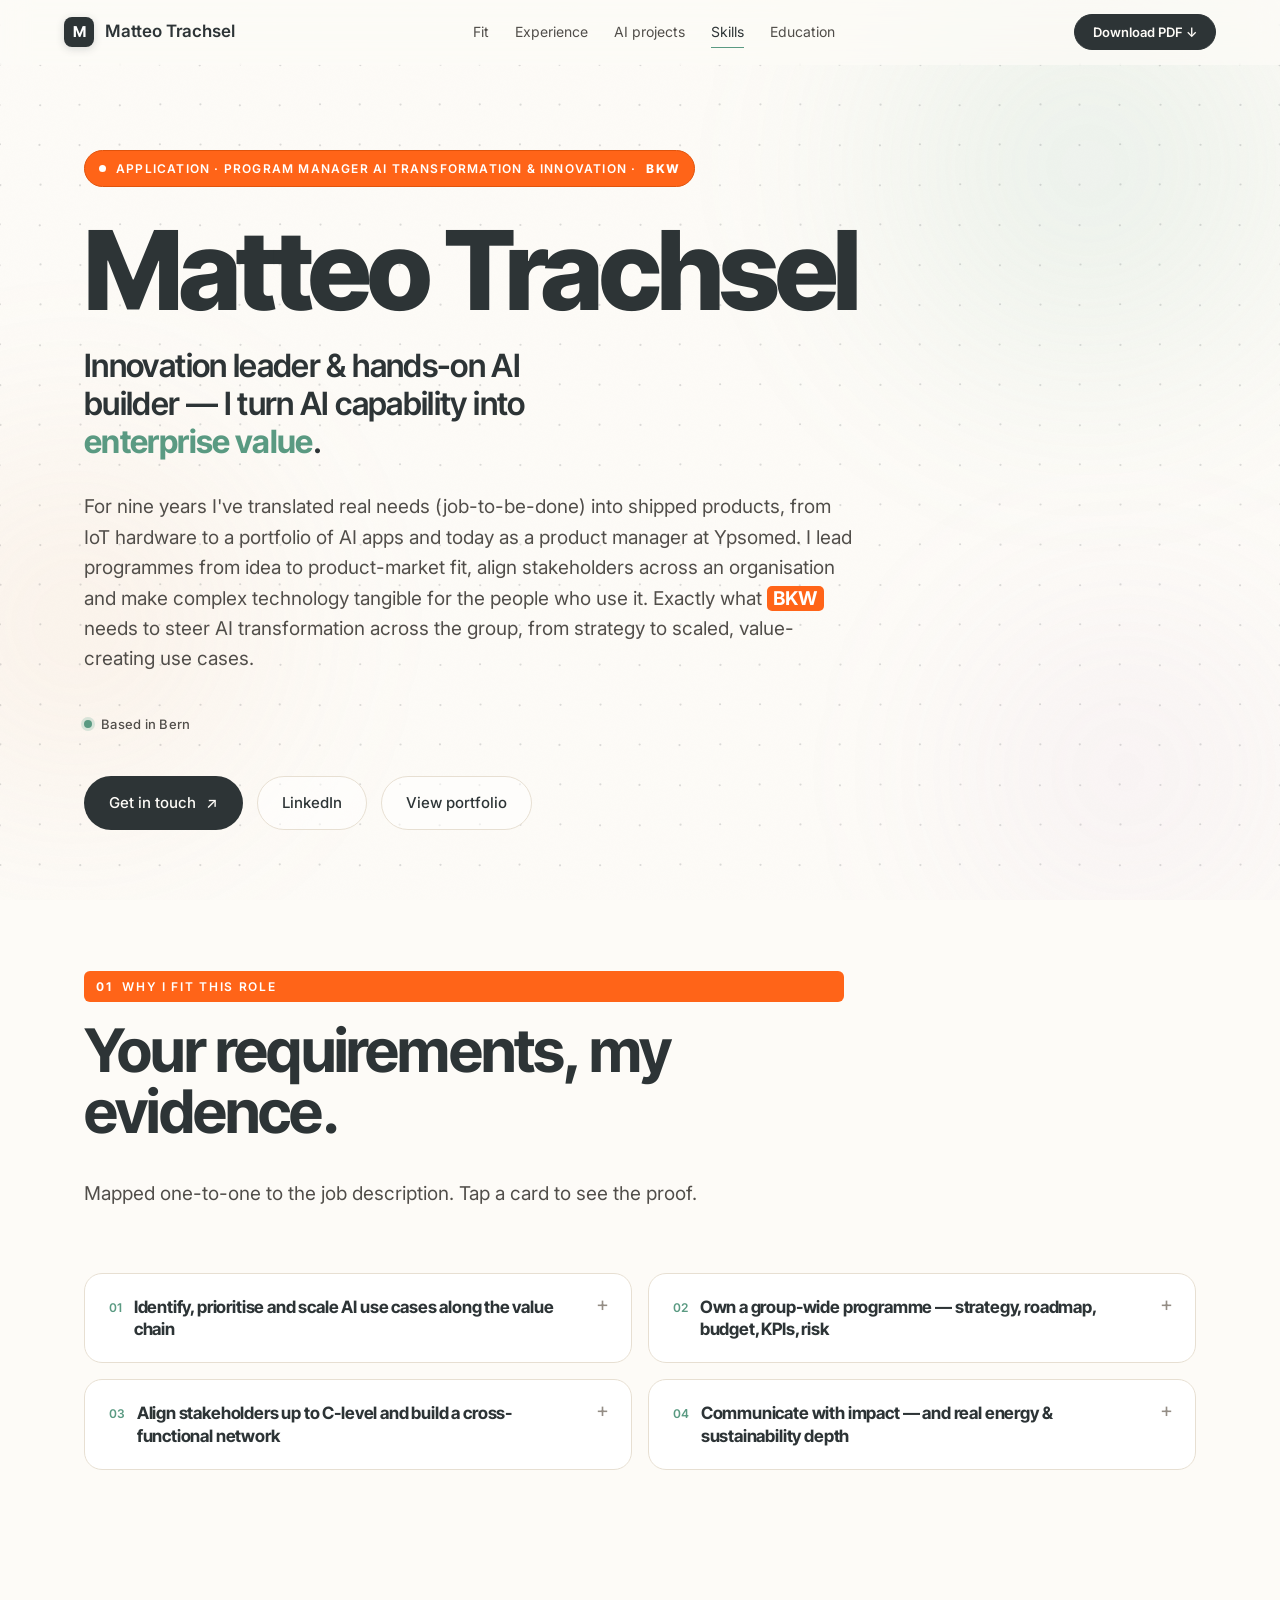
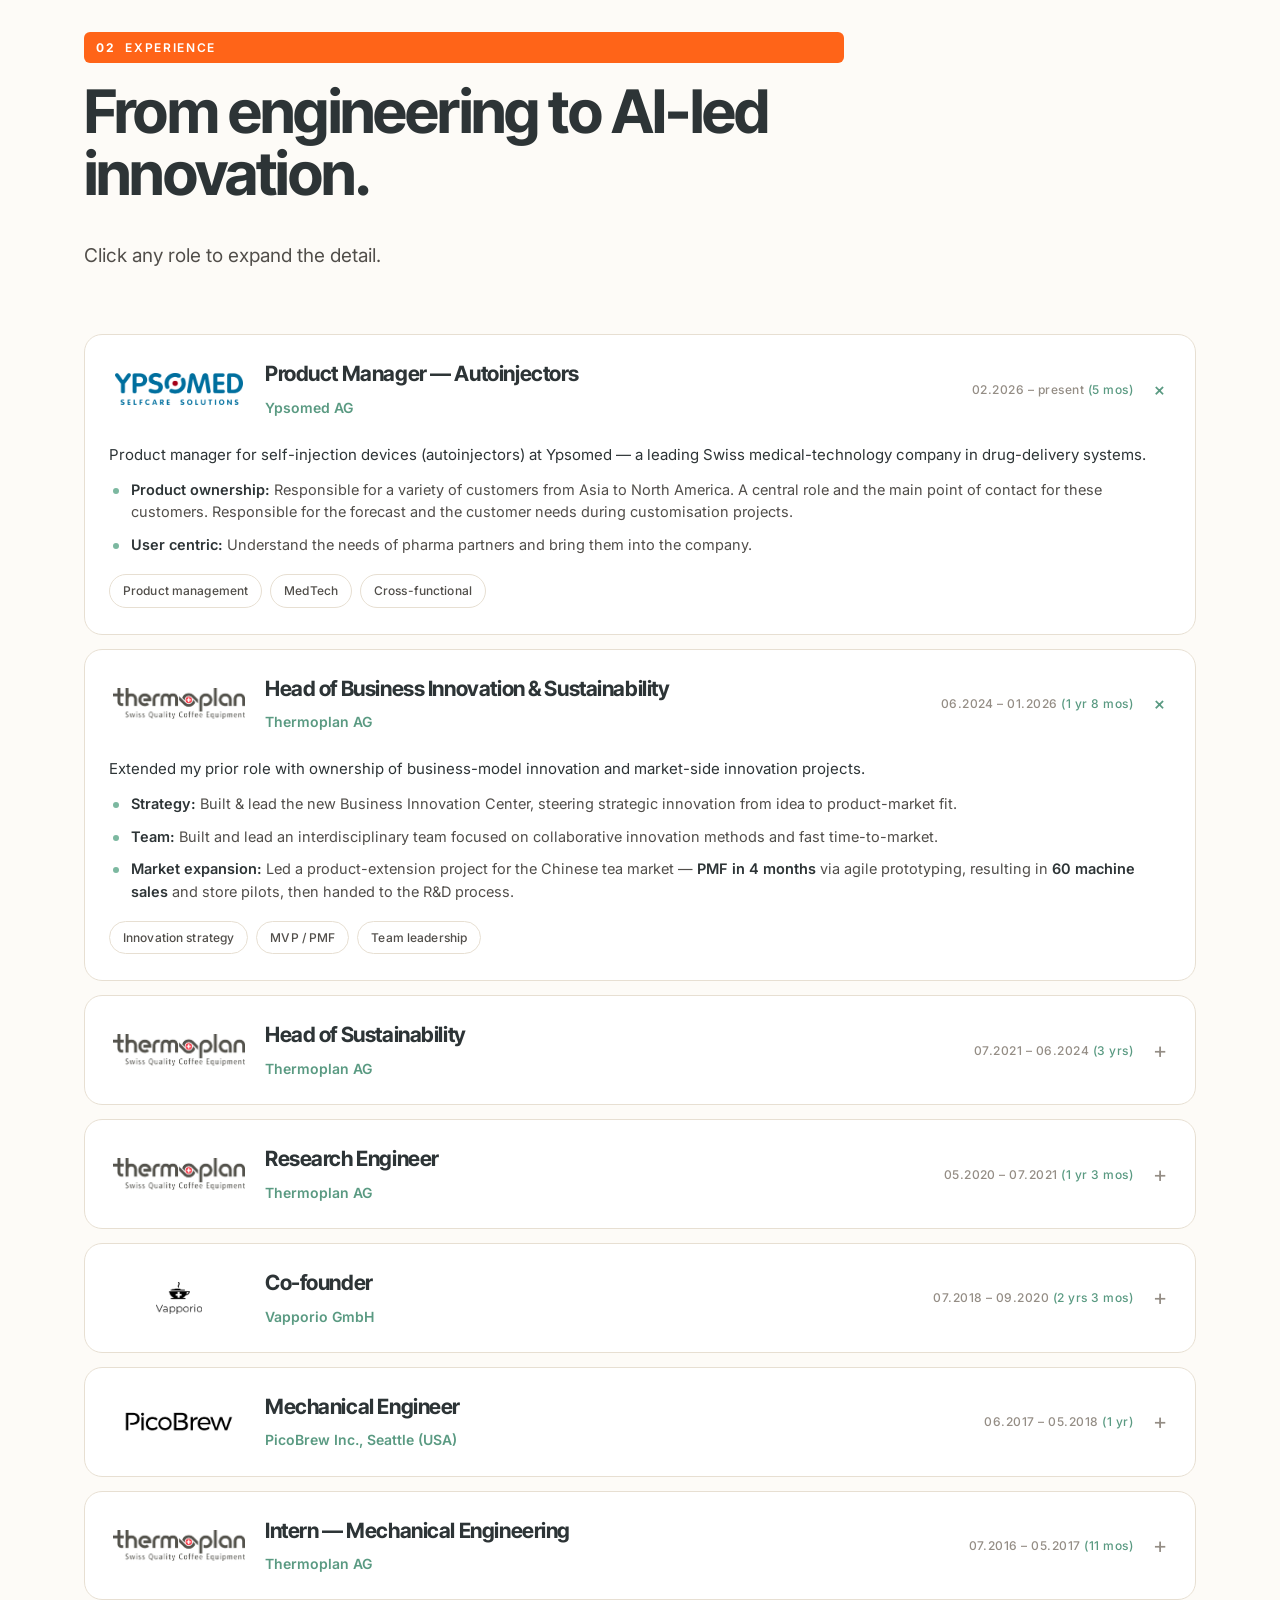
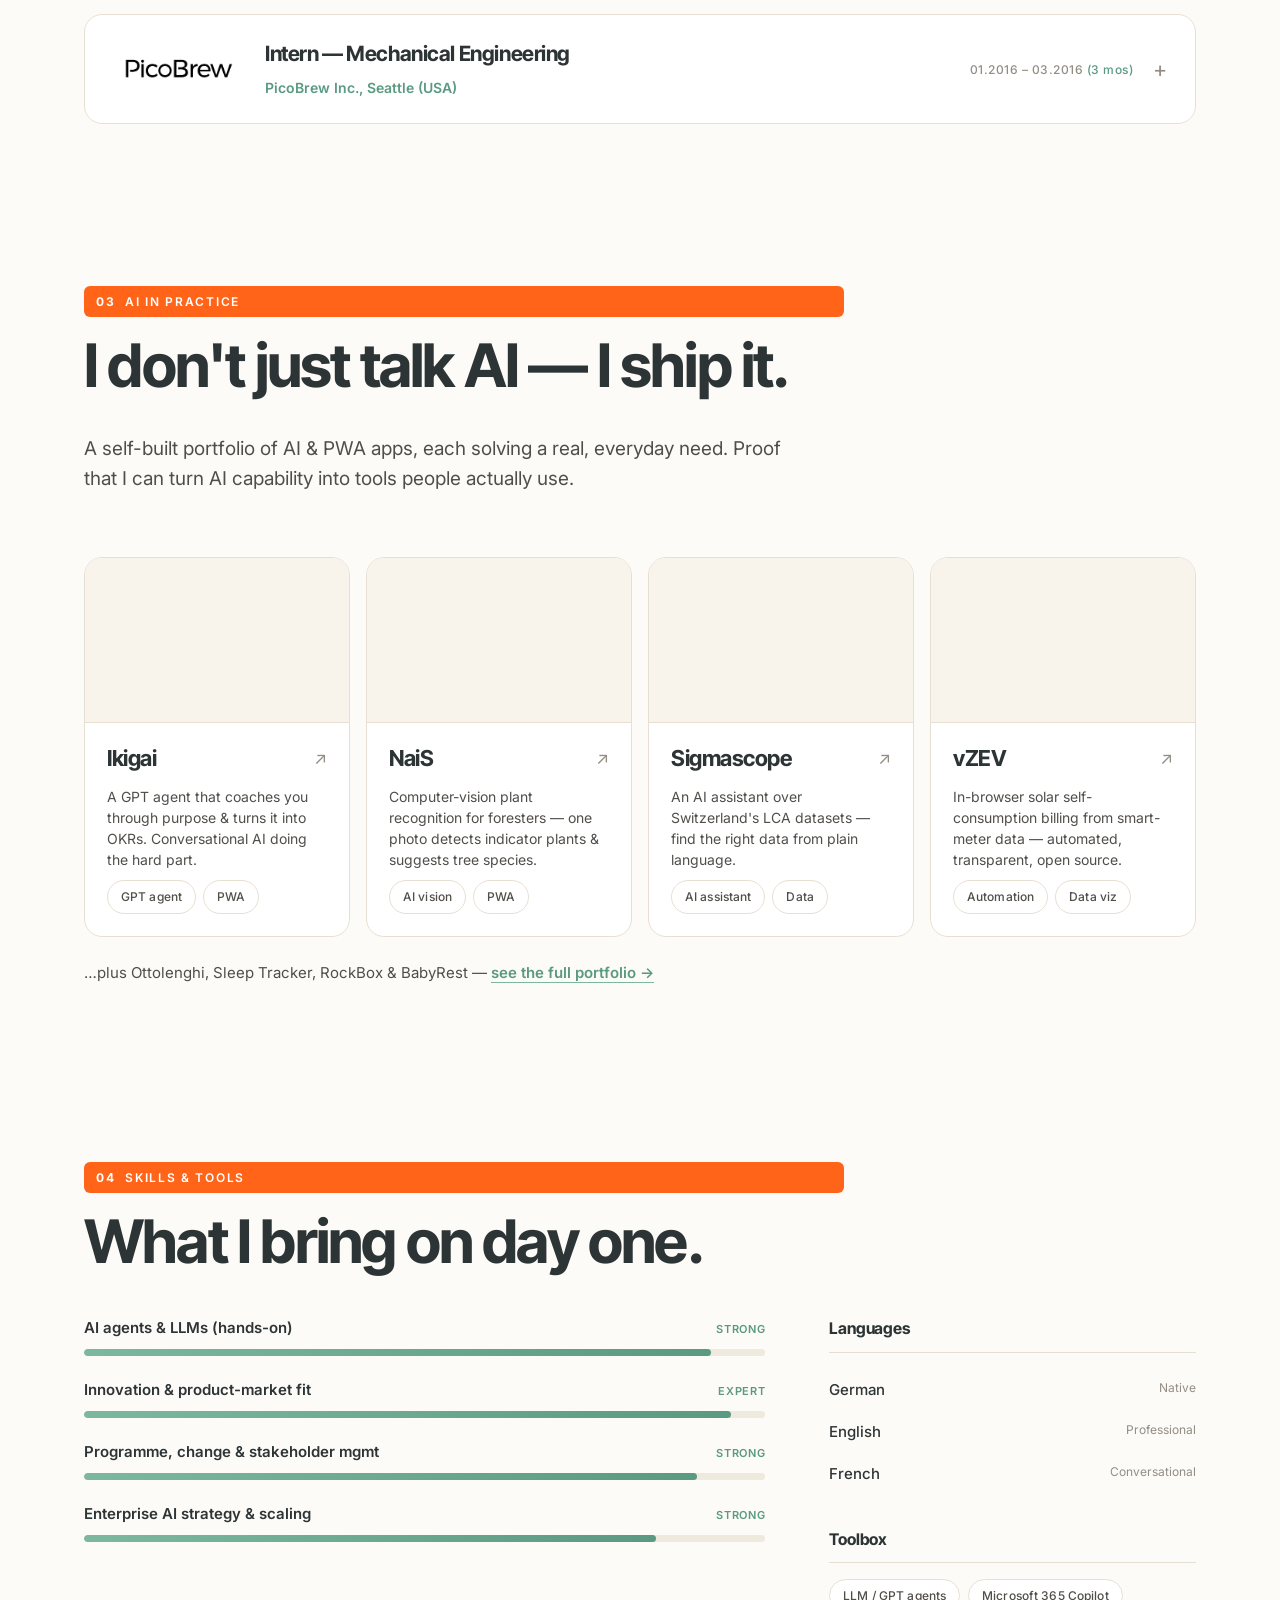
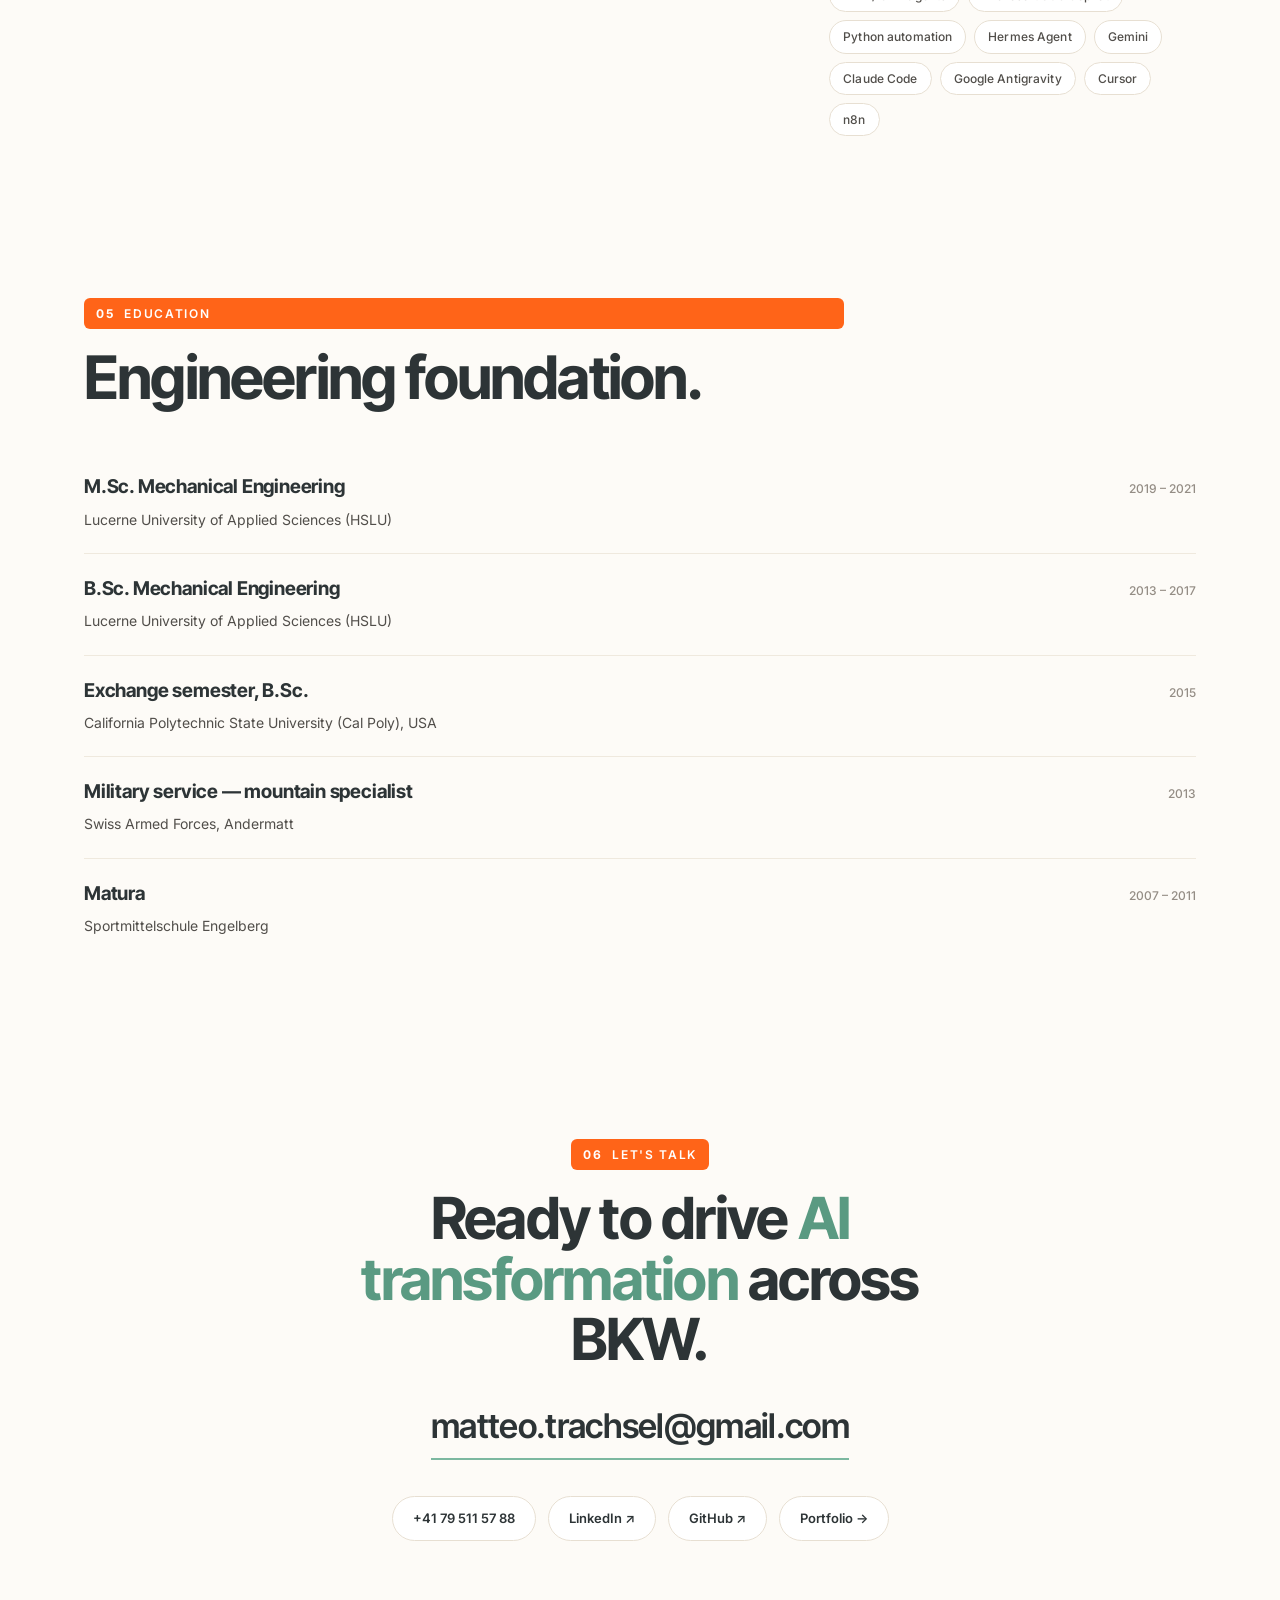
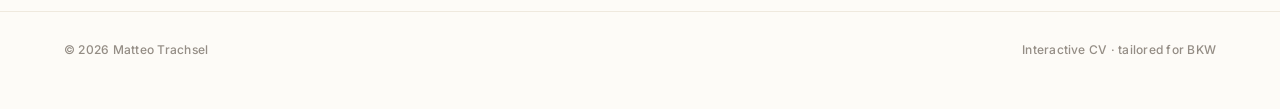
==== cv.html @ c6103c4e "CV: cache-bust cv.css (?v=2) so the BKW orange loads over stale yellow CSS https://claude.ai/code/se" ====
<!DOCTYPE html>
<!--
  Matteo Trachsel — Interactive CV
  Tailored application for: Program Manager AI Transformation & Innovation · BKW
  Reuses the portfolio design system (Inter, warm-minimal, sage accent).
-->
<html lang="en">

<head>
  <meta charset="utf-8">
  <meta name="viewport" content="width=device-width, initial-scale=1">
  <title>Matteo Trachsel — CV · Program Manager AI Transformation &amp; Innovation</title>
  <meta name="description"
    content="Interactive CV of Matteo Trachsel — tailored application for Program Manager AI Transformation & Innovation at BKW. Hands-on AI builder, innovation lead, product-market-fit specialist.">
  <link rel="preconnect" href="https://fonts.googleapis.com">
  <link rel="preconnect" href="https://fonts.gstatic.com" crossorigin>
  <link
    href="https://fonts.googleapis.com/css2?family=Inter:wght@400;500;600;700&family=Inter+Tight:wght@500;600;700;800&display=swap"
    rel="stylesheet">
  <link rel="stylesheet" href="styles.css">
  <link rel="stylesheet" href="cv.css?v=2">
</head>

<body>
  <script>document.body.classList.add('js');</script>
  <div class="scroll-progress" id="scrollProgress" aria-hidden="true"></div>

  <div class="bg-field" aria-hidden="true">
    <div class="bloom b1"></div>
    <div class="bloom b2"></div>
    <div class="bloom b3"></div>
    <div class="grain"></div>
  </div>

  <!-- ===================== STICKY SECTION NAV ===================== -->
  <nav class="cv-nav" id="cvNav">
    <a class="cv-brand" href="index.html"><span class="mark">M</span><span>Matteo Trachsel</span></a>
    <div class="cv-links">
      <a href="#fit">Fit</a>
      <a href="#experience">Experience</a>
      <a href="#projects">AI&nbsp;projects</a>
      <a href="#skills">Skills</a>
      <a href="#education">Education</a>
    </div>
    <button class="cv-print" id="printBtn" type="button">Download PDF <span aria-hidden="true">↓</span></button>
  </nav>

  <!-- ===================== HERO ===================== -->
  <header class="cv-hero" id="top">
    <canvas class="dot-field" id="dotField" aria-hidden="true"></canvas>
    <div class="wrap">
      <span class="cv-eyebrow"><span class="dot"></span>Application · Program Manager AI Transformation &amp; Innovation ·
        <span class="post">BKW</span></span>
      <h1 class="split">Matteo&nbsp;Trachsel</h1>
      <p class="cv-role">Innovation leader &amp; hands-on AI builder — I turn AI capability into <span
          class="em">enterprise value</span>.</p>
      <p class="cv-lede">For nine years I've translated real needs (job-to-be-done) into shipped products, from IoT
        hardware to a portfolio of AI apps and today as a product manager at Ypsomed. I lead programmes from idea to
        product-market fit, align stakeholders across an organisation and make complex technology tangible for the
        people who use it. Exactly what <span class="post">BKW</span> needs to steer AI transformation across the group,
        from strategy to scaled, value-creating use cases.</p>

      <p class="cv-meta"><span class="pin" aria-hidden="true"></span>Based in Bern</p>

      <div class="cv-actions">
        <a class="btn btn-primary"
          href="mailto:matteo.trachsel@gmail.com?subject=Program%20Manager%20AI%20Transformation%20%26%20Innovation%20%E2%80%93%20BKW">Get in
          touch <span class="arrow">↗</span></a>
        <a class="btn btn-ghost" href="https://www.linkedin.com/in/matteotrachsel" target="_blank"
          rel="noopener">LinkedIn</a>
        <a class="btn btn-ghost" href="index.html" target="_blank" rel="noopener">View portfolio</a>
      </div>
    </div>
  </header>

  <!-- ===================== WHY I FIT ===================== -->
  <section class="cv-sec" id="fit">
    <div class="wrap">
      <div class="sec-head reveal">
        <div class="kicker"><span class="idx">01</span> Why I fit this role</div>
        <h2>Your requirements, my evidence.</h2>
        <p class="sub">Mapped one-to-one to the job description. Tap a card to see the proof.</p>
      </div>

      <div class="fit-grid" data-stagger>
        <button class="fit-card reveal" type="button">
          <div class="fit-q"><span class="qn">01</span>Identify, prioritise and scale AI use cases along the value chain
          </div>
          <div class="fit-a">AI creates value when it serves a real job-to-be-done. I uncover where AI genuinely moves
            the needle, prioritise ruthlessly and scale what works — the method behind 8+ shipped AI products (Ikigai,
            NaiS, Sigmascope), each taken from idea to real use.</div>
        </button>
        <button class="fit-card reveal" type="button">
          <div class="fit-q"><span class="qn">02</span>Own a group-wide programme — strategy, roadmap, budget, KPIs, risk
          </div>
          <div class="fit-a">I led the CHF 8.1M Innosuisse "Circulus" programme and built Thermoplan's Business
            Innovation Center from zero — owning strategy, roadmap, budget and KPIs from idea to product-market fit and
            hand-off to the line organisation.</div>
        </button>
        <button class="fit-card reveal" type="button">
          <div class="fit-q"><span class="qn">03</span>Align stakeholders up to C-level and build a cross-functional
            network</div>
          <div class="fit-a">As Head of Sustainability I aligned a complex, company-wide stakeholder landscape and built
            cross-departmental leadership teams — communicating from shop floor to executive level and harmonising
            technical, business and governance goals.</div>
        </button>
        <div class="fit-card reveal" role="button" tabindex="0">
          <div class="fit-q"><span class="qn">04</span>Communicate with impact — and real energy &amp; sustainability
            depth</div>
          <div class="fit-a">Strong communication and facilitation are core to me: Design Thinking workshops, an öbu SBTi
            webinar and conference talks. And I bring genuine energy-sector depth — 93,000 t CO₂e cut, life-cycle
            analysis and an in-browser solar self-consumption billing tool (vZEV).
            <span class="fit-links">
              <a href="https://sustainableswitzerland.ch/artikel/klimaschutz-unternehmen-ueberholen-die-politik-id.1279"
                target="_blank" rel="noopener" onclick="event.stopPropagation()">Sustainable Switzerland — Klimaschutz
                ↗</a>
              <a href="https://youtu.be/KG-DGkoCGPc?si=GpdCr8rZWnBxoh1z&amp;t=1601" target="_blank" rel="noopener"
                onclick="event.stopPropagation()">öbu-Impuls — webinar ↗</a>
              <a href="https://www.swiss-medtech.ch/sites/default/files/2023-06/SMD23_Matteo_Trachsel_Slides.pdf"
                target="_blank" rel="noopener" onclick="event.stopPropagation()">Medtech Day 2023 — presentation ↗</a>
            </span>
          </div>
        </div>
      </div>
    </div>
  </section>

  <!-- ===================== EXPERIENCE ===================== -->
  <section class="cv-sec" id="experience">
    <div class="wrap">
      <div class="sec-head reveal">
        <div class="kicker"><span class="idx">02</span> Experience</div>
        <h2>From engineering to AI-led innovation.</h2>
        <p class="sub">Click any role to expand the detail.</p>
      </div>

      <div class="xp-list" id="xpList">

        <article class="xp reveal open" data-themes="innovation leadership">
          <header class="xp-head">
            <div class="xp-logo"><img src="assets/logos/ypsomed.png" alt="Ypsomed logo" loading="lazy"
                onerror="this.remove()"><span class="mono">Y</span></div>
            <div class="xp-title">
              <h3>Product Manager — Autoinjectors</h3>
              <span class="xp-org">Ypsomed AG</span>
            </div>
            <span class="xp-date">02.2026 – present <span class="dur">(5 mos)</span></span>
            <span class="xp-toggle" aria-hidden="true">+</span>
          </header>
          <div class="xp-body">
            <p class="xp-sum">Product manager for self-injection devices (autoinjectors) at Ypsomed — a leading Swiss
              medical-technology company in drug-delivery systems.</p>
            <ul>
              <li><b>Product ownership:</b> Responsible for a variety of customers from Asia to North America. A central role and the main point of contact for these customers. Responsible for the forecast and the customer needs during customisation projects.</li>
              <li><b>User centric:</b> Understand the needs of pharma partners and bring them into the company.</li>
            </ul>
            <div class="xp-tags"><span class="tag">Product management</span><span class="tag">MedTech</span><span
                class="tag">Cross-functional</span></div>
          </div>
        </article>

        <article class="xp reveal open" data-themes="innovation leadership ai">
          <header class="xp-head">
            <div class="xp-logo"><img src="assets/logos/thermoplan.webp" alt="Thermoplan logo" loading="lazy"
                onerror="this.remove()"><span class="mono">T</span></div>
            <div class="xp-title">
              <h3>Head of Business Innovation &amp; Sustainability</h3>
              <span class="xp-org">Thermoplan AG</span>
            </div>
            <span class="xp-date">06.2024 – 01.2026 <span class="dur">(1 yr 8 mos)</span></span>
            <span class="xp-toggle" aria-hidden="true">+</span>
          </header>
          <div class="xp-body">
            <p class="xp-sum">Extended my prior role with ownership of business-model innovation and market-side
              innovation projects.</p>
            <ul>
              <li><b>Strategy:</b> Built &amp; lead the new Business Innovation Center, steering strategic innovation
                from idea to product-market fit.</li>
              <li><b>Team:</b> Built and lead an interdisciplinary team focused on collaborative innovation methods and
                fast time-to-market.</li>
              <li><b>Market expansion:</b> Led a product-extension project for the Chinese tea market — <b>PMF in 4
                  months</b> via agile prototyping, resulting in <b>60 machine sales</b> and store pilots, then handed
                to the R&amp;D process.</li>
            </ul>
            <div class="xp-tags"><span class="tag">Innovation strategy</span><span class="tag">MVP / PMF</span><span
                class="tag">Team leadership</span></div>
          </div>
        </article>

        <article class="xp reveal" data-themes="sustainability leadership ai">
          <header class="xp-head">
            <div class="xp-logo"><img src="assets/logos/thermoplan.webp" alt="Thermoplan logo" loading="lazy"
                onerror="this.remove()"><span class="mono">T</span></div>
            <div class="xp-title">
              <h3>Head of Sustainability</h3>
              <span class="xp-org">Thermoplan AG</span>
            </div>
            <span class="xp-date">07.2021 – 06.2024 <span class="dur">(3 yrs)</span></span>
            <span class="xp-toggle" aria-hidden="true">+</span>
          </header>
          <div class="xp-body">
            <ul>
              <li><b>Project lead (2024–2027):</b> Led the Innosuisse-funded <b>"Circulus"</b> programme (CHF 8.1M
                budget) for holistic circular-economy implementation.</li>
              <li><b>Strategy:</b> Developed &amp; launched the first company-wide sustainability strategy with an
                SBTi-aligned decarbonisation plan and net-zero-2050 KPIs.</li>
              <li><b>Team:</b> Established a cross-departmental sustainability leadership team using Scrum to improve
                collaboration and accountability.</li>
              <li><b>Stakeholders:</b> Direct communication with key stakeholders and customers to harmonise
                sustainability and business goals.</li>
              <li><b>Automation:</b> Built an automated emissions-accounting system with interactive data visualisations
                (Python) — driving a <b>93,000 t CO₂e</b> reduction across Scope 1–3 in 4 years.</li>
              <li><b>Reporting:</b> Ran LCAs and built an interactive Product Environmental Report
                (report.thermoplan.ch) — a top-10 company site, used in every tender.</li>
            </ul>
            <div class="xp-tags"><span class="tag">Stakeholder mgmt</span><span class="tag">Python
                automation</span><span class="tag">Data viz</span><span class="tag">Scrum</span></div>
          </div>
        </article>

        <article class="xp reveal" data-themes="ai sustainability">
          <header class="xp-head">
            <div class="xp-logo"><img src="assets/logos/thermoplan.webp" alt="Thermoplan logo" loading="lazy"
                onerror="this.remove()"><span class="mono">T</span></div>
            <div class="xp-title">
              <h3>Research Engineer</h3>
              <span class="xp-org">Thermoplan AG</span>
            </div>
            <span class="xp-date">05.2020 – 07.2021 <span class="dur">(1 yr 3 mos)</span></span>
            <span class="xp-toggle" aria-hidden="true">+</span>
          </header>
          <div class="xp-body">
            <ul>
              <li><b>Automation:</b> Designed &amp; built an automatic measurement and visualisation program in Python
                for enthalpy-flow measurement in coffee machines.</li>
              <li><b>Impact:</b> Optimised processes for a major customer, saving over <b>4,000 t CO₂e</b> per year.
              </li>
            </ul>
            <div class="xp-tags"><span class="tag">Python</span><span class="tag">Measurement &amp; viz</span></div>
          </div>
        </article>

        <article class="xp reveal" data-themes="innovation ai">
          <header class="xp-head">
            <div class="xp-logo"><img src="assets/logos/vapporio.png" alt="Vapporio logo" loading="lazy"
                onerror="this.remove()"><span class="mono">V</span></div>
            <div class="xp-title">
              <h3>Co-founder</h3>
              <span class="xp-org">Vapporio GmbH</span>
            </div>
            <span class="xp-date">07.2018 – 09.2020 <span class="dur">(2 yrs 3 mos)</span></span>
            <span class="xp-toggle" aria-hidden="true">+</span>
          </header>
          <div class="xp-body">
            <ul>
              <li><b>Product:</b> Developed a patentable instant-steam module for coffee machines with automatic milk
                frothing and up to <b>80% energy savings</b>.</li>
              <li><b>Go-to-market:</b> Concept to customer tests in 2 months; secured innovation funding via the Coffee
                Excellence Center (ZHAW).</li>
              <li><b>Business development:</b> be-advanced Challenge Accelerator; refined product strategy through many
                pivots driven by customer feedback.</li>
              <li><b>Consulting:</b> Long-term module tests with one of the largest coffee-machine makers; customer
                surveys, patent research and cost optimisation.</li>
            </ul>
            <div class="xp-tags"><span class="tag">0→1 product</span><span class="tag">Pivots</span><span
                class="tag">Consulting</span></div>
          </div>
        </article>

        <article class="xp reveal" data-themes="innovation leadership">
          <header class="xp-head">
            <div class="xp-logo"><img src="assets/logos/picobrew.png" alt="PicoBrew logo" loading="lazy"
                onerror="this.remove()"><span class="mono">P</span></div>
            <div class="xp-title">
              <h3>Mechanical Engineer</h3>
              <span class="xp-org">PicoBrew Inc., Seattle (USA)</span>
            </div>
            <span class="xp-date">06.2017 – 05.2018 <span class="dur">(1 yr)</span></span>
            <span class="xp-toggle" aria-hidden="true">+</span>
          </header>
          <div class="xp-body">
            <ul>
              <li><b>Project lead:</b> End-to-end development of a patentable IoT fermentation monitor for home brewers.
              </li>
              <li><b>Coordination:</b> Led an interdisciplinary team of 3 engineers and 20+ suppliers to market launch
                in 8 months.</li>
              <li><b>China production:</b> Supervised the first run of 5,000 units, coordinated zero-series production
                in China and secured quality standards.</li>
            </ul>
            <div class="xp-tags"><span class="tag">IoT</span><span class="tag">Supplier coordination</span><span
                class="tag">Launch</span></div>
          </div>
        </article>

        <article class="xp reveal" data-themes="leadership">
          <header class="xp-head">
            <div class="xp-logo"><img src="assets/logos/thermoplan.webp" alt="Thermoplan logo" loading="lazy"
                onerror="this.remove()"><span class="mono">T</span></div>
            <div class="xp-title">
              <h3>Intern — Mechanical Engineering</h3>
              <span class="xp-org">Thermoplan AG</span>
            </div>
            <span class="xp-date">07.2016 – 05.2017 <span class="dur">(11 mos)</span></span>
            <span class="xp-toggle" aria-hidden="true">+</span>
          </header>
          <div class="xp-body">
            <ul>
              <li>Mechanical-engineering internship at a leading Swiss coffee-equipment manufacturer — hands-on
                foundation in real product development.</li>
            </ul>
          </div>
        </article>

        <article class="xp reveal" data-themes="leadership">
          <header class="xp-head">
            <div class="xp-logo"><img src="assets/logos/picobrew.png" alt="PicoBrew logo" loading="lazy"
                onerror="this.remove()"><span class="mono">P</span></div>
            <div class="xp-title">
              <h3>Intern — Mechanical Engineering</h3>
              <span class="xp-org">PicoBrew Inc., Seattle (USA)</span>
            </div>
            <span class="xp-date">01.2016 – 03.2016 <span class="dur">(3 mos)</span></span>
            <span class="xp-toggle" aria-hidden="true">+</span>
          </header>
          <div class="xp-body">
            <ul>
              <li>Mechanical-engineering internship in Seattle — early hands-on product-development experience at a US
                hardware startup.</li>
            </ul>
          </div>
        </article>

      </div>
    </div>
  </section>

  <!-- ===================== AI PROJECTS ===================== -->
  <section class="cv-sec" id="projects">
    <div class="wrap">
      <div class="sec-head reveal">
        <div class="kicker"><span class="idx">03</span> AI in practice</div>
        <h2>I don't just talk AI — I ship it.</h2>
        <p class="sub">A self-built portfolio of AI &amp; PWA apps, each solving a real, everyday need. Proof that I can
          turn AI capability into tools people actually use.</p>
      </div>

      <div class="proj-grid" data-stagger>
        <a class="proj reveal" href="https://ikigai2.vercel.app/" target="_blank" rel="noopener">
          <div class="proj-shot">
            <div class="frame-holder" data-src="https://ikigai2.vercel.app/">
              <div class="proj-poster" style="background:linear-gradient(160deg,#7CB8A0,#5A9A82)"><span>IK</span></div>
            </div>
          </div>
          <div class="proj-info">
            <div class="proj-top"><span class="proj-name">Ikigai</span><span class="proj-ar">↗</span></div>
            <p>A GPT agent that coaches you through purpose &amp; turns it into OKRs. Conversational AI doing the hard
              part.</p>
            <div class="proj-tags"><span class="tag">GPT agent</span><span class="tag">PWA</span></div>
          </div>
        </a>
        <a class="proj reveal" href="https://nais-sigma.vercel.app/" target="_blank" rel="noopener">
          <div class="proj-shot">
            <div class="frame-holder" data-src="https://nais-sigma.vercel.app/">
              <div class="proj-poster" style="background:linear-gradient(160deg,#6FAE83,#4F8A5E)"><span>Na</span></div>
            </div>
          </div>
          <div class="proj-info">
            <div class="proj-top"><span class="proj-name">NaiS</span><span class="proj-ar">↗</span></div>
            <p>Computer-vision plant recognition for foresters — one photo detects indicator plants &amp; suggests tree
              species.</p>
            <div class="proj-tags"><span class="tag">AI vision</span><span class="tag">PWA</span></div>
          </div>
        </a>
        <a class="proj reveal" href="https://sigmascope.ch/" target="_blank" rel="noopener">
          <div class="proj-shot">
            <div class="frame-holder" data-src="https://sigmascope.ch/" data-w="1340">
              <div class="proj-poster" style="background:linear-gradient(150deg,#5E9C8B,#3f7b6c)"><span>SS</span></div>
            </div>
          </div>
          <div class="proj-info">
            <div class="proj-top"><span class="proj-name">Sigmascope</span><span class="proj-ar">↗</span></div>
            <p>An AI assistant over Switzerland's LCA datasets — find the right data from plain language.</p>
            <div class="proj-tags"><span class="tag">AI assistant</span><span class="tag">Data</span></div>
          </div>
        </a>
        <a class="proj reveal" href="https://vzev-ogimatte.vercel.app/" target="_blank" rel="noopener">
          <div class="proj-shot">
            <div class="frame-holder" data-src="https://vzev-ogimatte.vercel.app/" data-w="1340">
              <div class="proj-poster" style="background:linear-gradient(150deg,#E6B85C,#C98A2E)"><span>vZ</span></div>
            </div>
          </div>
          <div class="proj-info">
            <div class="proj-top"><span class="proj-name">vZEV</span><span class="proj-ar">↗</span></div>
            <p>In-browser solar self-consumption billing from smart-meter data — automated, transparent, open source.
            </p>
            <div class="proj-tags"><span class="tag">Automation</span><span class="tag">Data viz</span></div>
          </div>
        </a>
      </div>
      <p class="proj-more reveal">…plus Ottolenghi, Sleep Tracker, RockBox &amp; BabyRest — <a href="index.html" target="_blank" rel="noopener">see the
          full portfolio →</a></p>
    </div>
  </section>

  <!-- ===================== SKILLS ===================== -->
  <section class="cv-sec" id="skills">
    <div class="wrap">
      <div class="sec-head reveal">
        <div class="kicker"><span class="idx">04</span> Skills &amp; tools</div>
        <h2>What I bring on day one.</h2>
      </div>

      <div class="skills-wrap">
        <div class="skills reveal" id="skills-list">
          <div class="skill">
            <div class="skill-top"><span>AI agents &amp; LLMs (hands-on)</span><span class="skill-lvl">Strong</span></div>
            <div class="bar"><i style="--v:92%"></i></div>
          </div>
          <div class="skill">
            <div class="skill-top"><span>Innovation &amp; product-market fit</span><span class="skill-lvl">Expert</span>
            </div>
            <div class="bar"><i style="--v:95%"></i></div>
          </div>
          <div class="skill">
            <div class="skill-top"><span>Programme, change &amp; stakeholder mgmt</span><span
                class="skill-lvl">Strong</span></div>
            <div class="bar"><i style="--v:90%"></i></div>
          </div>
          <div class="skill">
            <div class="skill-top"><span>Enterprise AI strategy &amp; scaling</span><span class="skill-lvl">Strong</span>
            </div>
            <div class="bar"><i style="--v:84%"></i></div>
          </div>
        </div>

        <div class="side reveal d1">
          <div class="langs">
            <h4>Languages</h4>
            <div class="lang"><span>German</span><span class="lang-lvl">Native</span></div>
            <div class="lang"><span>English</span><span class="lang-lvl">Professional</span></div>
            <div class="lang"><span>French</span><span class="lang-lvl">Conversational</span></div>
          </div>
          <div class="toolbox">
            <h4>Toolbox</h4>
            <div class="chips-static">
              <span class="tag">LLM / GPT agents</span><span class="tag">Microsoft 365 Copilot</span><span
                class="tag">Python automation</span><span class="tag">Hermes Agent</span><span
                class="tag">Gemini</span><span class="tag">Claude Code</span><span class="tag">Google
                Antigravity</span><span class="tag">Cursor</span><span class="tag">n8n</span>
            </div>
          </div>
        </div>
      </div>
    </div>
  </section>

  <!-- ===================== EDUCATION ===================== -->
  <section class="cv-sec" id="education">
    <div class="wrap">
      <div class="sec-head reveal">
        <div class="kicker"><span class="idx">05</span> Education</div>
        <h2>Engineering foundation.</h2>
      </div>
      <div class="edu-list" data-stagger>
        <div class="edu reveal">
          <div class="edu-main">
            <h4>M.Sc. Mechanical Engineering</h4><span>Lucerne University of Applied Sciences (HSLU)</span>
          </div><span class="edu-date">2019 – 2021</span>
        </div>
        <div class="edu reveal">
          <div class="edu-main">
            <h4>B.Sc. Mechanical Engineering</h4><span>Lucerne University of Applied Sciences (HSLU)</span>
          </div><span class="edu-date">2013 – 2017</span>
        </div>
        <div class="edu reveal">
          <div class="edu-main">
            <h4>Exchange semester, B.Sc.</h4><span>California Polytechnic State University (Cal Poly), USA</span>
          </div><span class="edu-date">2015</span>
        </div>
        <div class="edu reveal">
          <div class="edu-main">
            <h4>Military service — mountain specialist</h4><span>Swiss Armed Forces, Andermatt</span>
          </div><span class="edu-date">2013</span>
        </div>
        <div class="edu reveal">
          <div class="edu-main">
            <h4>Matura</h4><span>Sportmittelschule Engelberg</span>
          </div><span class="edu-date">2007 – 2011</span>
        </div>
      </div>
    </div>
  </section>

  <!-- ===================== CONTACT / FOOTER ===================== -->
  <section class="cv-contact" id="contact">
    <div class="wrap">
      <div class="kicker reveal" style="justify-content:center;"><span class="idx">06</span> Let's talk</div>
      <h2 class="reveal">Ready to drive <span class="em">AI transformation</span> across BKW.</h2>
      <a class="mail reveal d1"
        href="mailto:matteo.trachsel@gmail.com?subject=Program%20Manager%20AI%20Transformation%20%26%20Innovation%20%E2%80%93%20BKW">matteo.trachsel@gmail.com</a>
      <div class="social reveal d2">
        <a href="tel:+41795115788">+41 79 511 57 88</a>
        <a href="https://www.linkedin.com/in/matteotrachsel" target="_blank" rel="noopener">LinkedIn ↗</a>
        <a href="https://github.com/matteotrachsel" target="_blank" rel="noopener">GitHub ↗</a>
        <a href="index.html">Portfolio →</a>
      </div>
    </div>
    <div class="foot">
      <span>© 2026 Matteo Trachsel</span>
      <span>Interactive CV · tailored for BKW</span>
    </div>
  </section>

  <script src="cv.js"></script>
</body>

</html>
---- styles.css ----
/* =========================================================================
   Matteo Trachsel — Portfolio
   Warm editorial design system (from Ikigai DS) + lean/engineering accents
   ========================================================================= */

:root {
  /* Core palette */
  --bg:            #FDFBF7;
  --bg-warm:       #F8F4EC;
  --ink:           #2D3436;
  --ink-soft:      #514E4A;
  --muted:         #948D85;
  --line:          #E7DFD2;
  --line-soft:     #EFE9DE;
  --surface:       #FFFFFF;

  --sage:          #7CB8A0;
  --sage-dark:     #5A9A82;
  --sage-light:    #A8D5BA;
  --sand:          #F5E6CC;
  --sand-dark:     #E8D5B7;
  --terra:         #E8A87C;
  --terra-dark:    #CC8456;

  /* Ikigai quadrant palette — reused as per-app accents */
  --love:          #E8A87C;
  --good-at:       #7CB8A0;
  --world-needs:   #6BAED6;
  --paid-for:      #C49BD4;

  /* Type — single cohesive Inter system (Display + Text, like SF Pro) */
  --serif: 'Inter Tight', 'Inter', system-ui, -apple-system, sans-serif;  /* display / headlines */
  --sans:  'Inter', system-ui, -apple-system, sans-serif;                  /* body / UI */
  --mono:  'Inter', system-ui, -apple-system, sans-serif;                  /* eyebrow / labels (uppercase, tracked) */

  /* Rhythm */
  --maxw: 1240px;
  --gutter: clamp(20px, 5vw, 72px);
  --radius: 18px;
  --radius-lg: 26px;

  /* per-section / per-card accent (overridden inline) */
  --accent: var(--sage);
}

* { box-sizing: border-box; }
html { scroll-behavior: smooth; -webkit-text-size-adjust: 100%; }
body {
  margin: 0;
  background: var(--bg);
  color: var(--ink);
  font-family: var(--sans);
  font-size: 17px;
  line-height: 1.6;
  -webkit-font-smoothing: antialiased;
  text-rendering: optimizeLegibility;
  overflow-x: hidden;
}
::selection { background: var(--sage-light); color: var(--ink); }

a { color: inherit; text-decoration: none; }
img { max-width: 100%; display: block; }

/* ---- Background texture: faint paper grain + soft warm blooms ---------- */
.bg-field { position: fixed; inset: 0; z-index: -1; pointer-events: none; overflow: hidden; }
.bg-field .bloom {
  position: absolute; border-radius: 50%;
  filter: blur(80px); opacity: .5;
}
.bg-field .b1 { width: 50vw; height: 50vw; top: -12vw; right: -10vw;
  background: radial-gradient(circle, rgba(124,184,160,.32), transparent 70%); }
.bg-field .b2 { width: 44vw; height: 44vw; top: 38vh; left: -16vw;
  background: radial-gradient(circle, rgba(232,168,124,.26), transparent 70%); }
.bg-field .b3 { width: 40vw; height: 40vw; bottom: -10vw; right: -8vw;
  background: radial-gradient(circle, rgba(196,155,212,.20), transparent 70%); }
.bg-field .grain {
  position: absolute; inset: -50%;
  background-image: url("data:image/svg+xml,%3Csvg xmlns='http://www.w3.org/2000/svg' width='160' height='160'%3E%3Cfilter id='n'%3E%3CfeTurbulence type='fractalNoise' baseFrequency='0.9' numOctaves='2'/%3E%3C/filter%3E%3Crect width='100%25' height='100%25' filter='url(%23n)' opacity='0.45'/%3E%3C/svg%3E");
  opacity: .035; mix-blend-mode: multiply;
}

/* ---- Layout helpers ---------------------------------------------------- */
.wrap { width: 100%; max-width: var(--maxw); margin: 0 auto; padding-inline: var(--gutter); }
section { position: relative; }

.kicker {
  font-family: var(--mono); font-weight: 600;
  font-size: 12px; letter-spacing: .14em; text-transform: uppercase;
  color: var(--muted);
  display: inline-flex; align-items: center; gap: 10px;
}
.kicker .idx { color: var(--accent); font-weight: 700; }
.kicker::before {
  content: ""; width: 26px; height: 1px; background: var(--accent); opacity: .6;
}

h1, h2, h3 { font-weight: 700; margin: 0; letter-spacing: -0.025em; }
.display {
  font-family: var(--serif); font-weight: 700;
  line-height: 0.98; letter-spacing: -0.03em;
}

/* ====================== NAV ============================================= */
.nav {
  position: fixed; top: 0; left: 0; right: 0; z-index: 60;
  display: flex; align-items: center; justify-content: space-between;
  padding: 18px var(--gutter);
  transition: background .4s ease, backdrop-filter .4s ease, padding .4s ease, border-color .4s;
  border-bottom: 1px solid transparent;
}
.nav.solid {
  background: rgba(253,251,247,.82);
  backdrop-filter: blur(14px) saturate(1.2);
  border-bottom: 1px solid var(--line-soft);
  padding-top: 12px; padding-bottom: 12px;
}
.nav .brand { display: flex; align-items: center; gap: 11px; font-weight: 600; letter-spacing: -.01em; }
.nav .brand .mark {
  width: 30px; height: 30px; border-radius: 8px;
  background: var(--ink);
  display: grid; place-items: center; color: #fff; font-family: var(--serif); font-weight: 700; font-size: 15px; letter-spacing: -.02em;
  box-shadow: 0 2px 8px rgba(45,52,54,.18);
}
.nav .links { display: flex; gap: 30px; align-items: center; }
.nav .links a { font-size: 14px; color: var(--ink-soft); position: relative; }
.nav .links a::after {
  content: ""; position: absolute; left: 0; bottom: -5px; height: 1.5px; width: 0;
  background: var(--accent); transition: width .3s ease;
}
.nav .links a:hover { color: var(--ink); }
.nav .links a:hover::after { width: 100%; }
.nav .links .cta {
  border: 1px solid var(--ink); border-radius: 999px; padding: 8px 18px; color: var(--ink);
  transition: background .25s, color .25s, transform .25s;
}
.nav .links .cta:hover { background: var(--ink); color: var(--bg); transform: translateY(-1px); }
.nav .links .cta::after { display: none; }
@media (max-width: 760px){ .nav .links a:not(.cta){ display:none; } }

/* ====================== HERO =========================================== */
.hero { position: relative; min-height: 100svh; display: flex; align-items: center; padding-top: 90px; padding-bottom: 60px; }
.hero .wrap { width: 100%; }
.hero .eyebrow {
  display: inline-flex; align-items: center; gap: 12px;
  font-family: var(--mono); font-weight: 600; font-size: 12px; letter-spacing: .12em; text-transform: uppercase;
  color: var(--ink-soft); padding: 8px 14px; border: 1px solid var(--line);
  border-radius: 999px; background: rgba(255,255,255,.6); margin-bottom: 30px;
}
.hero .eyebrow .dot { width: 7px; height: 7px; border-radius: 50%; background: var(--sage); box-shadow: 0 0 0 0 rgba(124,184,160,.6); animation: pulse 2.4s infinite; }
@keyframes pulse { 0%{box-shadow:0 0 0 0 rgba(124,184,160,.55);} 70%{box-shadow:0 0 0 9px rgba(124,184,160,0);} 100%{box-shadow:0 0 0 0 rgba(124,184,160,0);} }

.hero h1 {
  font-family: var(--serif); font-weight: 700;
  font-size: clamp(44px, 8vw, 104px);
  line-height: 1.0; letter-spacing: -0.035em; color: var(--ink);
  max-width: 15ch;
}
.hero h1 .em { color: var(--sage-dark); font-weight: 700; }

.hero .lede {
  margin-top: 30px; max-width: 56ch; font-size: clamp(17px, 2.1vw, 21px);
  color: var(--ink-soft); line-height: 1.55;
}
.hero .lede b { color: var(--ink); font-weight: 600; }
.hero .actions { margin-top: 38px; display: flex; gap: 16px; flex-wrap: wrap; align-items: center; }

.btn {
  display: inline-flex; align-items: center; gap: 10px;
  font-family: var(--sans); font-size: 15px; font-weight: 500;
  padding: 14px 24px; border-radius: 999px; cursor: pointer; border: 1px solid transparent;
  transition: transform .25s cubic-bezier(.2,.8,.2,1), box-shadow .25s, background .25s, color .25s;
}
.btn-primary { background: var(--ink); color: var(--bg); }
.btn-primary:hover { transform: translateY(-2px); box-shadow: 0 12px 26px rgba(45,52,54,.22); }
.btn-ghost { border-color: var(--line); color: var(--ink); background: rgba(255,255,255,.5); }
.btn-ghost:hover { border-color: var(--ink); transform: translateY(-2px); }
.btn .arrow { transition: transform .25s; }
.btn:hover .arrow { transform: translate(3px,-3px); }

/* Hero stat strip */
.hero .stats { margin-top: 64px; display: flex; flex-wrap: wrap; gap: 44px; }
.hero .stats .stat .n { font-family: var(--serif); font-weight: 700; font-size: clamp(32px,5vw,48px); line-height: 1; letter-spacing: -.02em; color: var(--ink); }
.hero .stats .stat .l { font-family: var(--mono); font-weight: 500; font-size: 11.5px; letter-spacing: .1em; text-transform: uppercase; color: var(--muted); margin-top: 8px; }

/* interactive dot field in hero */
.dot-field {
  position: absolute; inset: 0; width: 100%; height: 100%;
  z-index: 0; pointer-events: none; display: block;
}
.hero .wrap { position: relative; z-index: 1; }

/* ====================== SECTION HEADINGS =============================== */
.sec-head { display: flex; flex-direction: column; gap: 18px; max-width: 760px; }
.sec-head h2 { font-family: var(--serif); font-weight: 700; font-size: clamp(32px, 5vw, 60px); line-height: 1.02; letter-spacing: -.03em; }
.sec-head .sub { color: var(--ink-soft); font-size: clamp(16px,2vw,19px); max-width: 60ch; }

/* ====================== THESIS / LEAN ================================== */
.thesis { padding: clamp(80px,12vh,150px) 0; }
.thesis .grid { display: grid; grid-template-columns: 1.1fr .9fr; gap: clamp(36px,6vw,90px); align-items: center; }
@media (max-width: 920px){ .thesis .grid { grid-template-columns: 1fr; } }
.thesis blockquote {
  margin: 0; font-family: var(--serif); font-weight: 600; font-size: clamp(26px,3.4vw,42px); line-height: 1.16; letter-spacing: -.025em; color: var(--ink);
}
.thesis blockquote .hl { color: var(--sage-dark); font-weight: 700; }
.thesis .principles { display: grid; gap: 2px; border-radius: var(--radius); overflow: hidden; border: 1px solid var(--line); }
.thesis .principles .p { background: var(--surface); padding: 22px 24px; display: flex; gap: 18px; align-items: flex-start; }
.thesis .principles .p .num { font-family: var(--mono); font-size: 12px; color: var(--accent); padding-top: 4px; }
.thesis .principles .p h4 { margin: 0 0 4px; font-size: 16px; font-weight: 600; }
.thesis .principles .p p { margin: 0; font-size: 14.5px; color: var(--ink-soft); }

/* ====================== APP SHOWCASE =================================== */
.work { padding: clamp(40px,7vh,80px) 0 clamp(80px,12vh,140px); }
.work .head-row { display: flex; justify-content: space-between; align-items: flex-end; gap: 30px; flex-wrap: wrap; margin-bottom: 64px; }

/* Feature row (flagships) */
.feature { display: grid; grid-template-columns: 1fr 1fr; gap: clamp(30px,5vw,72px); align-items: center; padding: clamp(40px,7vh,90px) 0; }
.feature + .feature { border-top: 1px solid var(--line-soft); }
.feature.flip .f-copy { order: 2; }
@media (max-width: 940px){ .feature { grid-template-columns: 1fr; gap: 40px; } .feature.flip .f-copy { order: 0; } }

.f-copy .app-kicker { display: flex; align-items: center; gap: 12px; margin-bottom: 22px; }
.f-copy .app-kicker .badge { font-family: var(--mono); font-weight: 600; font-size: 11px; letter-spacing: .1em; text-transform: uppercase; color: var(--accent); }
.f-copy .app-kicker .role { font-family: var(--mono); font-weight: 600; font-size: 11px; letter-spacing: .1em; text-transform: uppercase; color: var(--muted); }
.f-copy h3 { font-family: var(--serif); font-weight: 700; font-size: clamp(30px,4.5vw,52px); line-height: 1.04; letter-spacing: -.03em; margin-bottom: 18px; }
.f-copy .desc { color: var(--ink-soft); font-size: 17px; max-width: 46ch; }
.f-copy .validated {
  margin-top: 24px; padding: 16px 20px; border-radius: 14px;
  background: color-mix(in srgb, var(--accent) 12%, var(--surface));
  border: 1px solid color-mix(in srgb, var(--accent) 28%, var(--line));
  display: flex; gap: 13px; align-items: flex-start;
}
.f-copy .validated .lab { font-family: var(--mono); font-weight: 600; font-size: 10.5px; letter-spacing: .1em; text-transform: uppercase; color: color-mix(in srgb, var(--accent) 60%, var(--ink)); white-space: nowrap; padding-top: 2px; }
.f-copy .validated p { margin: 0; font-size: 14.5px; color: var(--ink); }
.tags { display: flex; flex-wrap: wrap; gap: 8px; margin-top: 26px; }
.tag { font-family: var(--mono); font-weight: 500; font-size: 12px; letter-spacing: .01em; color: var(--ink-soft); padding: 6px 13px; border: 1px solid var(--line); border-radius: 999px; background: var(--surface); }
.f-copy .links { margin-top: 30px; display: flex; gap: 22px; align-items: center; flex-wrap: wrap; }
.link-live { display: inline-flex; align-items: center; gap: 9px; font-weight: 600; font-size: 15px; color: var(--ink); border-bottom: 2px solid var(--accent); padding-bottom: 3px; transition: gap .25s; }
.link-live:hover { gap: 13px; }
.link-live .ar { transition: transform .25s; }
.link-live:hover .ar { transform: translate(3px,-3px); }

/* ---- Preview frames (live iframe) ------------------------------------- */
.preview { position: relative; }

.device {
  position: relative; margin: 0 auto; width: 300px; max-width: 100%;
  border-radius: 44px; padding: 12px; background: linear-gradient(160deg,#2b2f31,#0f1112);
  box-shadow: 0 40px 80px -30px rgba(45,52,54,.5), inset 0 0 0 2px rgba(255,255,255,.06);
}
.device::before { /* notch */
  content:""; position:absolute; top: 20px; left: 50%; transform: translateX(-50%);
  width: 110px; height: 26px; background: #0f1112; border-radius: 0 0 16px 16px; z-index: 4;
}
.device .screen { position: relative; border-radius: 33px; overflow: hidden; background: #fff; aspect-ratio: 300 / 640; }

.browser {
  position: relative; border-radius: 16px; overflow: hidden; background: #fff;
  border: 1px solid var(--line); box-shadow: 0 40px 80px -34px rgba(45,52,54,.45);
}
.browser .bar { height: 42px; background: var(--bg-warm); border-bottom: 1px solid var(--line); display: flex; align-items: center; gap: 8px; padding: 0 16px; }
.browser .bar .dot { width: 11px; height: 11px; border-radius: 50%; }
.browser .bar .dot.r{ background:#E8A87C;} .browser .bar .dot.y{ background:#F0CE8E;} .browser .bar .dot.g{ background:#A8D5BA;}
.browser .bar .url { flex: 1; margin-left: 10px; height: 24px; border-radius: 999px; background: #fff; border: 1px solid var(--line); display: flex; align-items: center; padding: 0 14px; font-family: var(--mono); font-size: 11px; color: var(--muted); overflow:hidden; white-space:nowrap; text-overflow:ellipsis; }
.browser .view { position: relative; aspect-ratio: 16/10; background: #fff; }

/* the iframe holder + poster + interact overlay */
.frame-holder { position: absolute; inset: 0; }
.frame-holder iframe { width: 100%; height: 100%; border: 0; display: block; opacity: 0; transition: opacity .8s ease; }
.frame-holder.loaded iframe { opacity: 1; }
.poster {
  position: absolute; inset: 0; display: grid; place-items: center; z-index: 2;
  transition: opacity .6s ease; color: #fff; text-align: center;
}
.frame-holder.loaded .poster { opacity: 0; pointer-events: none; }
.poster .ph-mark { font-family: var(--serif); font-weight: 700; font-size: 36px; letter-spacing: -.02em; opacity: .95; }
.poster .shimmer {
  position: absolute; inset: 0;
  background: linear-gradient(110deg, transparent 20%, rgba(255,255,255,.18) 50%, transparent 80%);
  background-size: 200% 100%; animation: sh 1.6s linear infinite;
}
@keyframes sh { to { background-position: -200% 0; } }
.interact-hint {
  position: absolute; left: 50%; bottom: 14px; transform: translateX(-50%); z-index: 3;
  font-family: var(--mono); font-size: 10.5px; letter-spacing: .1em; text-transform: uppercase;
  background: rgba(45,52,54,.78); color: #fff; padding: 7px 13px; border-radius: 999px;
  backdrop-filter: blur(4px); transition: opacity .3s; white-space: nowrap;
}
.frame-holder.live .interact-hint { opacity: 0; pointer-events: none; }
/* block iframe interaction until user clicks (prevents scroll trap) */
.frame-holder:not(.live) .click-shield { position: absolute; inset: 0; z-index: 3; cursor: pointer; }
.frame-holder.live .click-shield { display: none; }

/* ---- Secondary grid --------------------------------------------------- */
.grid-apps { display: grid; grid-template-columns: repeat(2, 1fr); gap: 30px; margin-top: 80px; }
@media (max-width: 860px){ .grid-apps { grid-template-columns: 1fr; } }

.card {
  position: relative; background: var(--surface); border: 1px solid var(--line);
  border-radius: var(--radius-lg); overflow: hidden; display: flex; flex-direction: column;
  transition: transform .4s cubic-bezier(.2,.8,.2,1), box-shadow .4s, border-color .4s;
}
.card:hover { transform: translateY(-6px); box-shadow: 0 30px 60px -34px rgba(45,52,54,.4); border-color: color-mix(in srgb, var(--accent) 40%, var(--line)); }
.card .card-view { position: relative; aspect-ratio: 16/10; background: linear-gradient(150deg, color-mix(in srgb,var(--accent) 22%, #fff), color-mix(in srgb,var(--accent) 5%, #fff)); border-bottom: 1px solid var(--line); overflow: hidden; }
.card .card-body { padding: 26px 28px 30px; }
.card .top { display: flex; align-items: center; justify-content: space-between; gap: 14px; margin-bottom: 14px; }
.card .top .name { font-family: var(--serif); font-weight: 700; font-size: 24px; line-height: 1; letter-spacing: -.02em; }
.card .top .chip { font-family: var(--mono); font-weight: 600; font-size: 10.5px; letter-spacing: .08em; text-transform: uppercase; color: #fff; background: var(--accent); padding: 5px 11px; border-radius: 999px; }
.card .card-body p { margin: 0 0 18px; color: var(--ink-soft); font-size: 15px; }
.card .card-body .tags { margin-top: 0; }
.card .card-foot { margin-top: 6px; display: flex; justify-content: space-between; align-items: center; }
.card .card-foot .live-pill { font-family: var(--mono); font-weight: 600; font-size: 11px; letter-spacing: .07em; text-transform: uppercase; display: inline-flex; align-items: center; gap: 7px; color: var(--accent); }
.card .card-foot .live-pill .pdot { width: 7px; height: 7px; border-radius: 50%; background: var(--accent); animation: pulse2 1.8s infinite; }
@keyframes pulse2 { 0%,100%{opacity:.4;} 50%{opacity:1;} }
.card .card-foot .open { font-size: 13.5px; font-weight: 600; display: inline-flex; gap: 7px; align-items: center; }
.card .card-foot .open .ar { transition: transform .25s; }
.card:hover .card-foot .open .ar { transform: translate(3px,-3px); }

/* ====================== PRODUCT OPERATING MODEL ======================= */
.pom { padding: clamp(80px,12vh,150px) 0; }
.pom-grid {
  display: grid; grid-template-columns: repeat(4, 1fr); gap: 1px;
  margin-top: 56px; background: var(--line);
  border: 1px solid var(--line); border-radius: var(--radius); overflow: hidden;
}
@media (max-width: 900px){ .pom-grid { grid-template-columns: repeat(2, 1fr); } }
@media (max-width: 540px){ .pom-grid { grid-template-columns: 1fr; } }
.pom-cell {
  background: var(--surface); padding: 32px 28px 36px;
  display: flex; flex-direction: column; gap: 12px; transition: background .3s;
}
.pom-cell:hover { background: var(--bg-warm); }
.pom-cell .pom-num { font-family: var(--mono); font-weight: 600; font-size: 12px; letter-spacing: .1em; color: var(--accent); }
.pom-cell h4 { font-family: var(--serif); font-weight: 700; font-size: 20px; letter-spacing: -.02em; margin: 0; }
.pom-cell p { margin: 0; color: var(--ink-soft); font-size: 14.5px; line-height: 1.55; }

/* ====================== CONTACT / FOOTER ============================== */
.contact { padding: clamp(90px,14vh,170px) 0 60px; text-align: center; }
.contact h2 { font-family: var(--serif); font-weight: 700; font-size: clamp(38px,7vw,92px); line-height: 1.0; letter-spacing: -.035em; }
.contact h2 .em { color: var(--sage-dark); font-weight: 700; }
.contact .sub { margin: 26px auto 40px; max-width: 46ch; color: var(--ink-soft); font-size: 18px; }
.contact .mail { font-family: var(--serif); font-weight: 600; font-size: clamp(22px,3.4vw,34px); letter-spacing: -.02em; border-bottom: 2px solid var(--sage); display:inline-block; padding-bottom: 4px; transition: color .3s, border-color .3s; }
.contact .mail:hover { color: var(--sage-dark); }
.contact .social { margin-top: 40px; display: flex; gap: 14px; justify-content: center; flex-wrap: wrap; }
.contact .social a { font-family: var(--mono); font-weight: 600; font-size: 13px; letter-spacing: .01em; padding: 11px 20px; border: 1px solid var(--line); border-radius: 999px; transition: background .25s, color .25s, transform .25s; background: var(--surface); }
.contact .social a:hover { background: var(--ink); color: var(--bg); transform: translateY(-2px); }
.foot { border-top: 1px solid var(--line-soft); margin-top: 80px; padding: 30px var(--gutter); display: flex; justify-content: space-between; gap: 16px; flex-wrap: wrap; font-family: var(--mono); font-weight: 500; font-size: 12px; color: var(--muted); letter-spacing: .02em; }

/* ====================== SCROLL REVEAL ================================= */
.reveal { opacity: 1; transform: none; }
body.js .reveal { opacity: 0; transform: translateY(28px); transition: opacity .9s cubic-bezier(.2,.8,.2,1), transform .9s cubic-bezier(.2,.8,.2,1); }
body.js .reveal.in { opacity: 1; transform: none; }
.reveal.d1 { transition-delay: .08s; } .reveal.d2 { transition-delay: .16s; }
.reveal.d3 { transition-delay: .24s; } .reveal.d4 { transition-delay: .32s; }

/* ====================== EXTRA SCROLL MOTION =========================== */

/* Scroll progress bar */
.scroll-progress {
  position: fixed; top: 0; left: 0; height: 2px; width: 100%; z-index: 80;
  transform: scaleX(0); transform-origin: left;
  background: var(--sage-dark);
  will-change: transform;
}

/* Directional reveal variants — only active when body.js */
body.js .reveal.from-left  { transform: translate(-46px, 0); }
body.js .reveal.from-right { transform: translate(46px, 0); }
body.js .reveal.from-scale { transform: scale(.9); }
body.js .reveal.from-blur  { filter: blur(12px); }
body.js .reveal.in.from-left,
body.js .reveal.in.from-right { transform: none; }
body.js .reveal.in.from-scale { transform: none; }
body.js .reveal.in.from-blur  { filter: blur(0); }
body.js .reveal.from-left, body.js .reveal.from-right, body.js .reveal.from-scale {
  transition: opacity .9s cubic-bezier(.2,.8,.2,1), transform 1s cubic-bezier(.2,.8,.2,1), filter .9s ease;
}

/* Auto-stagger: children of a [data-stagger] animate in sequence */
body.js [data-stagger] > * {
  opacity: 0; transform: translateY(22px);
  transition: opacity .7s cubic-bezier(.2,.8,.2,1), transform .7s cubic-bezier(.2,.8,.2,1);
}
body.js [data-stagger].in > * { opacity: 1; transform: none; }

/* Per-word headline reveal */
.word { display: inline-block; overflow: hidden; vertical-align: top; }
.word > span { display: inline-block; will-change: transform; }
body.js .word > span { transform: translateY(115%); transition: transform .85s cubic-bezier(.2,.85,.2,1); }
body.js .word.in > span { transform: translateY(0); }

/* Parallax elements driven by JS (transform set inline) */
[data-parallax] { will-change: transform; }

/* Section-edge fade band that scales on scroll (handled in JS via --p) */
.feature .preview { will-change: transform; }

@media (max-width: 940px){
  /* disable horizontal parallax drift on narrow screens to avoid overflow */
  body.js .reveal.from-left, body.js .reveal.from-right { transform: translateY(28px); }
}

@media (prefers-reduced-motion: reduce) {
  * { animation: none !important; transition: none !important; }
  .reveal, body.js .reveal, body.js [data-stagger] > *, body.js .word > span {
    opacity: 1 !important; transform: none !important; filter: none !important;
  }
  .scroll-progress { display: none; }
  [data-parallax] { transform: none !important; }
}
---- cv.css ----
/* =========================================================================
   Matteo Trachsel — Interactive CV
   CV-specific layer on top of the portfolio design tokens (styles.css).
   ========================================================================= */

.em { color: var(--sage-dark); font-weight: 700; }

/* Text selection in BKW orange (CV page only) */
::selection { background: #FF6418; color: #ffffff; }
::-moz-selection { background: #FF6418; color: #ffffff; }

/* Section labels highlighted in BKW orange */
.kicker {
  background: #FF6418; color: #ffffff;
  padding: 6px 12px; border-radius: 6px;
}
.kicker::before { display: none; }
.kicker .idx { color: #ffffff; font-weight: 700; }

/* ====================== STICKY NAV ===================================== */
.cv-nav {
  position: fixed; top: 0; left: 0; right: 0; z-index: 60;
  display: flex; align-items: center; justify-content: space-between; gap: 20px;
  padding: 14px var(--gutter);
  background: rgba(253,251,247,.72); backdrop-filter: blur(14px) saturate(1.2);
  border-bottom: 1px solid transparent;
  transition: border-color .4s, background .4s, padding .4s;
}
.cv-nav.solid { border-bottom: 1px solid var(--line-soft); background: rgba(253,251,247,.9); }
.cv-brand { display: flex; align-items: center; gap: 11px; font-weight: 600; letter-spacing: -.01em; white-space: nowrap; }
.cv-brand .mark {
  width: 30px; height: 30px; border-radius: 8px; background: var(--ink);
  display: grid; place-items: center; color: #fff; font-family: var(--serif); font-weight: 700; font-size: 15px;
  box-shadow: 0 2px 8px rgba(45,52,54,.18);
}
.cv-links { display: flex; gap: 26px; align-items: center; }
.cv-links a { font-size: 14px; color: var(--ink-soft); position: relative; }
.cv-links a::after { content: ""; position: absolute; left: 0; bottom: -5px; height: 1.5px; width: 0; background: var(--sage-dark); transition: width .3s ease; }
.cv-links a:hover, .cv-links a.active { color: var(--ink); }
.cv-links a:hover::after, .cv-links a.active::after { width: 100%; }
.cv-print {
  font-family: var(--sans); font-size: 13px; font-weight: 600; cursor: pointer; white-space: nowrap;
  border: 1px solid var(--ink); background: var(--ink); color: var(--bg);
  border-radius: 999px; padding: 9px 18px; transition: transform .25s, box-shadow .25s, opacity .25s;
}
.cv-print:hover { transform: translateY(-1px); box-shadow: 0 10px 22px rgba(45,52,54,.22); }
@media (max-width: 860px){ .cv-links { display: none; } }
@media (max-width: 520px){ .cv-brand span:last-child { display: none; } }

/* ====================== HERO =========================================== */
.cv-hero { padding: 150px 0 60px; position: relative; }
.cv-hero .wrap { position: relative; z-index: 1; }
.cv-eyebrow {
  display: inline-flex; align-items: center; gap: 10px; flex-wrap: wrap;
  font-family: var(--mono); font-weight: 600; font-size: 12px; letter-spacing: .1em; text-transform: uppercase;
  color: #ffffff; padding: 8px 14px; border: 1px solid #E0530C;
  border-radius: 999px; background: #FF6418; margin-bottom: 28px;
}
.cv-eyebrow .dot { width: 7px; height: 7px; border-radius: 50%; background: #ffffff; animation: none; }
.cv-eyebrow .ref { color: rgba(255,255,255,.7); border-left: 1px solid rgba(255,255,255,.35); padding-left: 10px; }

/* Mobile: eyebrow wraps — use a tidy rounded rectangle instead of a full pill */
@media (max-width: 600px) {
  .cv-eyebrow {
    border-radius: 14px; font-size: 10px; letter-spacing: .05em;
    padding: 9px 13px; gap: 7px; line-height: 1.55; align-items: baseline;
  }
  .cv-eyebrow .ref { border-left: 0; padding-left: 0; }
}
.cv-eyebrow .post { font-weight: 800; }
.cv-hero h1 { font-family: var(--serif); font-weight: 800; font-size: clamp(46px, 9vw, 110px); line-height: 1; letter-spacing: -.04em; color: var(--ink); }
.cv-role { margin-top: 22px; font-family: var(--serif); font-weight: 600; font-size: clamp(20px, 3vw, 32px); line-height: 1.18; letter-spacing: -.02em; max-width: 24ch; color: var(--ink); }
.cv-lede { margin-top: 22px; max-width: 64ch; font-size: clamp(16px, 1.8vw, 19px); color: var(--ink-soft); line-height: 1.6; }
.cv-lede b, .cv-role .em { font-weight: 700; }
.cv-lede .post { font-weight: 700; color: #ffffff; background: #FF6418; padding: 1px 6px; border-radius: 5px; white-space: nowrap; }
.cv-meta { margin-top: 20px; display: inline-flex; align-items: center; gap: 9px; font-family: var(--mono); font-weight: 500; font-size: 13px; letter-spacing: .02em; color: var(--ink-soft); }
.cv-meta .pin { width: 8px; height: 8px; border-radius: 50%; background: var(--sage-dark); box-shadow: 0 0 0 3px color-mix(in srgb, var(--sage) 28%, transparent); flex: none; }
.cv-actions { margin-top: 28px; display: flex; gap: 14px; flex-wrap: wrap; align-items: center; }
.btn .arrow { transition: transform .25s; }
.btn:hover .arrow { transform: translate(3px,-3px); }

.cv-stats { margin-top: 56px; display: flex; flex-wrap: wrap; gap: clamp(28px, 5vw, 56px); }
.cv-stats .stat .n { font-family: var(--serif); font-weight: 700; font-size: clamp(30px, 4.6vw, 46px); line-height: 1; letter-spacing: -.02em; color: var(--ink); }
.cv-stats .stat .n .u { font-size: .5em; font-weight: 600; color: var(--muted); }
.cv-stats .stat .l { font-family: var(--mono); font-weight: 500; font-size: 11.5px; letter-spacing: .08em; text-transform: uppercase; color: var(--muted); margin-top: 8px; max-width: 18ch; }

/* ====================== SECTION SHELL ================================== */
.cv-sec { padding: clamp(60px,9vh,110px) 0; }
.cv-sec .sec-head { margin-bottom: 44px; }

/* ====================== WHY I FIT ====================================== */
.fit-grid { display: grid; grid-template-columns: repeat(2, 1fr); gap: 16px; }
@media (max-width: 820px){ .fit-grid { grid-template-columns: 1fr; } }
.fit-card {
  text-align: left; font-family: var(--sans); cursor: pointer; width: 100%;
  background: var(--surface); border: 1px solid var(--line); border-radius: var(--radius);
  padding: 22px 24px; transition: border-color .3s, box-shadow .3s, transform .3s; position: relative;
}
.fit-card:hover { border-color: color-mix(in srgb, var(--sage) 45%, var(--line)); box-shadow: 0 18px 40px -30px rgba(45,52,54,.4); }
.fit-q { display: flex; gap: 12px; font-family: var(--serif); font-weight: 700; font-size: 17px; letter-spacing: -.01em; color: var(--ink); line-height: 1.32; padding-right: 28px; }
.fit-q .qn { font-family: var(--mono); font-weight: 600; font-size: 12px; color: var(--sage-dark); padding-top: 4px; }
.fit-card::after {
  content: "+"; position: absolute; top: 20px; right: 22px; font-size: 20px; color: var(--muted);
  transition: transform .3s, color .3s; line-height: 1;
}
.fit-card.open::after { transform: rotate(45deg); color: var(--sage-dark); }
.fit-a {
  max-height: 0; overflow: hidden; opacity: 0;
  font-size: 14.5px; color: var(--ink-soft); line-height: 1.6;
  transition: max-height .45s cubic-bezier(.2,.8,.2,1), opacity .35s ease, margin-top .35s ease;
}
.fit-card.open .fit-a { max-height: 500px; opacity: 1; margin-top: 14px; }
.fit-links { display: flex; flex-direction: column; gap: 7px; margin-top: 14px; }
.fit-links a {
  font-family: var(--mono); font-weight: 600; font-size: 12.5px; letter-spacing: .01em;
  color: var(--sage-dark); width: fit-content; border-bottom: 1px solid transparent;
  transition: border-color .2s, color .2s;
}
.fit-links a:hover { border-color: var(--sage); }

/* ====================== EXPERIENCE ===================================== */
.xp-list { display: flex; flex-direction: column; gap: 14px; }
.xp {
  background: var(--surface); border: 1px solid var(--line); border-radius: var(--radius); overflow: hidden;
  transition: border-color .3s, box-shadow .3s, opacity .35s, filter .35s, transform .35s;
}
.xp.dimmed { opacity: .32; filter: saturate(.5); }
.xp.hidden { display: none; }
.xp-head {
  display: grid; grid-template-columns: 140px 1fr auto auto; align-items: center; gap: 16px;
  padding: 22px 24px; cursor: pointer; user-select: none;
}
.xp-logo {
  position: relative; display: flex; align-items: center; justify-content: center;
  width: 140px; height: 46px; flex: none;
}
.xp-logo .mono {
  width: 46px; height: 46px; border-radius: 11px; background: var(--bg-warm); border: 1px solid var(--line);
  display: grid; place-items: center; font-family: var(--serif); font-weight: 700; font-size: 18px; letter-spacing: -.02em; color: var(--ink);
}
.xp-logo img { height: 32px; width: auto; max-width: 132px; object-fit: contain; display: block; }
.xp-logo.has-logo .mono { display: none; }
.xp-title h3 { font-family: var(--serif); font-weight: 700; font-size: 21px; letter-spacing: -.02em; margin: 0 0 3px; }
.xp-title .xp-org { font-size: 14px; color: var(--sage-dark); font-weight: 600; }
.xp-date { font-family: var(--mono); font-weight: 500; font-size: 12px; letter-spacing: .04em; color: var(--muted); white-space: nowrap; }
.xp-date .dur { color: var(--sage-dark); }
.xp-toggle { font-size: 22px; color: var(--muted); width: 22px; text-align: center; transition: transform .3s, color .3s; }
.xp.open .xp-toggle { transform: rotate(45deg); color: var(--sage-dark); }
.xp-body {
  max-height: 0; overflow: hidden;
  transition: max-height .5s cubic-bezier(.2,.8,.2,1);
  padding: 0 24px;
}
.xp.open .xp-body { max-height: 720px; padding-bottom: 26px; }
.xp-body .xp-sum { margin: 0 0 12px; color: var(--ink); font-size: 15px; }
.xp-body ul { margin: 0; padding-left: 0; list-style: none; display: flex; flex-direction: column; gap: 10px; }
.xp-body li { position: relative; padding-left: 22px; font-size: 14.5px; color: var(--ink-soft); line-height: 1.55; }
.xp-body li::before { content: ""; position: absolute; left: 4px; top: 9px; width: 6px; height: 6px; border-radius: 50%; background: var(--sage); }
.xp-body li b { color: var(--ink); font-weight: 600; }
.xp-tags { display: flex; flex-wrap: wrap; gap: 8px; margin-top: 18px; }
@media (max-width: 620px){
  .xp-head { grid-template-columns: 92px 1fr auto; }
  .xp-date { grid-column: 1 / -1; order: 3; }
  .xp-logo { width: 92px; }
  .xp-logo img { max-width: 88px; }
}

/* ====================== AI PROJECTS ==================================== */
.proj-grid { display: grid; grid-template-columns: repeat(4, 1fr); gap: 16px; }
@media (max-width: 900px){ .proj-grid { grid-template-columns: repeat(2, 1fr); } }
@media (max-width: 480px){ .proj-grid { grid-template-columns: 1fr; } }
.proj {
  display: flex; flex-direction: column;
  background: var(--surface); border: 1px solid var(--line); border-radius: var(--radius); overflow: hidden;
  transition: transform .35s cubic-bezier(.2,.8,.2,1), box-shadow .35s, border-color .35s;
}
.proj:hover { transform: translateY(-5px); box-shadow: 0 24px 50px -34px rgba(45,52,54,.45); border-color: color-mix(in srgb, var(--sage) 45%, var(--line)); }
.proj-shot { position: relative; aspect-ratio: 16 / 10; background: var(--bg-warm); border-bottom: 1px solid var(--line); overflow: hidden; }
.proj-shot .frame-holder { position: absolute; inset: 0; }
.proj-shot .frame-holder iframe { border: 0; display: block; pointer-events: none; opacity: 0; transition: opacity .6s ease; }
.proj-shot .frame-holder.loaded iframe { opacity: 1; }
.proj-poster { position: absolute; inset: 0; display: grid; place-items: center; color: #fff; font-family: var(--serif); font-weight: 700; font-size: 30px; letter-spacing: -.02em; pointer-events: none; transition: opacity .5s ease; }
.proj-shot .frame-holder.loaded .proj-poster { opacity: 0; }
.proj-info { padding: 18px 22px 22px; display: flex; flex-direction: column; gap: 10px; flex: 1; }
.proj-top { display: flex; align-items: center; justify-content: space-between; }
.proj-name { font-family: var(--serif); font-weight: 700; font-size: 22px; letter-spacing: -.02em; }
.proj-ar { color: var(--muted); transition: transform .25s, color .25s; }
.proj:hover .proj-ar { transform: translate(3px,-3px); color: var(--sage-dark); }
.proj p { margin: 0; font-size: 14px; color: var(--ink-soft); line-height: 1.5; flex: 1; }
.proj-tags { display: flex; flex-wrap: wrap; gap: 7px; }
.proj-more { margin-top: 24px; font-size: 15px; color: var(--ink-soft); }
.proj-more a { font-weight: 600; color: var(--sage-dark); border-bottom: 1px solid var(--sage); }

/* ====================== SKILLS ========================================= */
.skills-wrap { display: grid; grid-template-columns: 1.3fr .7fr; gap: clamp(32px,5vw,64px); align-items: start; }
@media (max-width: 820px){ .skills-wrap { grid-template-columns: 1fr; } }
.skills { display: flex; flex-direction: column; gap: 22px; }
.skill-top { display: flex; justify-content: space-between; align-items: baseline; margin-bottom: 9px; }
.skill-top span:first-child { font-weight: 600; font-size: 15px; color: var(--ink); }
.skill-lvl { font-family: var(--mono); font-weight: 600; font-size: 11px; letter-spacing: .06em; text-transform: uppercase; color: var(--sage-dark); }
.skill-lvl.warn { color: var(--terra-dark); }
.bar { height: 7px; border-radius: 999px; background: var(--line-soft); overflow: hidden; }
.bar i { display: block; height: 100%; width: 0; border-radius: 999px; background: linear-gradient(90deg, var(--sage), var(--sage-dark)); transition: width 1.1s cubic-bezier(.2,.8,.2,1); }
.skills.in .bar i { width: var(--v); }
.skill .bar i[style*="55%"] { background: linear-gradient(90deg, var(--terra), var(--terra-dark)); }

.side { display: flex; flex-direction: column; gap: 32px; }
.side h4 { font-family: var(--serif); font-weight: 700; font-size: 16px; letter-spacing: -.01em; margin: 0 0 16px; padding-bottom: 10px; border-bottom: 1px solid var(--line); }
.lang { display: flex; justify-content: space-between; padding: 9px 0; font-size: 15px; }
.lang span:first-child { color: var(--ink); font-weight: 500; }
.lang-lvl { font-family: var(--mono); font-size: 12px; color: var(--muted); }
.chips-static { display: flex; flex-wrap: wrap; gap: 8px; }

/* ====================== EDUCATION ====================================== */
.edu-list { display: flex; flex-direction: column; }
.edu { display: flex; justify-content: space-between; align-items: baseline; gap: 18px; padding: 20px 0; border-bottom: 1px solid var(--line-soft); }
.edu:last-child { border-bottom: 0; }
.edu-main h4 { font-family: var(--serif); font-weight: 700; font-size: 19px; letter-spacing: -.01em; margin: 0 0 3px; }
.edu-main span { font-size: 14px; color: var(--ink-soft); }
.edu-date { font-family: var(--mono); font-weight: 500; font-size: 12px; color: var(--muted); white-space: nowrap; }

/* ====================== CONTACT / FOOTER =============================== */
.cv-contact { padding: clamp(70px,11vh,130px) 0 50px; text-align: center; }
.cv-contact h2 { font-family: var(--serif); font-weight: 700; font-size: clamp(30px,5vw,58px); line-height: 1.04; letter-spacing: -.03em; margin-top: 18px; max-width: 18ch; margin-inline: auto; }
.cv-contact .mail { display: inline-block; margin-top: 30px; font-family: var(--serif); font-weight: 600; font-size: clamp(22px,3.4vw,34px); letter-spacing: -.02em; border-bottom: 2px solid var(--sage); padding-bottom: 4px; transition: color .3s; }
.cv-contact .mail:hover { color: var(--sage-dark); }
.cv-contact .social { margin-top: 36px; display: flex; gap: 12px; justify-content: center; flex-wrap: wrap; }
.cv-contact .social a { font-family: var(--mono); font-weight: 600; font-size: 13px; padding: 11px 20px; border: 1px solid var(--line); border-radius: 999px; background: var(--surface); transition: background .25s, color .25s, transform .25s; }
.cv-contact .social a:hover { background: var(--ink); color: var(--bg); transform: translateY(-2px); }
.cv-contact .foot { border-top: 1px solid var(--line-soft); margin-top: 70px; padding: 28px var(--gutter) 0; display: flex; justify-content: space-between; gap: 16px; flex-wrap: wrap; font-family: var(--mono); font-weight: 500; font-size: 12px; color: var(--muted); }

/* ====================== PRINT ========================================== */
@media print {
  @page { size: A4; margin: 8mm; }
  * { -webkit-print-color-adjust: exact; print-color-adjust: exact; }

  /* chrome / decoration off */
  .cv-nav, .scroll-progress, .bg-field, .dot-field, .cv-actions, .cv-print,
  .proj-shot, .cv-meta, .sec-head .sub, .xp-tags, .proj-more { display: none !important; }

  body { background: #fff; color: #1A1C1D; }
  .wrap { max-width: 100%; padding-inline: 0; }
  .reveal, body.js .reveal, [data-stagger] > * { opacity: 1 !important; transform: none !important; filter: none !important; }
  a { color: #1A1C1D; text-decoration: none; }

  /* hero — tight */
  .cv-hero { padding: 0 0 8px; }
  .cv-hero h1 { font-size: 26px; line-height: 1; }
  .cv-eyebrow { font-size: 8px; padding: 3px 8px; margin-bottom: 8px; letter-spacing: .06em; }
  .cv-role { font-size: 13px; line-height: 1.2; margin-top: 6px; max-width: none; }
  .cv-lede { font-size: 9.5px; line-height: 1.35; margin-top: 7px; max-width: none; }

  /* sections — tight */
  .cv-sec { padding: 9px 0; break-inside: avoid; }
  .cv-sec .sec-head { margin-bottom: 8px; }
  .sec-head h2 { font-size: 17px; line-height: 1.05; }
  .kicker { font-size: 8.5px; padding: 3px 7px; }

  /* why I fit — keep 2 columns, compact */
  .fit-grid { gap: 7px; }
  .fit-card { padding: 9px 11px; break-inside: avoid; box-shadow: none !important; border-color: #ddd; }
  .fit-card::after { display: none !important; }
  .fit-q { font-size: 10.5px; line-height: 1.25; padding-right: 0; }
  .fit-a { max-height: none !important; opacity: 1 !important; margin-top: 5px !important; font-size: 8.7px; line-height: 1.3; }
  .fit-links { gap: 3px; margin-top: 7px; }
  .fit-links a { font-size: 8.5px; }

  /* experience — compact rows, all expanded */
  .xp-list { gap: 6px; }
  .xp, .edu { break-inside: avoid; box-shadow: none !important; border-color: #ddd; }
  .xp-toggle { display: none !important; }
  .xp-head { padding: 7px 11px; gap: 10px; grid-template-columns: 84px 1fr auto; }
  .xp-logo { width: 84px; height: 26px; }
  .xp-logo img { max-width: 80px; }
  .xp-title h3 { font-size: 12.5px; }
  .xp-title .xp-org { font-size: 9.5px; }
  .xp-date { font-size: 8.5px; }
  .xp-body { max-height: none !important; padding: 0 11px !important; }
  .xp.open .xp-body, .xp .xp-body { padding-bottom: 8px !important; }
  .xp-body .xp-sum { font-size: 9px; margin-bottom: 5px; }
  .xp-body ul { gap: 4px; }
  .xp-body li { font-size: 8.7px; line-height: 1.28; padding-left: 14px; }
  .xp-body li::before { top: 6px; width: 4px; height: 4px; }

  /* AI projects — text only, 4-up */
  .proj-grid { gap: 7px; }
  .proj { break-inside: avoid; box-shadow: none !important; border-color: #ddd; }
  .proj-info { padding: 9px 11px; gap: 5px; }
  .proj-name { font-size: 13px; }
  .proj p { font-size: 8.5px; line-height: 1.3; }
  .proj-tags { display: none; }

  /* skills — compact */
  .skills-wrap { gap: 20px; }
  .skills { gap: 9px; }
  .skill-top span:first-child { font-size: 9.5px; }
  .skill-lvl { font-size: 8.5px; }
  .bar { height: 5px; } .bar i { width: var(--v) !important; }
  .side { gap: 14px; }
  .side h4 { font-size: 11px; margin-bottom: 8px; padding-bottom: 6px; }
  .lang { padding: 4px 0; font-size: 10px; }
  .chips-static .tag { font-size: 9px; padding: 3px 8px; }

  /* education — compact rows */
  .edu { padding: 8px 0; }
  .edu-main h4 { font-size: 11.5px; }
  .edu-main span { font-size: 9px; }
  .edu-date { font-size: 8.5px; }

  /* contact — drop the big headline, keep the essentials */
  .cv-contact { padding: 12px 0 0; }
  .cv-contact h2 { display: none; }
  .cv-contact .mail { font-size: 13px; margin-top: 0; }
  .cv-contact .social { margin-top: 10px; gap: 8px; }
  .cv-contact .social a { font-size: 9px; padding: 5px 10px; }
  .cv-contact .foot { margin-top: 12px; padding-top: 8px; font-size: 8px; }
}
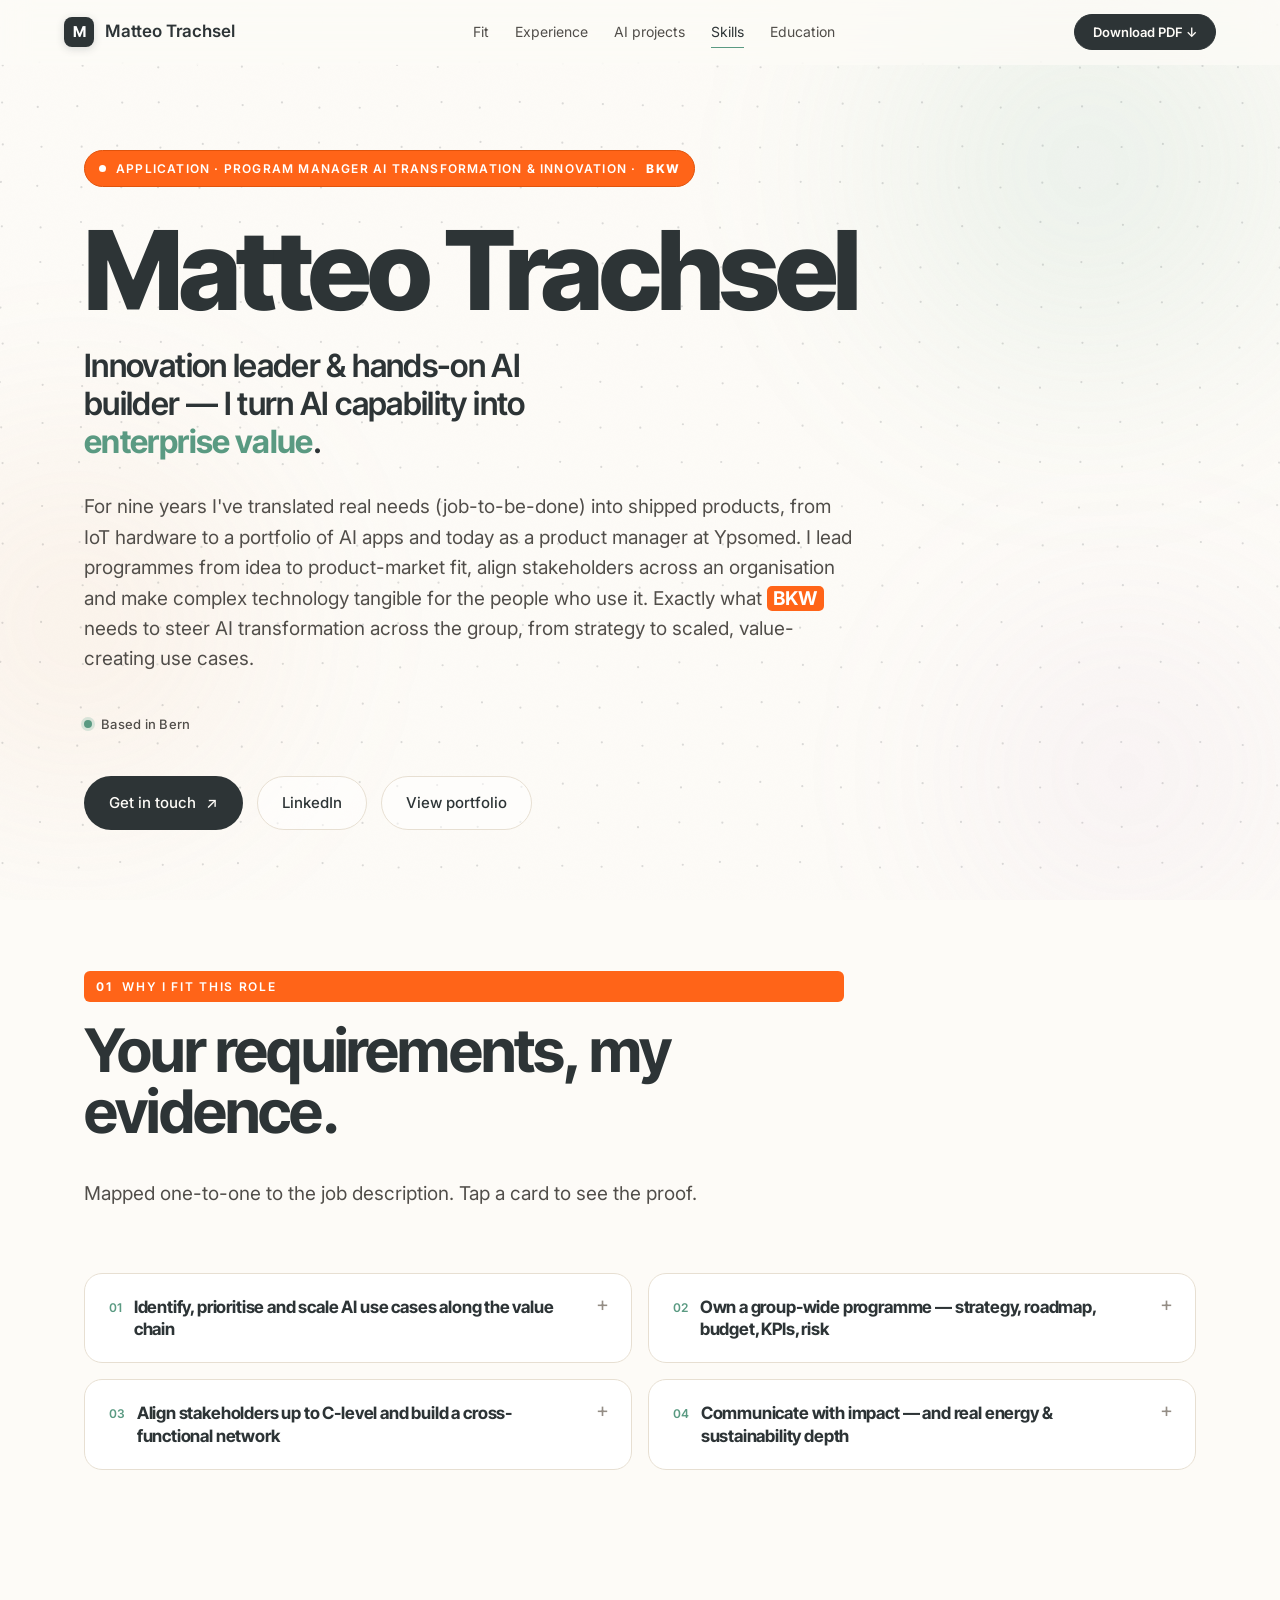
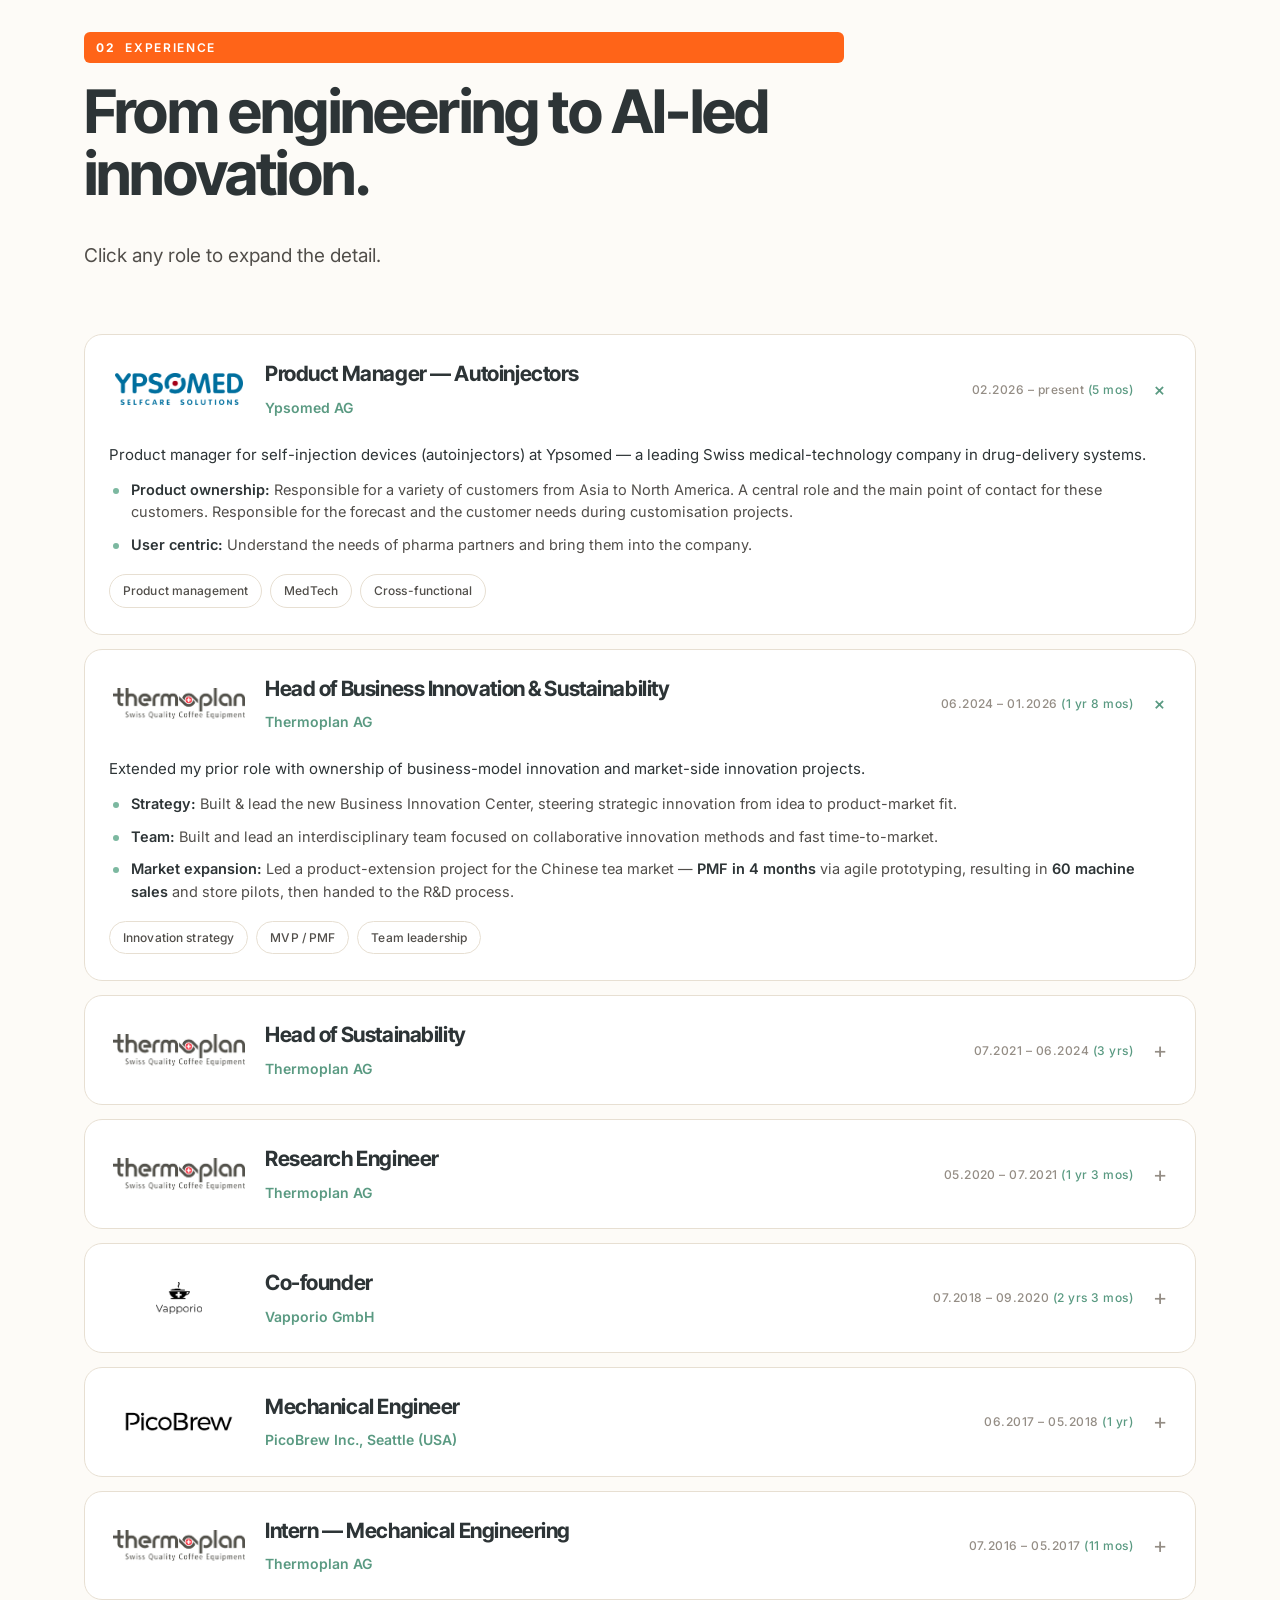
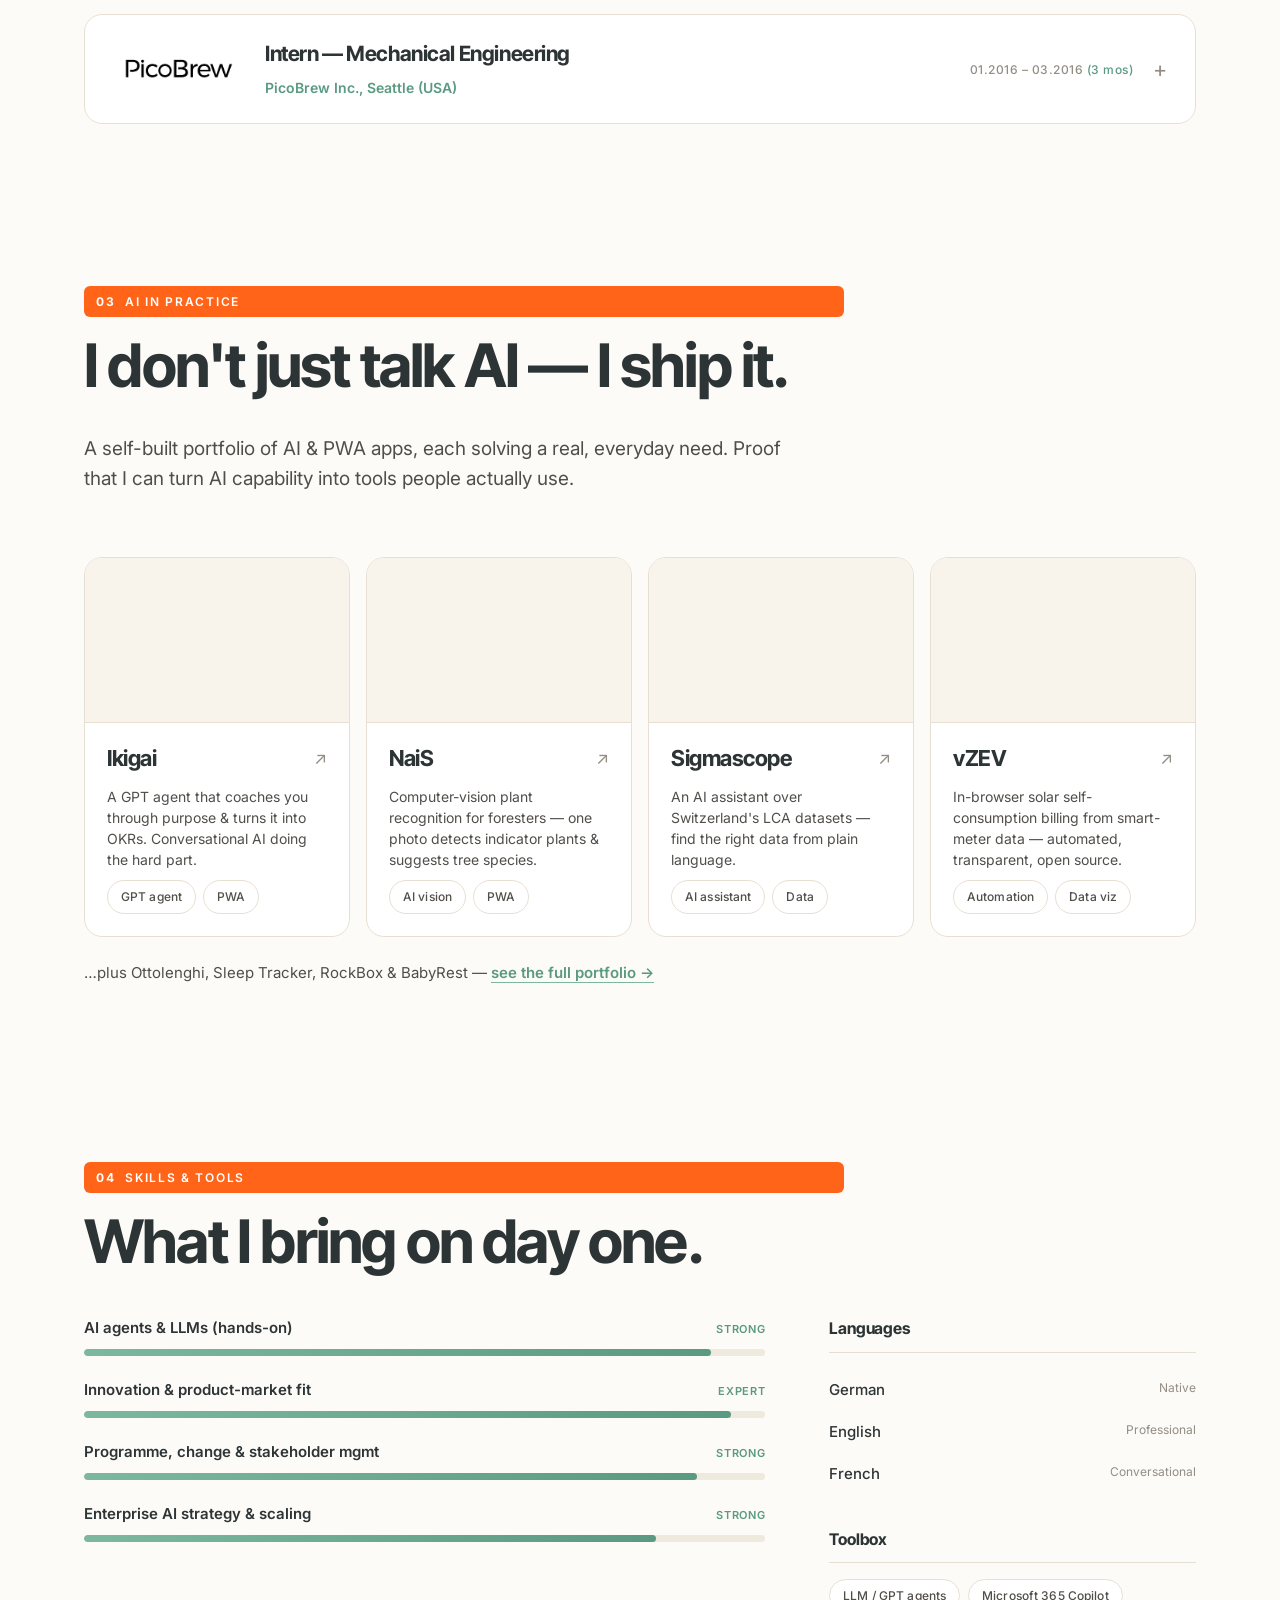
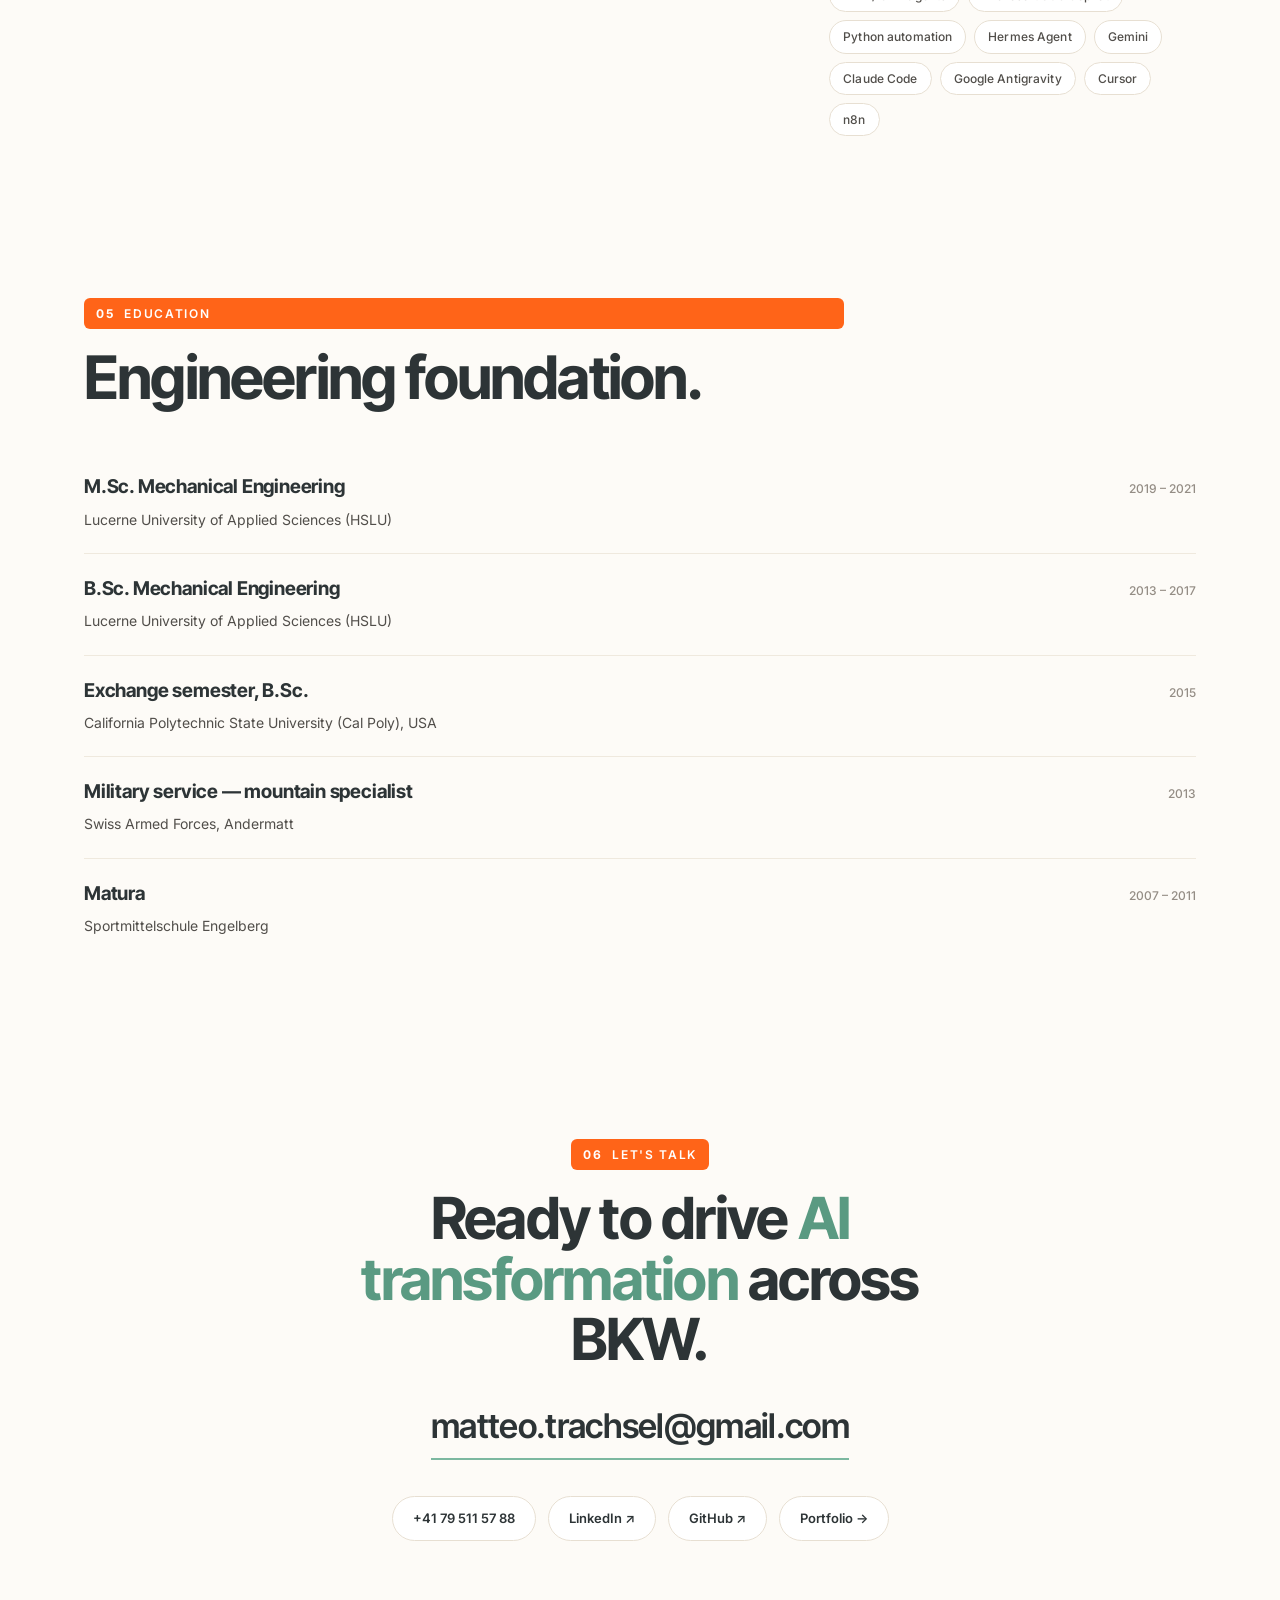
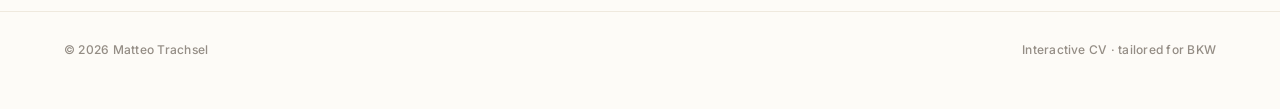
==== commit 5580e495: "CV: one-page PDF — print cover with link, recruiter address, CV only - Print-only cover: orange bann" ====
--- a/cv.html
+++ b/cv.html
@@ -18,12 +18,34 @@
     href="https://fonts.googleapis.com/css2?family=Inter:wght@400;500;600;700&family=Inter+Tight:wght@500;600;700;800&display=swap"
     rel="stylesheet">
   <link rel="stylesheet" href="styles.css">
-  <link rel="stylesheet" href="cv.css?v=2">
+  <link rel="stylesheet" href="cv.css?v=3">
 </head>
 
 <body>
   <script>document.body.classList.add('js');</script>
   <div class="scroll-progress" id="scrollProgress" aria-hidden="true"></div>
+
+  <!-- ============ PRINT-ONLY COVER (PDF head: link + recruiter) ============ -->
+  <div class="print-cover">
+    <a class="pc-banner" href="https://matteotrachsel.github.io/Portfolio/cv.html">
+      <span class="pc-flag">Keine klassische Bewerbung</span>
+      <span class="pc-text">Meine Bewerbung ist eine <b>interaktive Webseite</b> — dieses PDF ist nur der Auszug.
+        Vollständige Bewerbung mit Live-Demos meiner KI-Apps:</span>
+      <span class="pc-url">matteotrachsel.github.io/Portfolio/cv.html</span>
+    </a>
+    <p class="pc-to">Für <b>Björn Andersson</b>, Recruiting Partner BKW · bjoern.andersson@bkw-engineering.com</p>
+    <div class="pc-id">
+      <div class="pc-name">
+        <strong>Matteo Trachsel</strong>
+        <span>Bewerbung: Program Manager AI Transformation &amp; Innovation</span>
+      </div>
+      <div class="pc-contact">
+        <span>matteo.trachsel@gmail.com</span>
+        <span>+41 79 511 57 88</span>
+        <span>Bern · linkedin.com/in/matteotrachsel</span>
+      </div>
+    </div>
+  </div>
 
   <div class="bg-field" aria-hidden="true">
     <div class="bloom b1"></div>
@@ -176,7 +198,7 @@
             <ul>
               <li><b>Strategy:</b> Built &amp; lead the new Business Innovation Center, steering strategic innovation
                 from idea to product-market fit.</li>
-              <li><b>Team:</b> Built and lead an interdisciplinary team focused on collaborative innovation methods and
+              <li class="pr-hide"><b>Team:</b> Built and lead an interdisciplinary team focused on collaborative innovation methods and
                 fast time-to-market.</li>
               <li><b>Market expansion:</b> Led a product-extension project for the Chinese tea market — <b>PMF in 4
                   months</b> via agile prototyping, resulting in <b>60 machine sales</b> and store pilots, then handed
@@ -202,15 +224,15 @@
             <ul>
               <li><b>Project lead (2024–2027):</b> Led the Innosuisse-funded <b>"Circulus"</b> programme (CHF 8.1M
                 budget) for holistic circular-economy implementation.</li>
-              <li><b>Strategy:</b> Developed &amp; launched the first company-wide sustainability strategy with an
+              <li class="pr-hide"><b>Strategy:</b> Developed &amp; launched the first company-wide sustainability strategy with an
                 SBTi-aligned decarbonisation plan and net-zero-2050 KPIs.</li>
-              <li><b>Team:</b> Established a cross-departmental sustainability leadership team using Scrum to improve
+              <li class="pr-hide"><b>Team:</b> Established a cross-departmental sustainability leadership team using Scrum to improve
                 collaboration and accountability.</li>
-              <li><b>Stakeholders:</b> Direct communication with key stakeholders and customers to harmonise
+              <li class="pr-hide"><b>Stakeholders:</b> Direct communication with key stakeholders and customers to harmonise
                 sustainability and business goals.</li>
               <li><b>Automation:</b> Built an automated emissions-accounting system with interactive data visualisations
                 (Python) — driving a <b>93,000 t CO₂e</b> reduction across Scope 1–3 in 4 years.</li>
-              <li><b>Reporting:</b> Ran LCAs and built an interactive Product Environmental Report
+              <li class="pr-hide"><b>Reporting:</b> Ran LCAs and built an interactive Product Environmental Report
                 (report.thermoplan.ch) — a top-10 company site, used in every tender.</li>
             </ul>
             <div class="xp-tags"><span class="tag">Stakeholder mgmt</span><span class="tag">Python
@@ -257,9 +279,9 @@
                 frothing and up to <b>80% energy savings</b>.</li>
               <li><b>Go-to-market:</b> Concept to customer tests in 2 months; secured innovation funding via the Coffee
                 Excellence Center (ZHAW).</li>
-              <li><b>Business development:</b> be-advanced Challenge Accelerator; refined product strategy through many
+              <li class="pr-hide"><b>Business development:</b> be-advanced Challenge Accelerator; refined product strategy through many
                 pivots driven by customer feedback.</li>
-              <li><b>Consulting:</b> Long-term module tests with one of the largest coffee-machine makers; customer
+              <li class="pr-hide"><b>Consulting:</b> Long-term module tests with one of the largest coffee-machine makers; customer
                 surveys, patent research and cost optimisation.</li>
             </ul>
             <div class="xp-tags"><span class="tag">0→1 product</span><span class="tag">Pivots</span><span
@@ -284,7 +306,7 @@
               </li>
               <li><b>Coordination:</b> Led an interdisciplinary team of 3 engineers and 20+ suppliers to market launch
                 in 8 months.</li>
-              <li><b>China production:</b> Supervised the first run of 5,000 units, coordinated zero-series production
+              <li class="pr-hide"><b>China production:</b> Supervised the first run of 5,000 units, coordinated zero-series production
                 in China and secured quality standards.</li>
             </ul>
             <div class="xp-tags"><span class="tag">IoT</span><span class="tag">Supplier coordination</span><span
--- a/cv.css
+++ b/cv.css
@@ -230,88 +230,97 @@
 .cv-contact .foot { border-top: 1px solid var(--line-soft); margin-top: 70px; padding: 28px var(--gutter) 0; display: flex; justify-content: space-between; gap: 16px; flex-wrap: wrap; font-family: var(--mono); font-weight: 500; font-size: 12px; color: var(--muted); }
 
 /* ====================== PRINT ========================================== */
+/* ====================== PRINT COVER (PDF only) ========================= */
+.print-cover { display: none; }
+
+/* ====================== PRINT: 1-page CV ============================== */
 @media print {
-  @page { size: A4; margin: 8mm; }
+  @page { size: A4; margin: 11mm 12mm; }
   * { -webkit-print-color-adjust: exact; print-color-adjust: exact; }
 
-  /* chrome / decoration off */
-  .cv-nav, .scroll-progress, .bg-field, .dot-field, .cv-actions, .cv-print,
-  .proj-shot, .cv-meta, .sec-head .sub, .xp-tags, .proj-more { display: none !important; }
-
-  body { background: #fff; color: #1A1C1D; }
+  /* Only the PDF cover + Lebenslauf (experience & education) survive */
+  .cv-nav, .scroll-progress, .bg-field, .dot-field, .cv-hero,
+  #fit, #projects, #skills, .cv-contact,
+  .sec-head .sub, .xp-toggle, .xp-tags { display: none !important; }
+
+  html, body { background: #fff !important; color: #1A1C1D; }
   .wrap { max-width: 100%; padding-inline: 0; }
   .reveal, body.js .reveal, [data-stagger] > * { opacity: 1 !important; transform: none !important; filter: none !important; }
-  a { color: #1A1C1D; text-decoration: none; }
-
-  /* hero — tight */
-  .cv-hero { padding: 0 0 8px; }
-  .cv-hero h1 { font-size: 26px; line-height: 1; }
-  .cv-eyebrow { font-size: 8px; padding: 3px 8px; margin-bottom: 8px; letter-spacing: .06em; }
-  .cv-role { font-size: 13px; line-height: 1.2; margin-top: 6px; max-width: none; }
-  .cv-lede { font-size: 9.5px; line-height: 1.35; margin-top: 7px; max-width: none; }
-
-  /* sections — tight */
-  .cv-sec { padding: 9px 0; break-inside: avoid; }
-  .cv-sec .sec-head { margin-bottom: 8px; }
-  .sec-head h2 { font-size: 17px; line-height: 1.05; }
-  .kicker { font-size: 8.5px; padding: 3px 7px; }
-
-  /* why I fit — keep 2 columns, compact */
-  .fit-grid { gap: 7px; }
-  .fit-card { padding: 9px 11px; break-inside: avoid; box-shadow: none !important; border-color: #ddd; }
-  .fit-card::after { display: none !important; }
-  .fit-q { font-size: 10.5px; line-height: 1.25; padding-right: 0; }
-  .fit-a { max-height: none !important; opacity: 1 !important; margin-top: 5px !important; font-size: 8.7px; line-height: 1.3; }
-  .fit-links { gap: 3px; margin-top: 7px; }
-  .fit-links a { font-size: 8.5px; }
-
-  /* experience — compact rows, all expanded */
-  .xp-list { gap: 6px; }
-  .xp, .edu { break-inside: avoid; box-shadow: none !important; border-color: #ddd; }
-  .xp-toggle { display: none !important; }
-  .xp-head { padding: 7px 11px; gap: 10px; grid-template-columns: 84px 1fr auto; }
-  .xp-logo { width: 84px; height: 26px; }
-  .xp-logo img { max-width: 80px; }
-  .xp-title h3 { font-size: 12.5px; }
-  .xp-title .xp-org { font-size: 9.5px; }
-  .xp-date { font-size: 8.5px; }
-  .xp-body { max-height: none !important; padding: 0 11px !important; }
-  .xp.open .xp-body, .xp .xp-body { padding-bottom: 8px !important; }
-  .xp-body .xp-sum { font-size: 9px; margin-bottom: 5px; }
-  .xp-body ul { gap: 4px; }
-  .xp-body li { font-size: 8.7px; line-height: 1.28; padding-left: 14px; }
-  .xp-body li::before { top: 6px; width: 4px; height: 4px; }
-
-  /* AI projects — text only, 4-up */
-  .proj-grid { gap: 7px; }
-  .proj { break-inside: avoid; box-shadow: none !important; border-color: #ddd; }
-  .proj-info { padding: 9px 11px; gap: 5px; }
-  .proj-name { font-size: 13px; }
-  .proj p { font-size: 8.5px; line-height: 1.3; }
-  .proj-tags { display: none; }
-
-  /* skills — compact */
-  .skills-wrap { gap: 20px; }
-  .skills { gap: 9px; }
-  .skill-top span:first-child { font-size: 9.5px; }
-  .skill-lvl { font-size: 8.5px; }
-  .bar { height: 5px; } .bar i { width: var(--v) !important; }
-  .side { gap: 14px; }
-  .side h4 { font-size: 11px; margin-bottom: 8px; padding-bottom: 6px; }
-  .lang { padding: 4px 0; font-size: 10px; }
-  .chips-static .tag { font-size: 9px; padding: 3px 8px; }
-
-  /* education — compact rows */
-  .edu { padding: 8px 0; }
-  .edu-main h4 { font-size: 11.5px; }
-  .edu-main span { font-size: 9px; }
-  .edu-date { font-size: 8.5px; }
-
-  /* contact — drop the big headline, keep the essentials */
-  .cv-contact { padding: 12px 0 0; }
-  .cv-contact h2 { display: none; }
-  .cv-contact .mail { font-size: 13px; margin-top: 0; }
-  .cv-contact .social { margin-top: 10px; gap: 8px; }
-  .cv-contact .social a { font-size: 9px; padding: 5px 10px; }
-  .cv-contact .foot { margin-top: 12px; padding-top: 8px; font-size: 8px; }
-}
+  a { color: inherit; text-decoration: none; }
+
+  /* ---- PDF cover: link banner + recruiter + identity ---- */
+  .print-cover { display: block; }
+  .pc-banner {
+    display: block; background: #FF6418; color: #fff;
+    border-radius: 7px; padding: 9px 13px; margin-bottom: 9px;
+  }
+  .pc-flag {
+    display: inline-block; font-family: var(--mono); font-weight: 700;
+    font-size: 8px; letter-spacing: .14em; text-transform: uppercase;
+    background: rgba(255,255,255,.22); border-radius: 3px; padding: 2px 7px; margin-bottom: 5px;
+  }
+  .pc-text { display: block; font-size: 9.3px; line-height: 1.4; color: #fff; }
+  .pc-text b { font-weight: 700; }
+  .pc-url {
+    display: block; margin-top: 4px; font-weight: 700; font-size: 13px;
+    letter-spacing: -.01em; color: #fff; text-decoration: underline;
+  }
+  .pc-to {
+    margin: 0 0 9px; font-size: 9.6px; color: #514E4A;
+    border-left: 2px solid #FF6418; padding-left: 8px;
+  }
+  .pc-to b { color: #1A1C1D; font-weight: 700; }
+  .pc-id {
+    display: flex; justify-content: space-between; align-items: flex-end; gap: 16px;
+    border-bottom: 1.5px solid #1A1C1D; padding-bottom: 7px; margin-bottom: 4px;
+  }
+  .pc-name strong {
+    display: block; font-family: var(--serif); font-weight: 800;
+    font-size: 25px; line-height: 1; letter-spacing: -.035em; color: #1A1C1D;
+  }
+  .pc-name span { display: block; margin-top: 3px; font-size: 9.6px; color: #514E4A; }
+  .pc-contact { text-align: right; }
+  .pc-contact span { display: block; font-size: 8.8px; line-height: 1.45; color: #514E4A; }
+
+  /* ---- section headings ---- */
+  .cv-sec { padding: 9px 0 0; break-inside: auto; }
+  .cv-sec .sec-head { margin-bottom: 5px; gap: 0; }
+  .sec-head h2 { display: none; }
+  .kicker {
+    font-size: 8.5px; padding: 3px 8px; border-radius: 4px;
+    letter-spacing: .12em; background: #FF6418 !important; color: #fff !important;
+  }
+  .kicker .idx { display: none; }
+
+  /* ---- experience: borderless rows, all expanded ---- */
+  .xp-list { gap: 0; }
+  .xp {
+    background: none !important; border: 0 !important; border-radius: 0 !important;
+    box-shadow: none !important; break-inside: avoid;
+  }
+  .xp + .xp { border-top: 1px solid #EFE9DE !important; }
+  .xp-head { padding: 5px 0 1px; gap: 9px; grid-template-columns: 62px 1fr auto; }
+  .xp-logo { width: 62px; height: 21px; }
+  .xp-logo img { max-width: 60px; padding: 0; background: none; }
+  .xp-logo .mono { font-size: 12px; }
+  .xp-title h3 { font-size: 11.6px; line-height: 1.15; margin-bottom: 1px; }
+  .xp-title .xp-org { font-size: 8.8px; }
+  .xp-date { font-size: 8px; }
+  .xp-date .dur { color: #7a736c; }
+  .xp-body { max-height: none !important; padding: 0 0 4px 71px !important; }
+  .xp .xp-body, .xp.open .xp-body { padding-bottom: 5px !important; }
+  .xp-body .xp-sum { display: none; }
+  /* one page: keep only the highest-impact bullets per role */
+  .xp-body li.pr-hide { display: none; }
+  .xp-body ul { gap: 2px; }
+  .xp-body li { font-size: 8.4px; line-height: 1.3; padding-left: 10px; }
+  .xp-body li::before { top: 4.5px; width: 3px; height: 3px; background: #FF6418; }
+
+  /* ---- education: two-per-row compact list ---- */
+  #education { padding-top: 8px; }
+  .edu-list { display: grid; grid-template-columns: 1fr 1fr; column-gap: 18px; }
+  .edu { padding: 4px 0; border-bottom: 1px solid #EFE9DE; break-inside: avoid; }
+  .edu-main h4 { font-size: 9.4px; line-height: 1.2; margin-bottom: 0; }
+  .edu-main span { font-size: 8.2px; }
+  .edu-date { font-size: 8px; }
+}
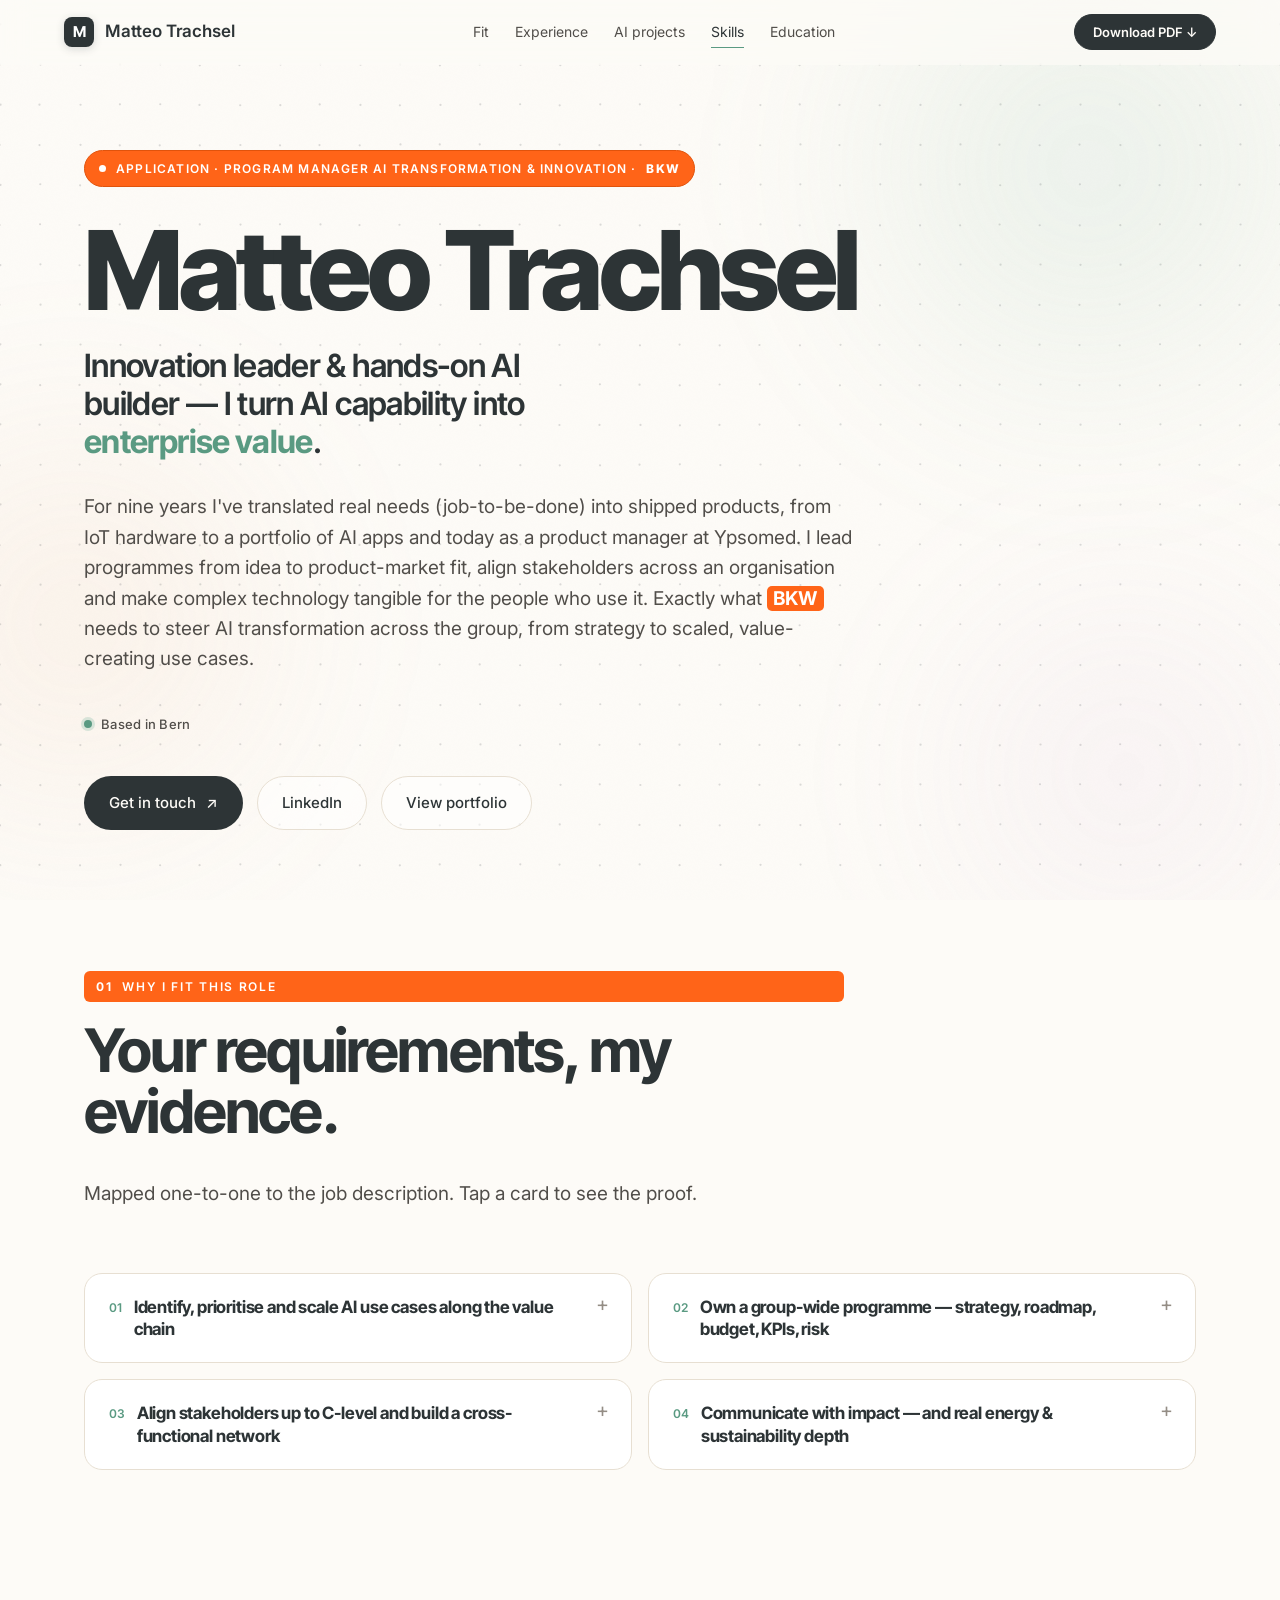
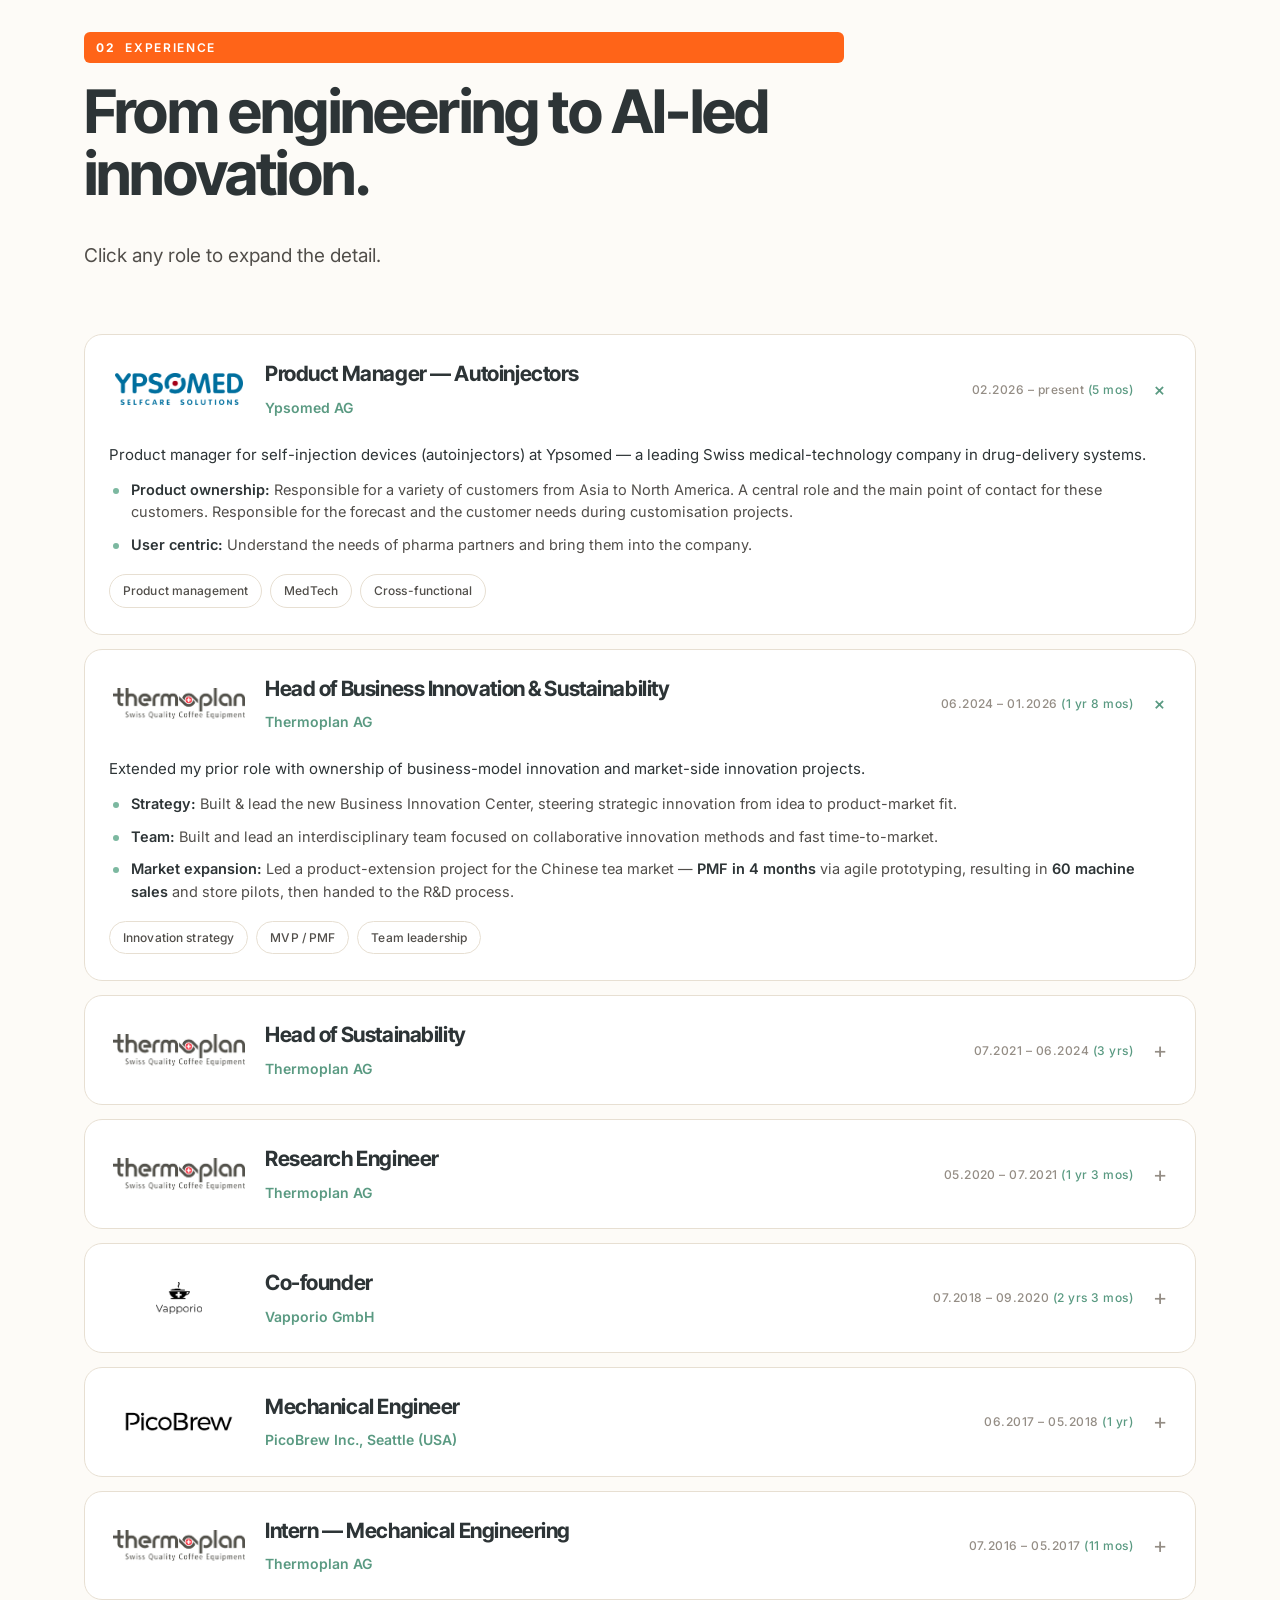
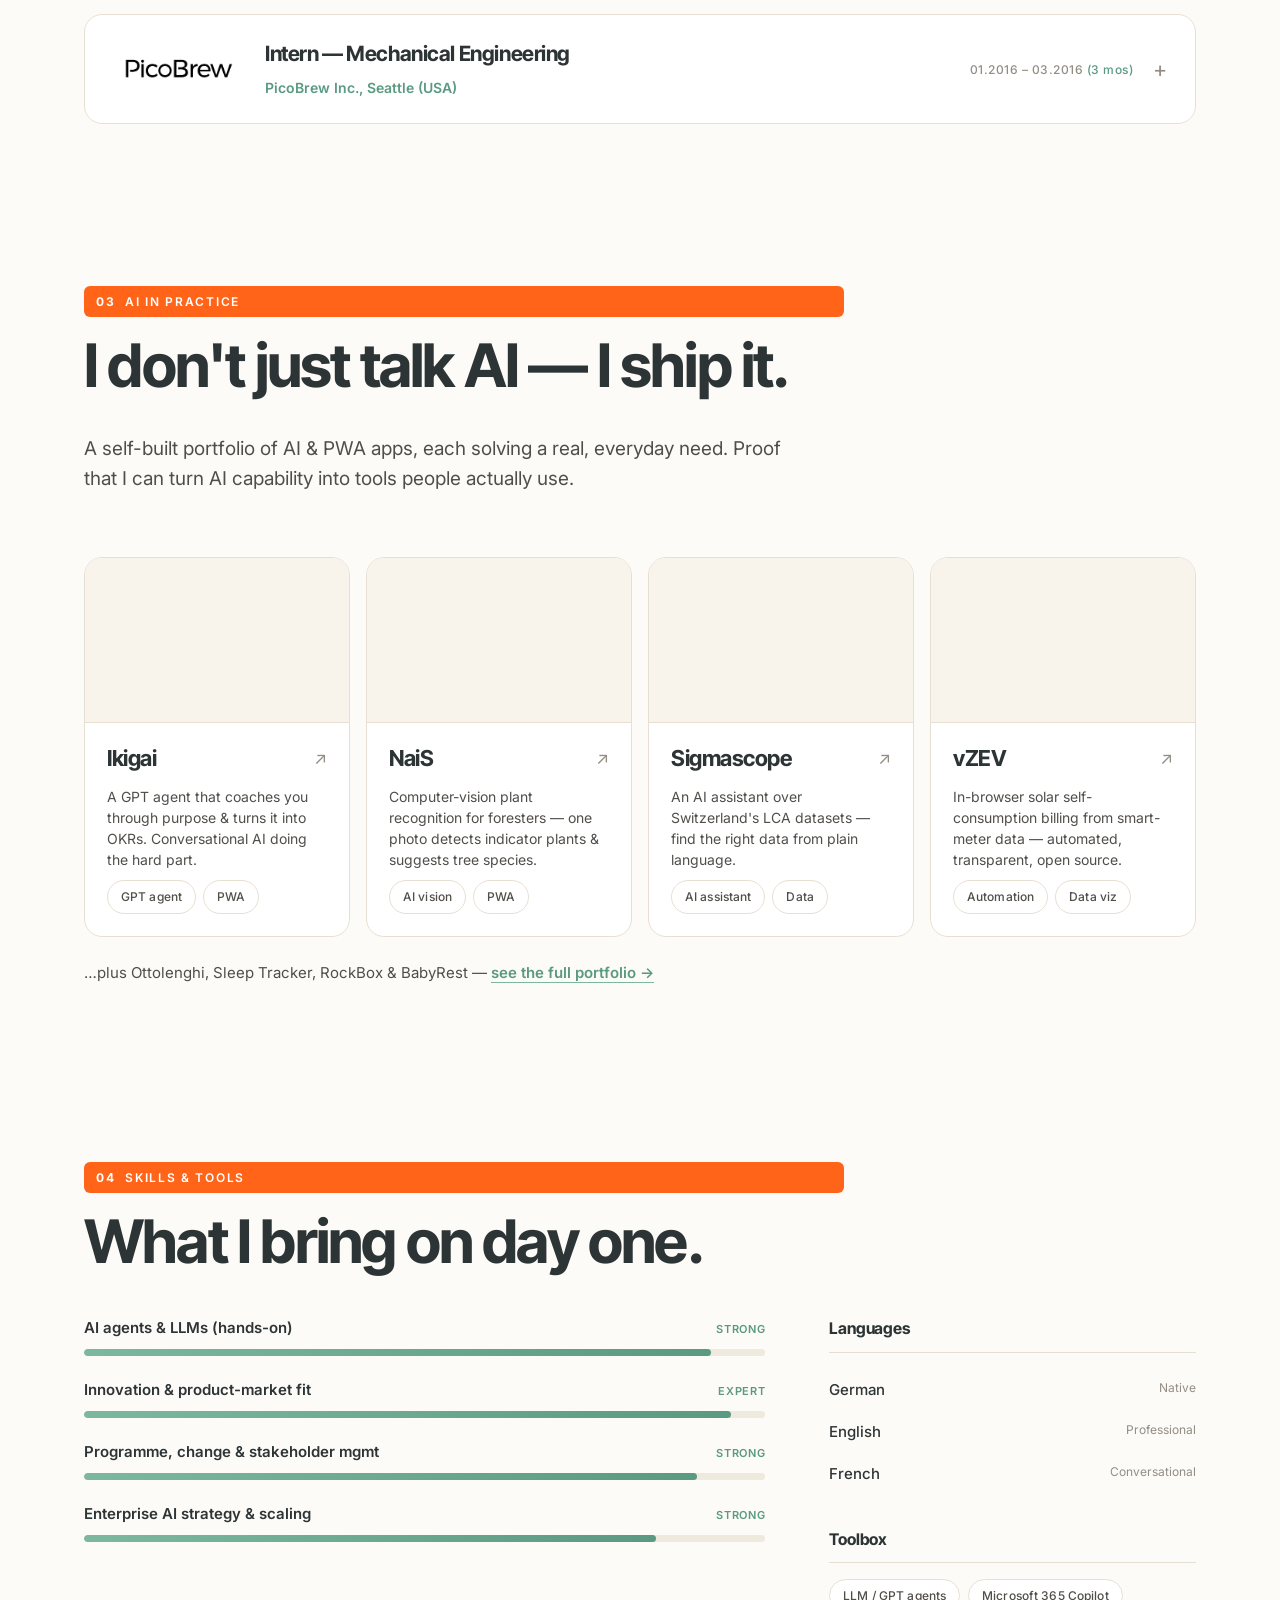
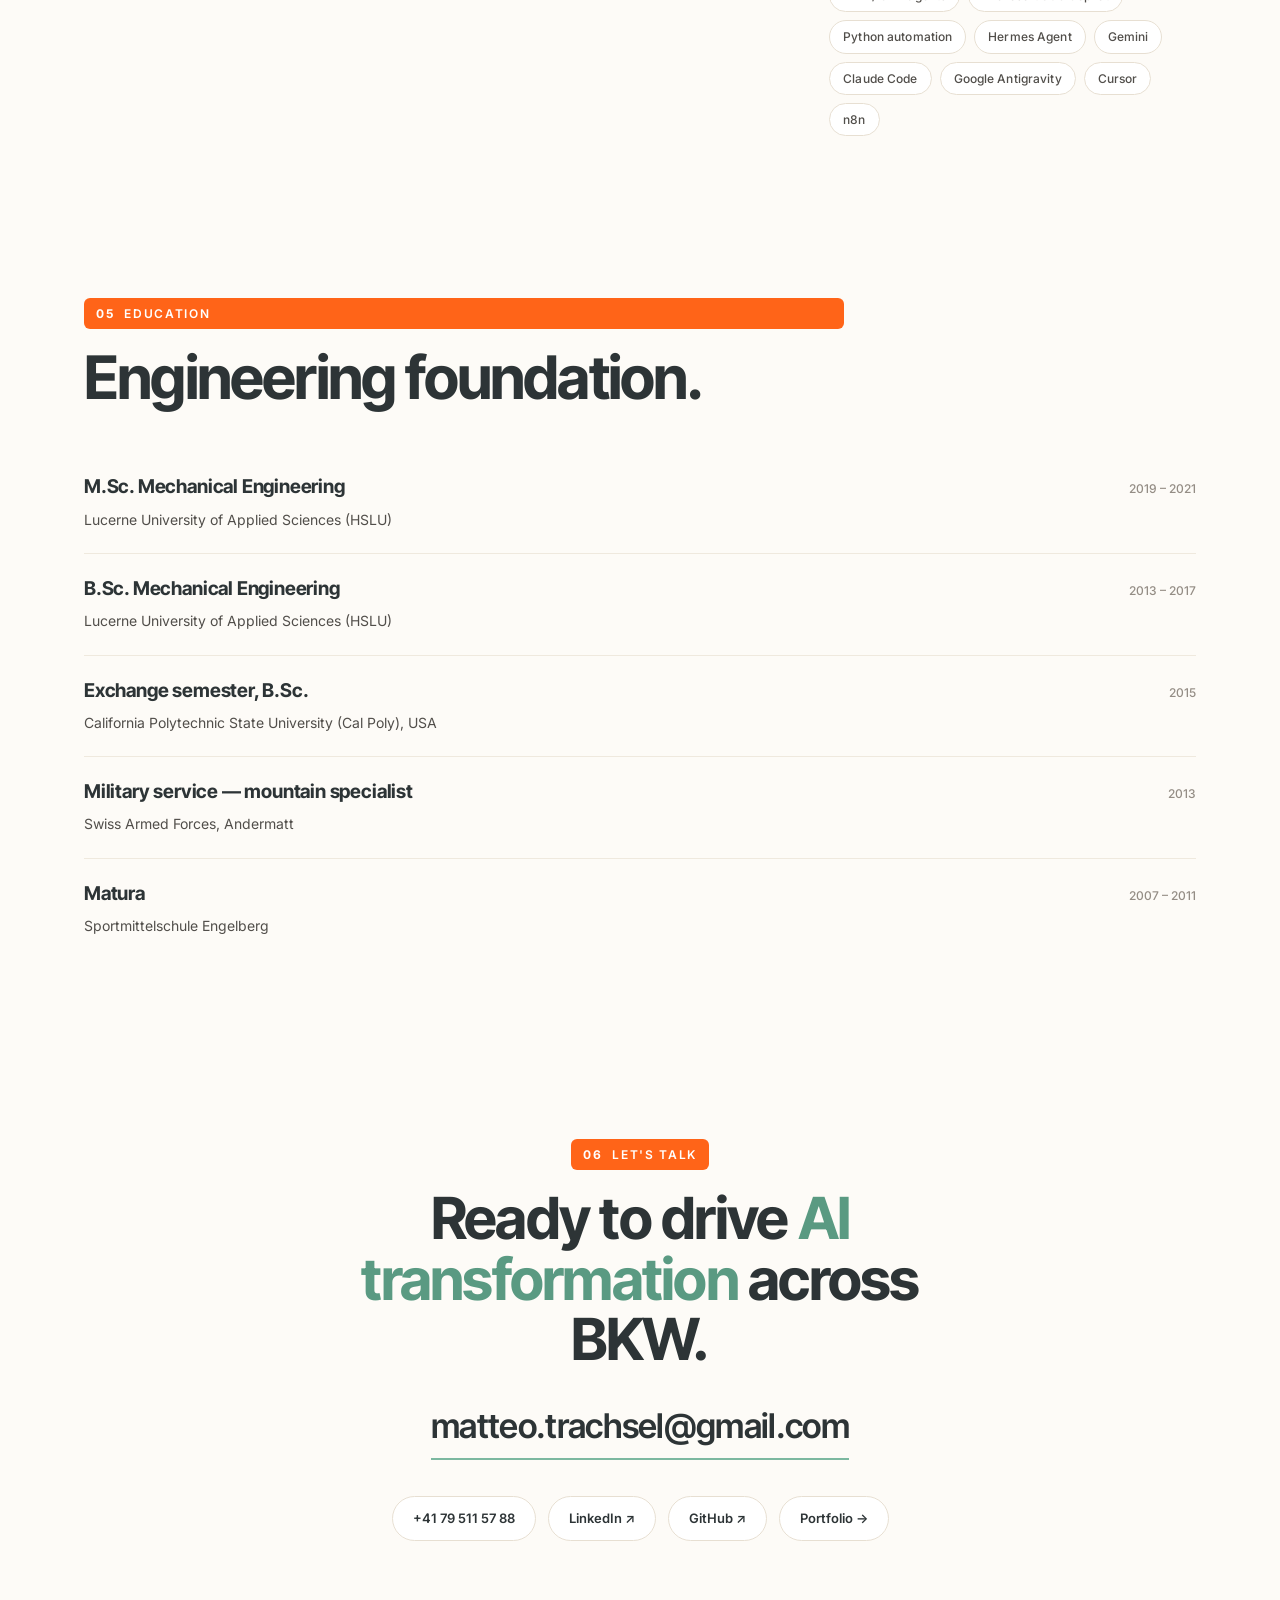
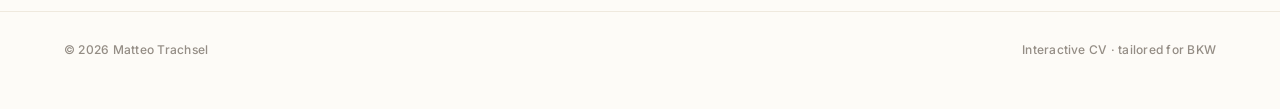
==== commit 8175dfd0: "CV: add portrait photo to hero (web) and PDF header Hero becomes a two-column grid with a round port" ====
--- a/cv.html
+++ b/cv.html
@@ -18,7 +18,7 @@
     href="https://fonts.googleapis.com/css2?family=Inter:wght@400;500;600;700&family=Inter+Tight:wght@500;600;700;800&display=swap"
     rel="stylesheet">
   <link rel="stylesheet" href="styles.css">
-  <link rel="stylesheet" href="cv.css?v=3">
+  <link rel="stylesheet" href="cv.css?v=4">
 </head>
 
 <body>
@@ -44,6 +44,7 @@
         <span>+41 79 511 57 88</span>
         <span>Bern · linkedin.com/in/matteotrachsel</span>
       </div>
+      <img class="pc-photo" src="assets/portrait.jpg" alt="" onerror="this.remove()">
     </div>
   </div>
 
@@ -70,7 +71,8 @@
   <!-- ===================== HERO ===================== -->
   <header class="cv-hero" id="top">
     <canvas class="dot-field" id="dotField" aria-hidden="true"></canvas>
-    <div class="wrap">
+    <div class="wrap hero-grid">
+      <div class="hero-text">
       <span class="cv-eyebrow"><span class="dot"></span>Application · Program Manager AI Transformation &amp; Innovation ·
         <span class="post">BKW</span></span>
       <h1 class="split">Matteo&nbsp;Trachsel</h1>
@@ -92,6 +94,8 @@
           rel="noopener">LinkedIn</a>
         <a class="btn btn-ghost" href="index.html" target="_blank" rel="noopener">View portfolio</a>
       </div>
+      </div>
+      <img class="cv-portrait" src="assets/portrait.jpg" alt="Matteo Trachsel" onerror="this.remove()">
     </div>
   </header>
 
--- a/cv.css
+++ b/cv.css
@@ -50,6 +50,17 @@
 /* ====================== HERO =========================================== */
 .cv-hero { padding: 150px 0 60px; position: relative; }
 .cv-hero .wrap { position: relative; z-index: 1; }
+/* hero: text left, portrait right */
+.hero-grid { display: grid; grid-template-columns: minmax(0,1fr) auto; gap: clamp(24px,4vw,56px); align-items: center; }
+.cv-portrait {
+  width: clamp(150px, 17vw, 230px); aspect-ratio: 1; object-fit: cover; object-position: center 22%;
+  border-radius: 50%; border: 4px solid var(--surface);
+  box-shadow: 0 22px 50px -26px rgba(45,52,54,.55); flex: none;
+}
+@media (max-width: 860px) {
+  .hero-grid { grid-template-columns: 1fr; gap: 26px; }
+  .cv-portrait { width: 116px; order: -1; border-width: 3px; }
+}
 .cv-eyebrow {
   display: inline-flex; align-items: center; gap: 10px; flex-wrap: wrap;
   font-family: var(--mono); font-weight: 600; font-size: 12px; letter-spacing: .1em; text-transform: uppercase;
@@ -281,6 +292,10 @@
   .pc-name span { display: block; margin-top: 3px; font-size: 9.6px; color: #514E4A; }
   .pc-contact { text-align: right; }
   .pc-contact span { display: block; font-size: 8.8px; line-height: 1.45; color: #514E4A; }
+  .pc-photo {
+    width: 58px; height: 58px; object-fit: cover; object-position: center 22%;
+    border-radius: 6px; flex: none; margin-left: 2px;
+  }
 
   /* ---- section headings ---- */
   .cv-sec { padding: 9px 0 0; break-inside: auto; }
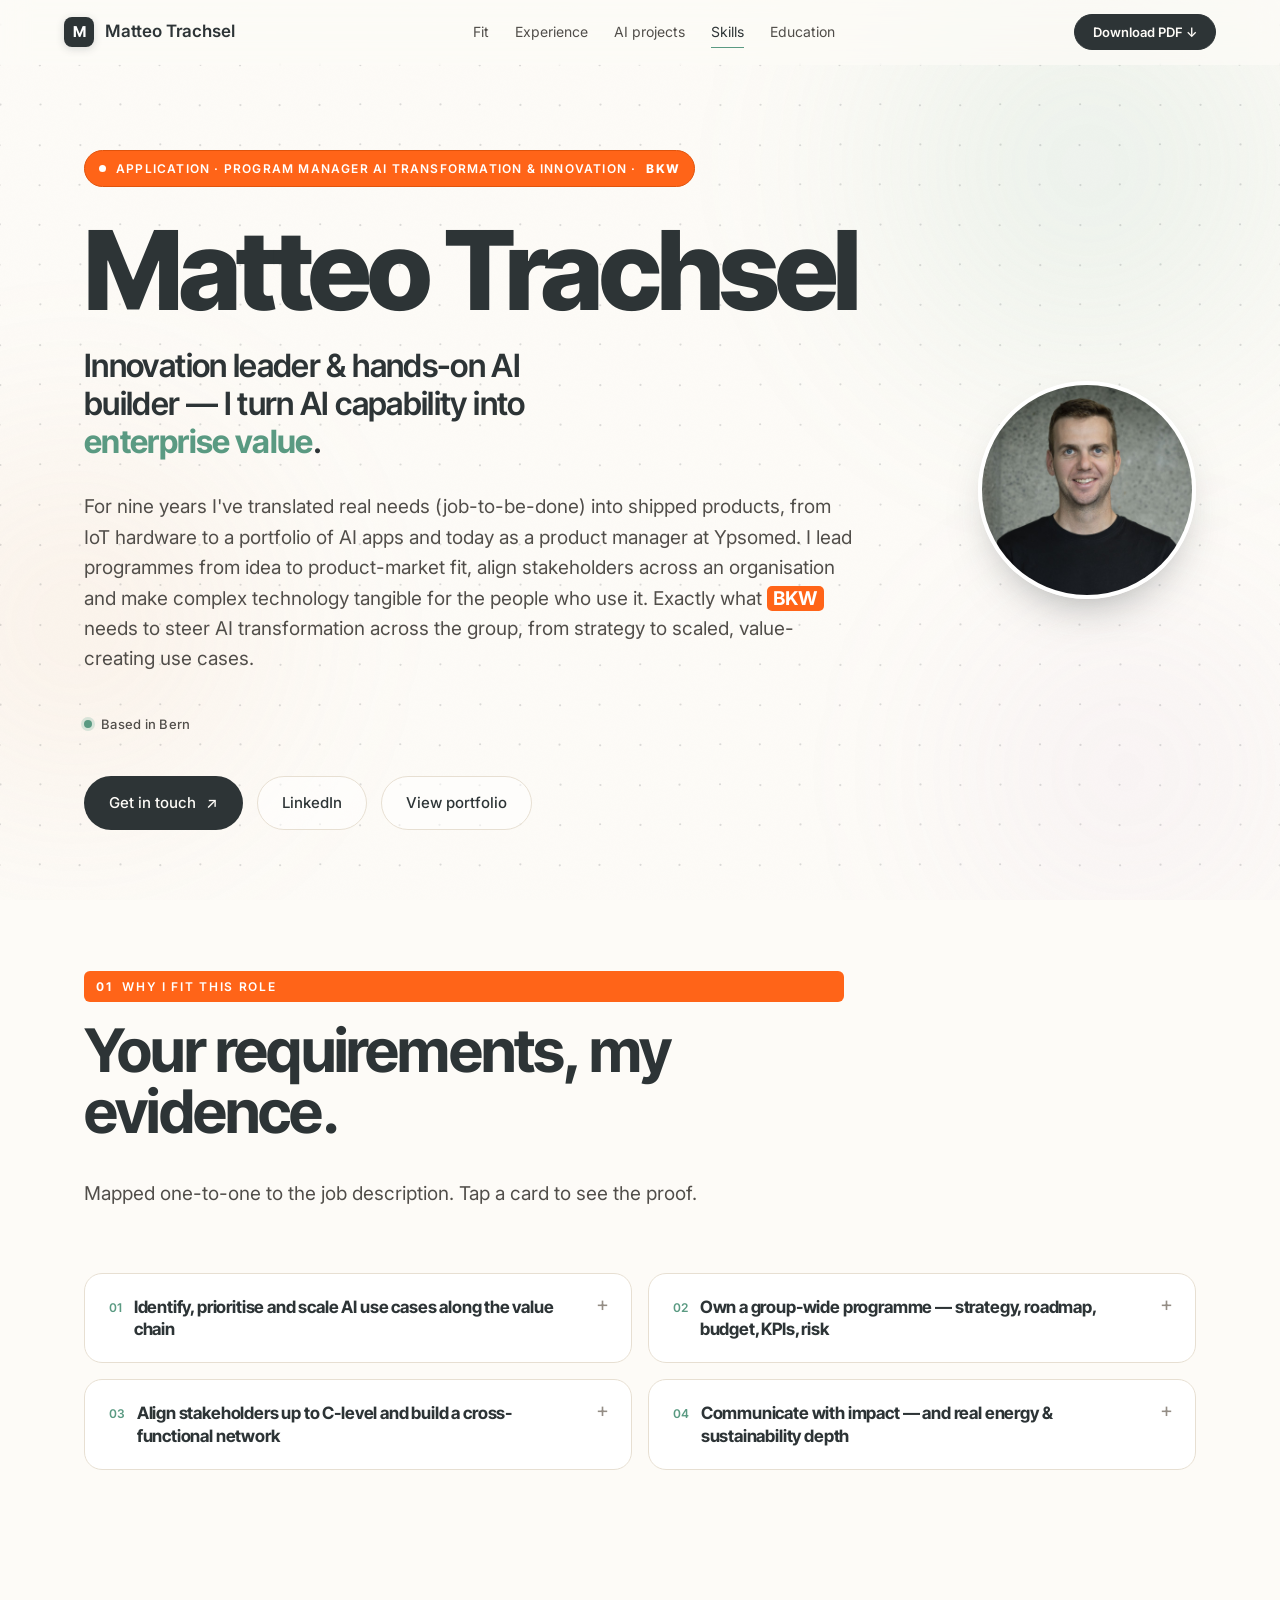
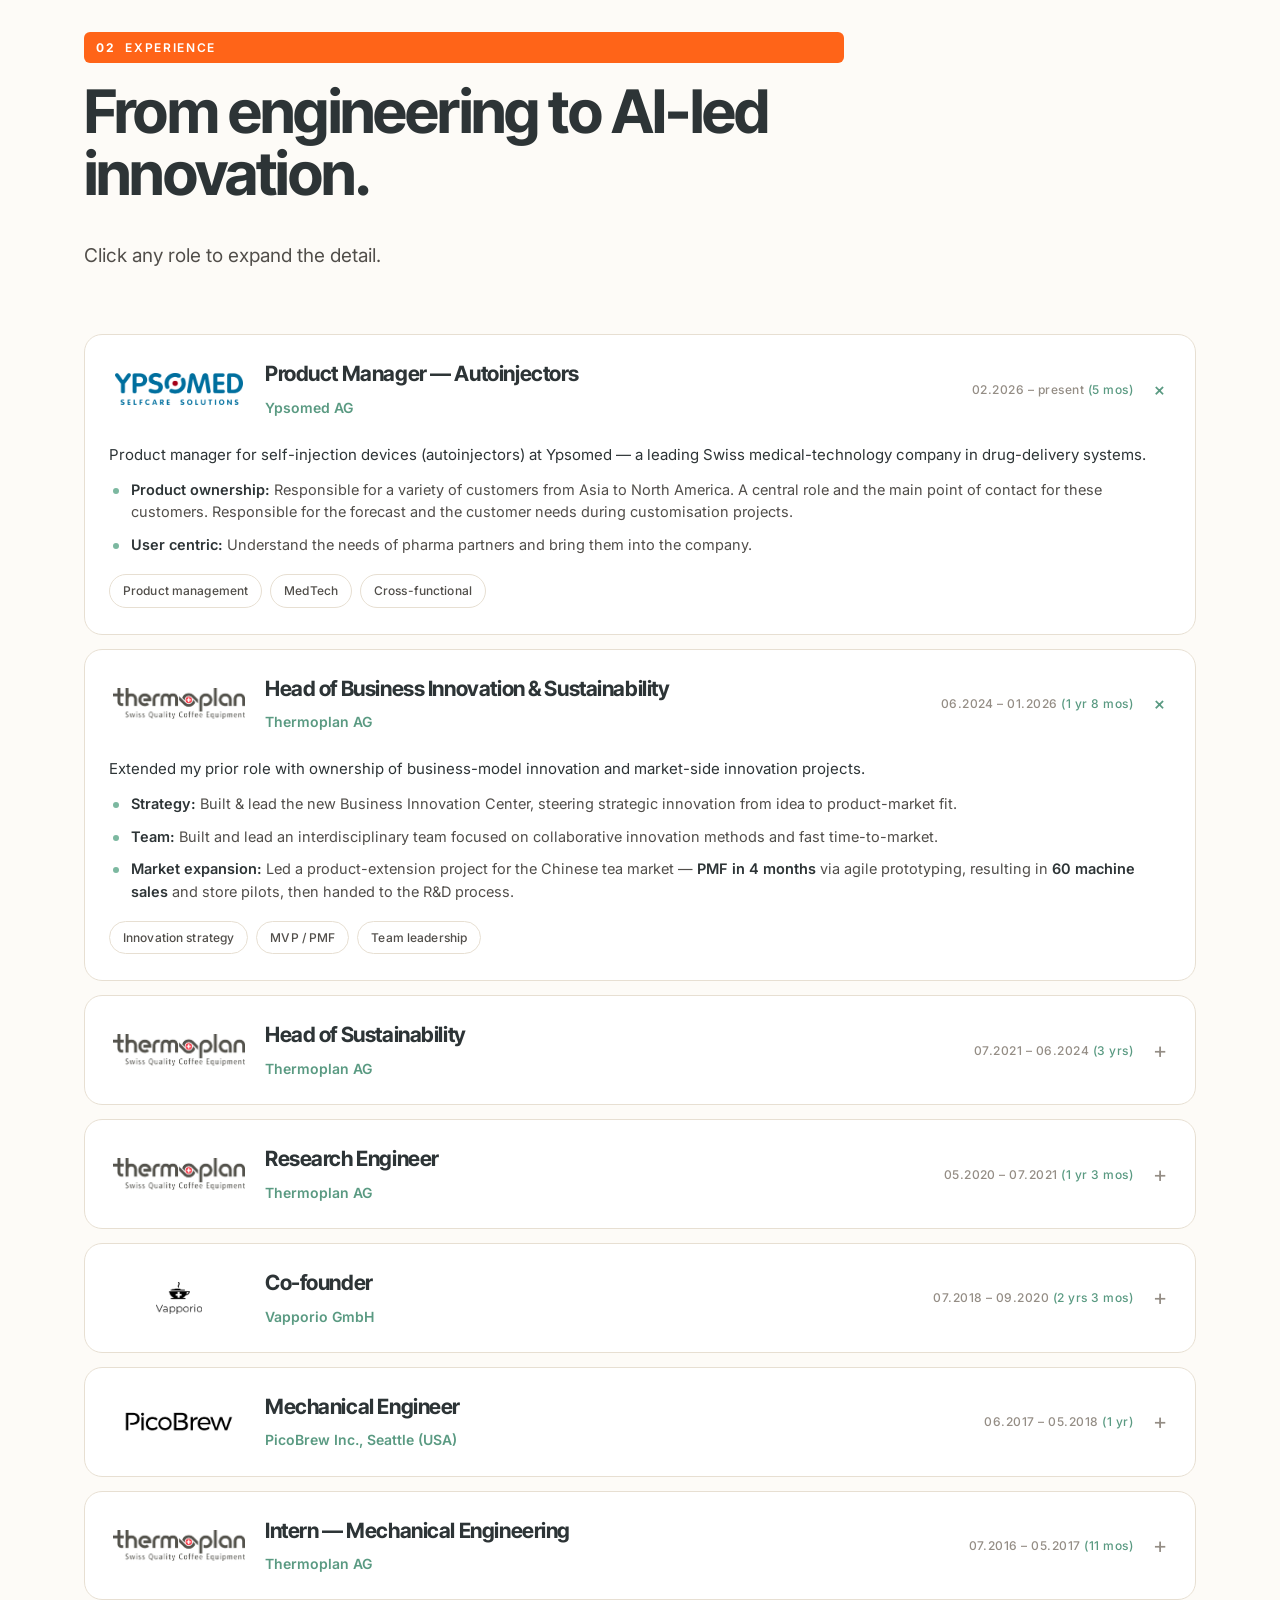
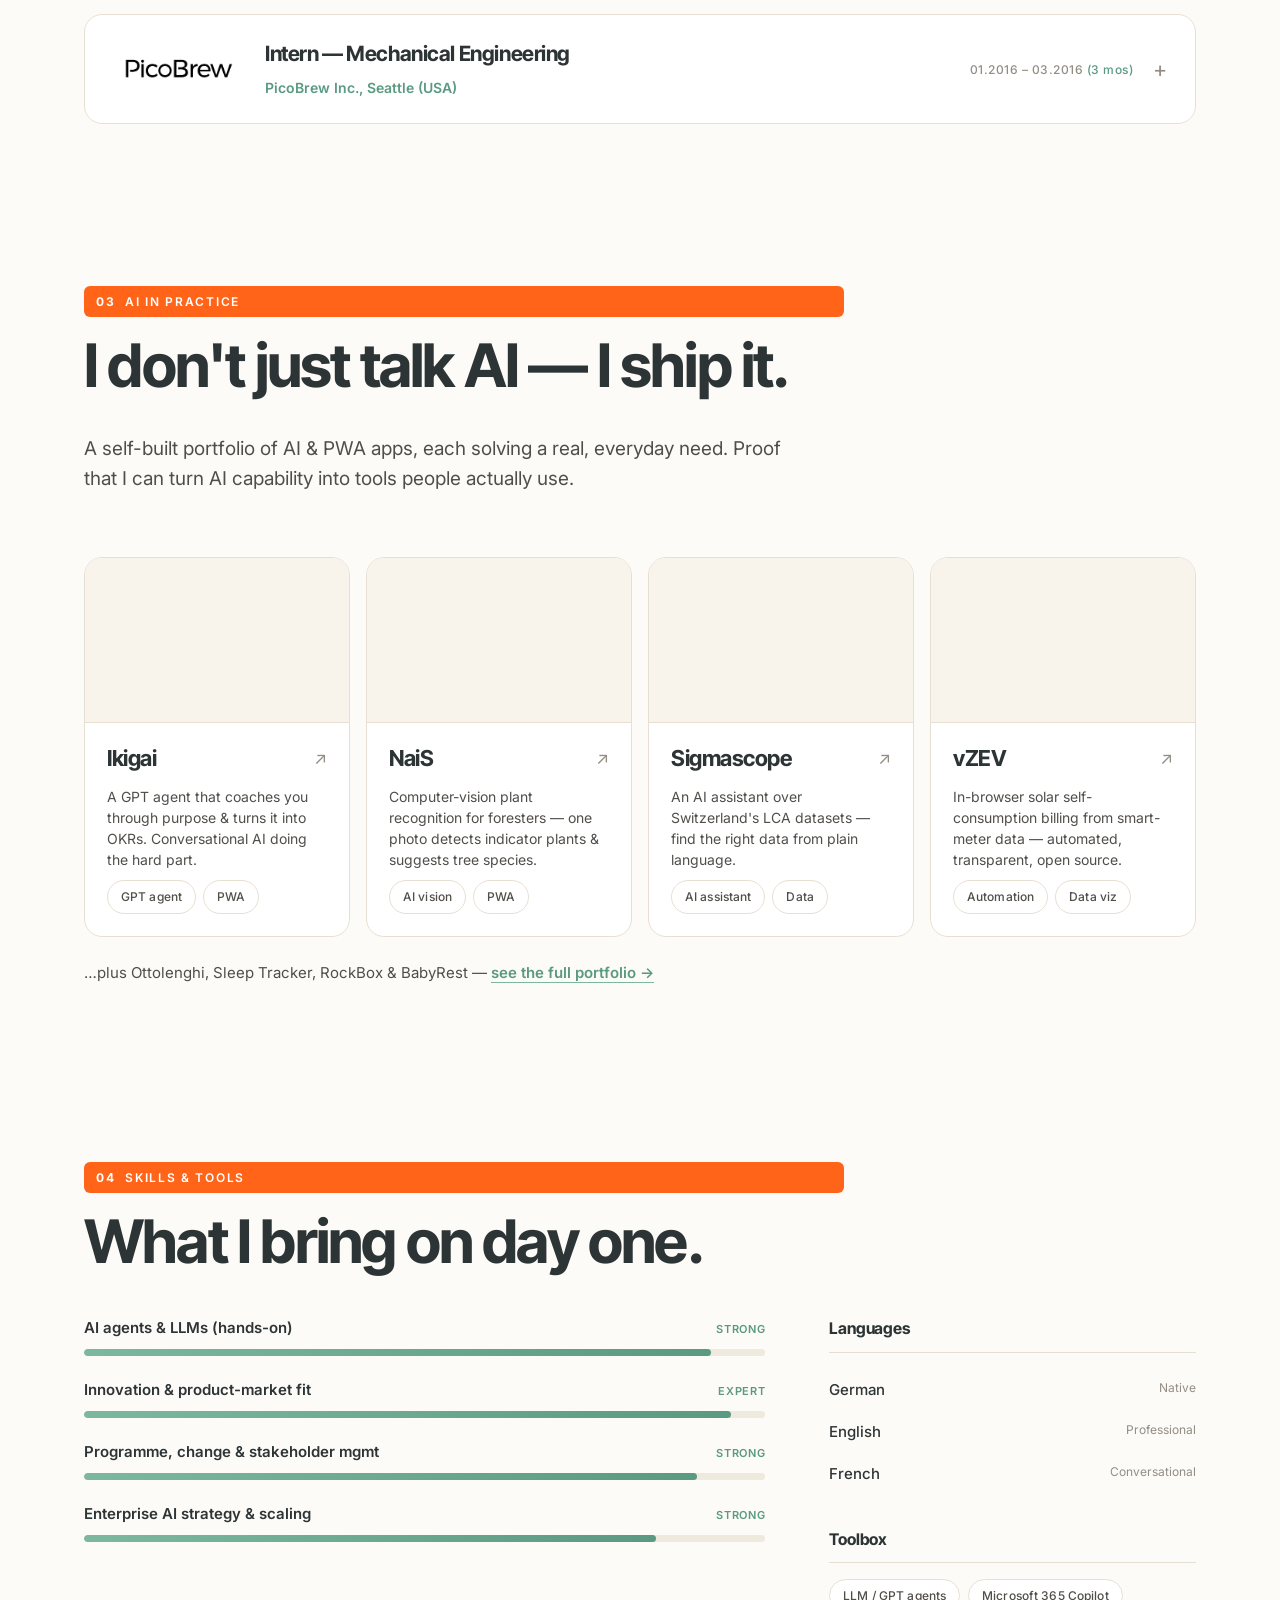
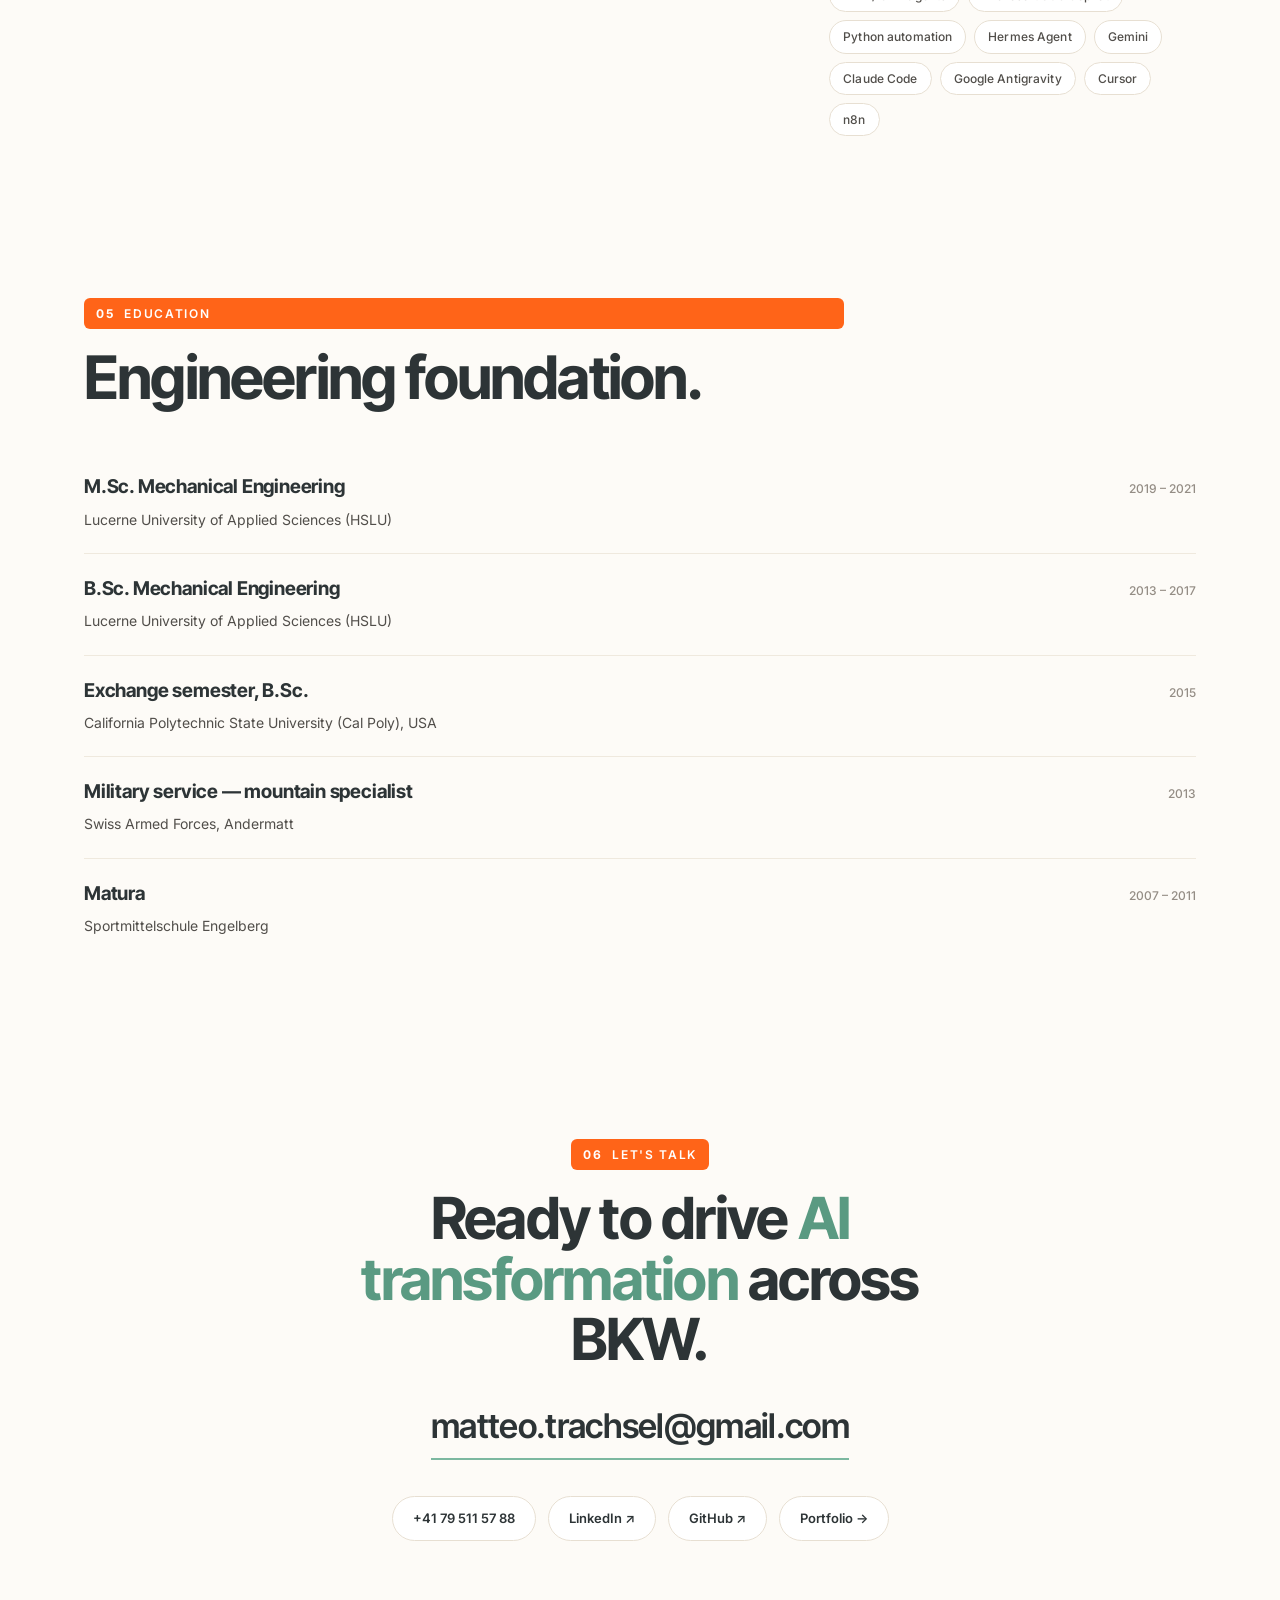
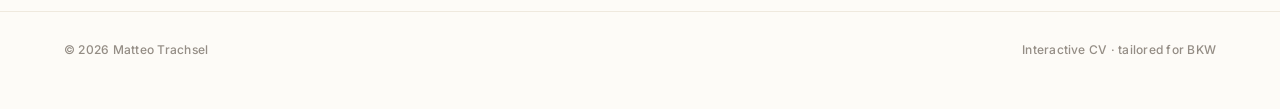
==== commit 82ea3eca: "CV: use optimised square portrait for web and PDF Add assets/portrait-sq.jpg (900x900, ~97KB, face-c" ====
--- a/cv.html
+++ b/cv.html
@@ -18,7 +18,7 @@
     href="https://fonts.googleapis.com/css2?family=Inter:wght@400;500;600;700&family=Inter+Tight:wght@500;600;700;800&display=swap"
     rel="stylesheet">
   <link rel="stylesheet" href="styles.css">
-  <link rel="stylesheet" href="cv.css?v=4">
+  <link rel="stylesheet" href="cv.css?v=5">
 </head>
 
 <body>
@@ -44,7 +44,7 @@
         <span>+41 79 511 57 88</span>
         <span>Bern · linkedin.com/in/matteotrachsel</span>
       </div>
-      <img class="pc-photo" src="assets/portrait.jpg" alt="" onerror="this.remove()">
+      <img class="pc-photo" src="assets/portrait-sq.jpg" alt="" onerror="this.remove()">
     </div>
   </div>
 
@@ -95,7 +95,7 @@
         <a class="btn btn-ghost" href="index.html" target="_blank" rel="noopener">View portfolio</a>
       </div>
       </div>
-      <img class="cv-portrait" src="assets/portrait.jpg" alt="Matteo Trachsel" onerror="this.remove()">
+      <img class="cv-portrait" src="assets/portrait-sq.jpg" alt="Matteo Trachsel" onerror="this.remove()">
     </div>
   </header>
 
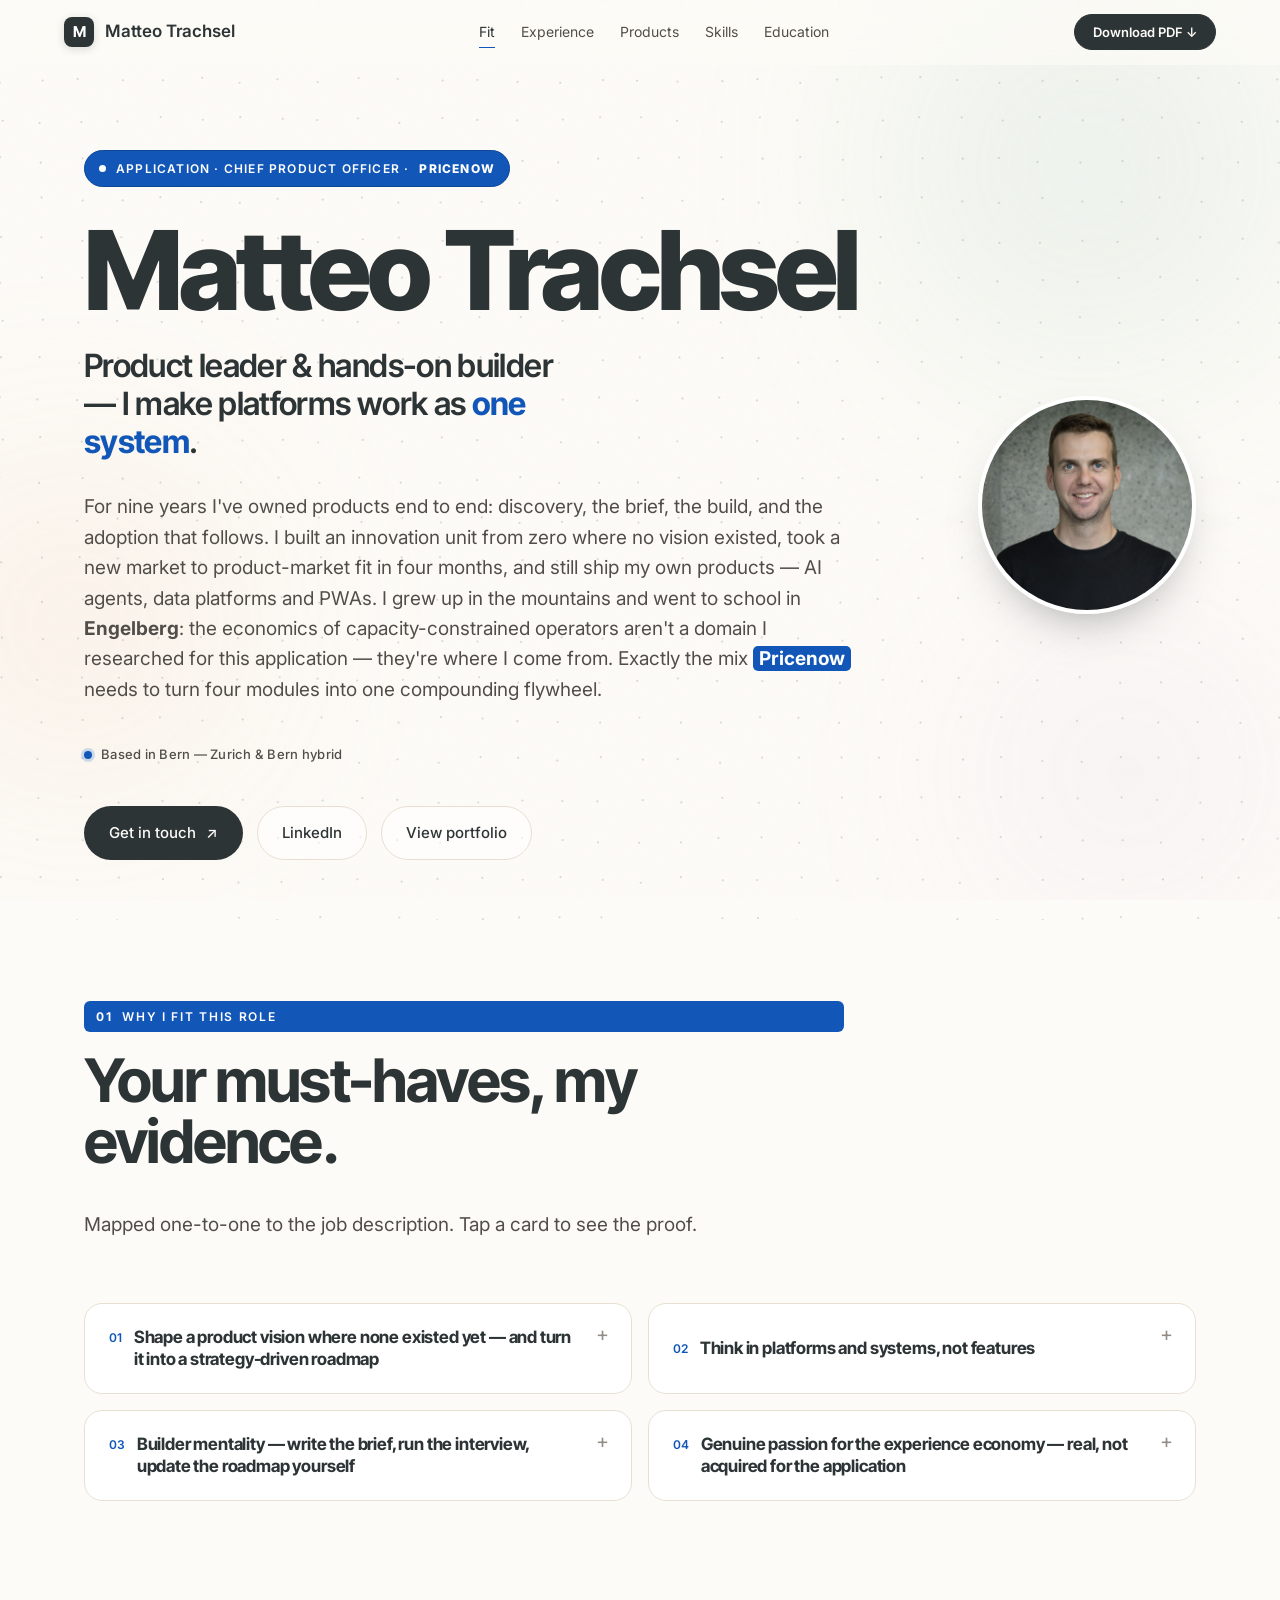
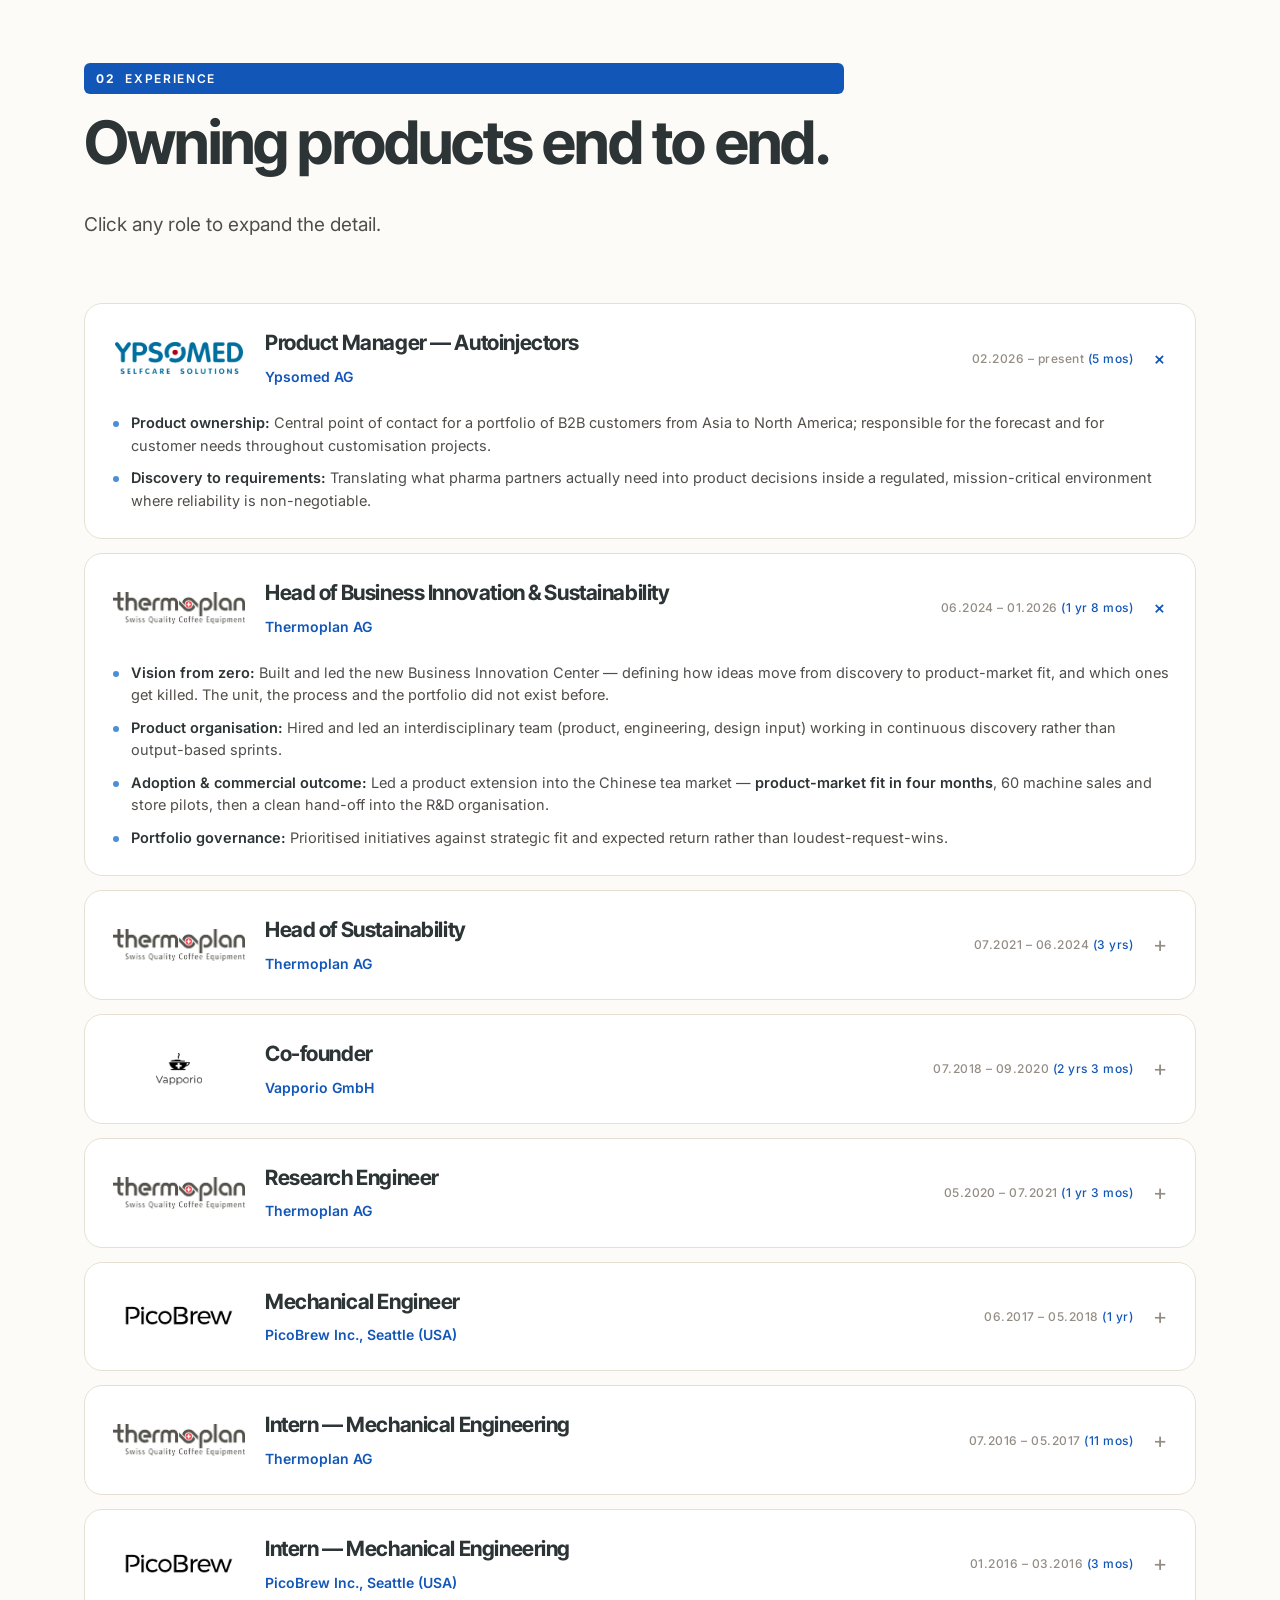
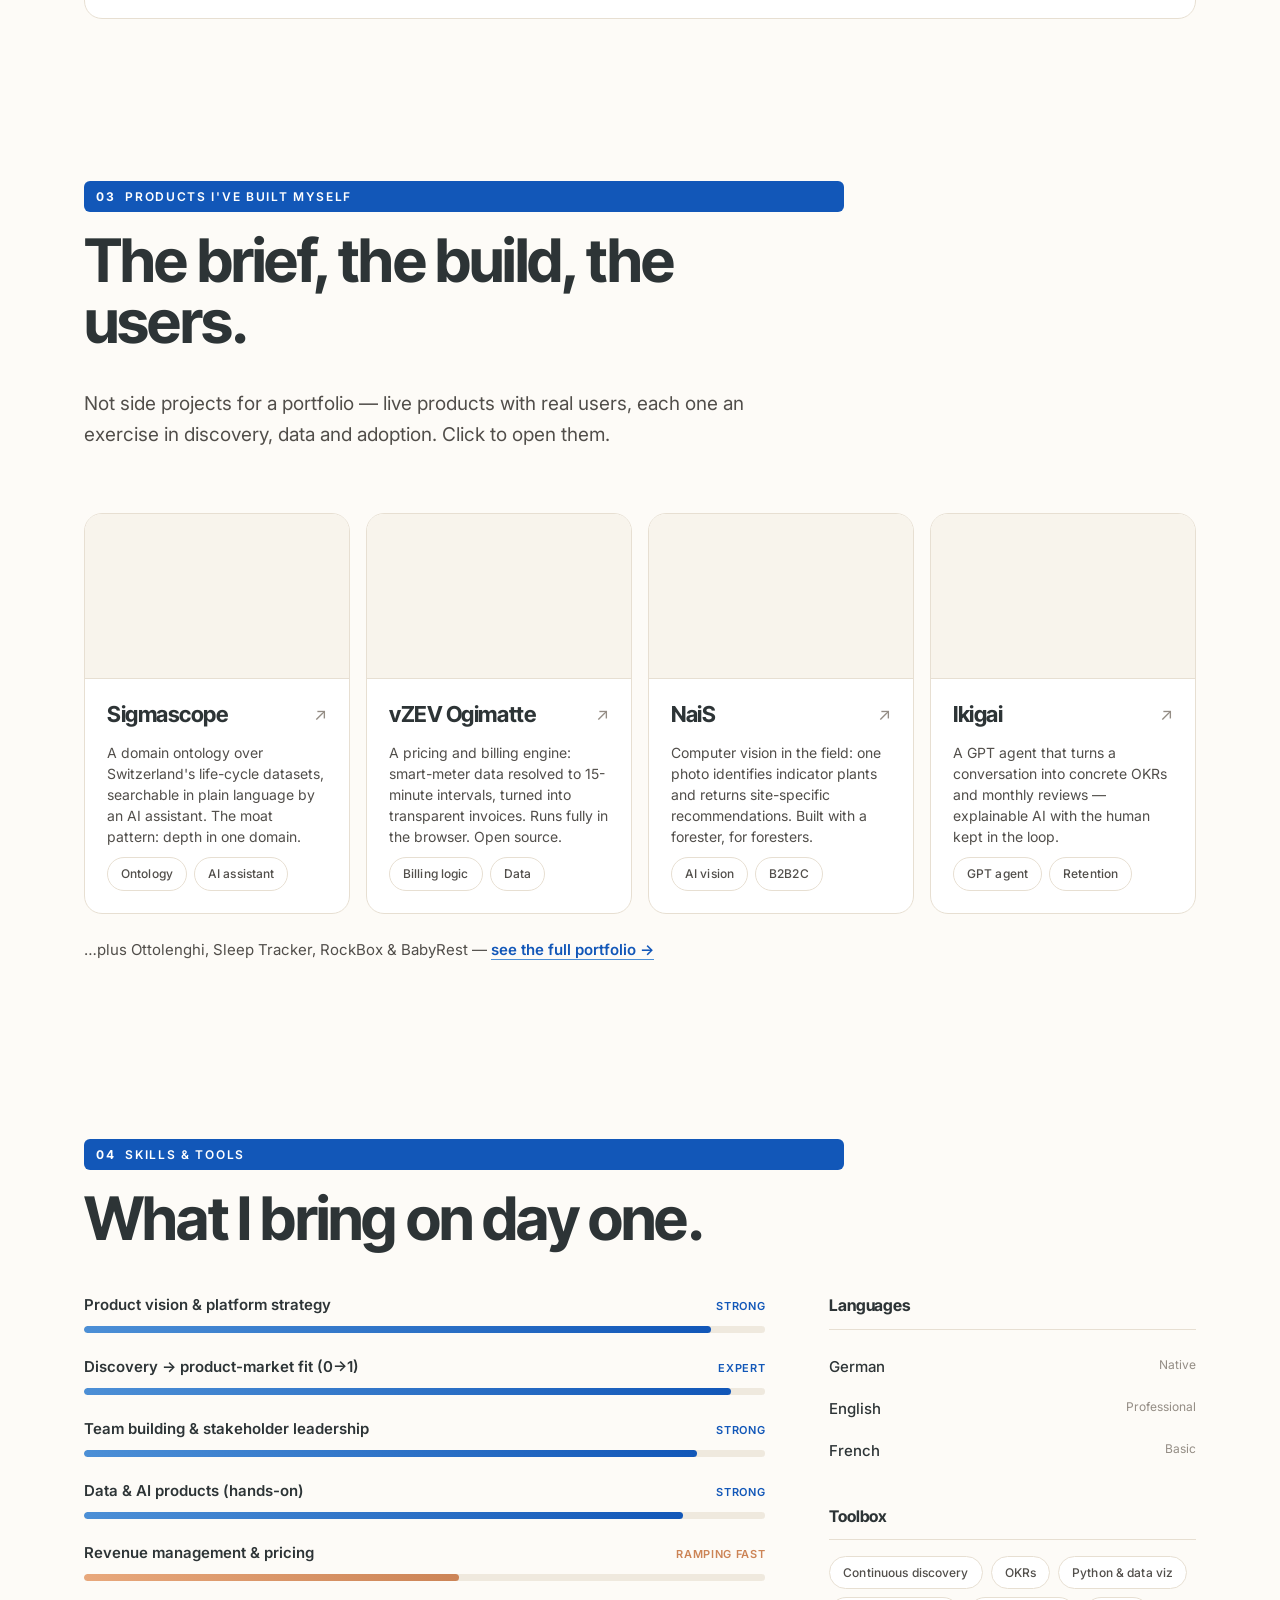
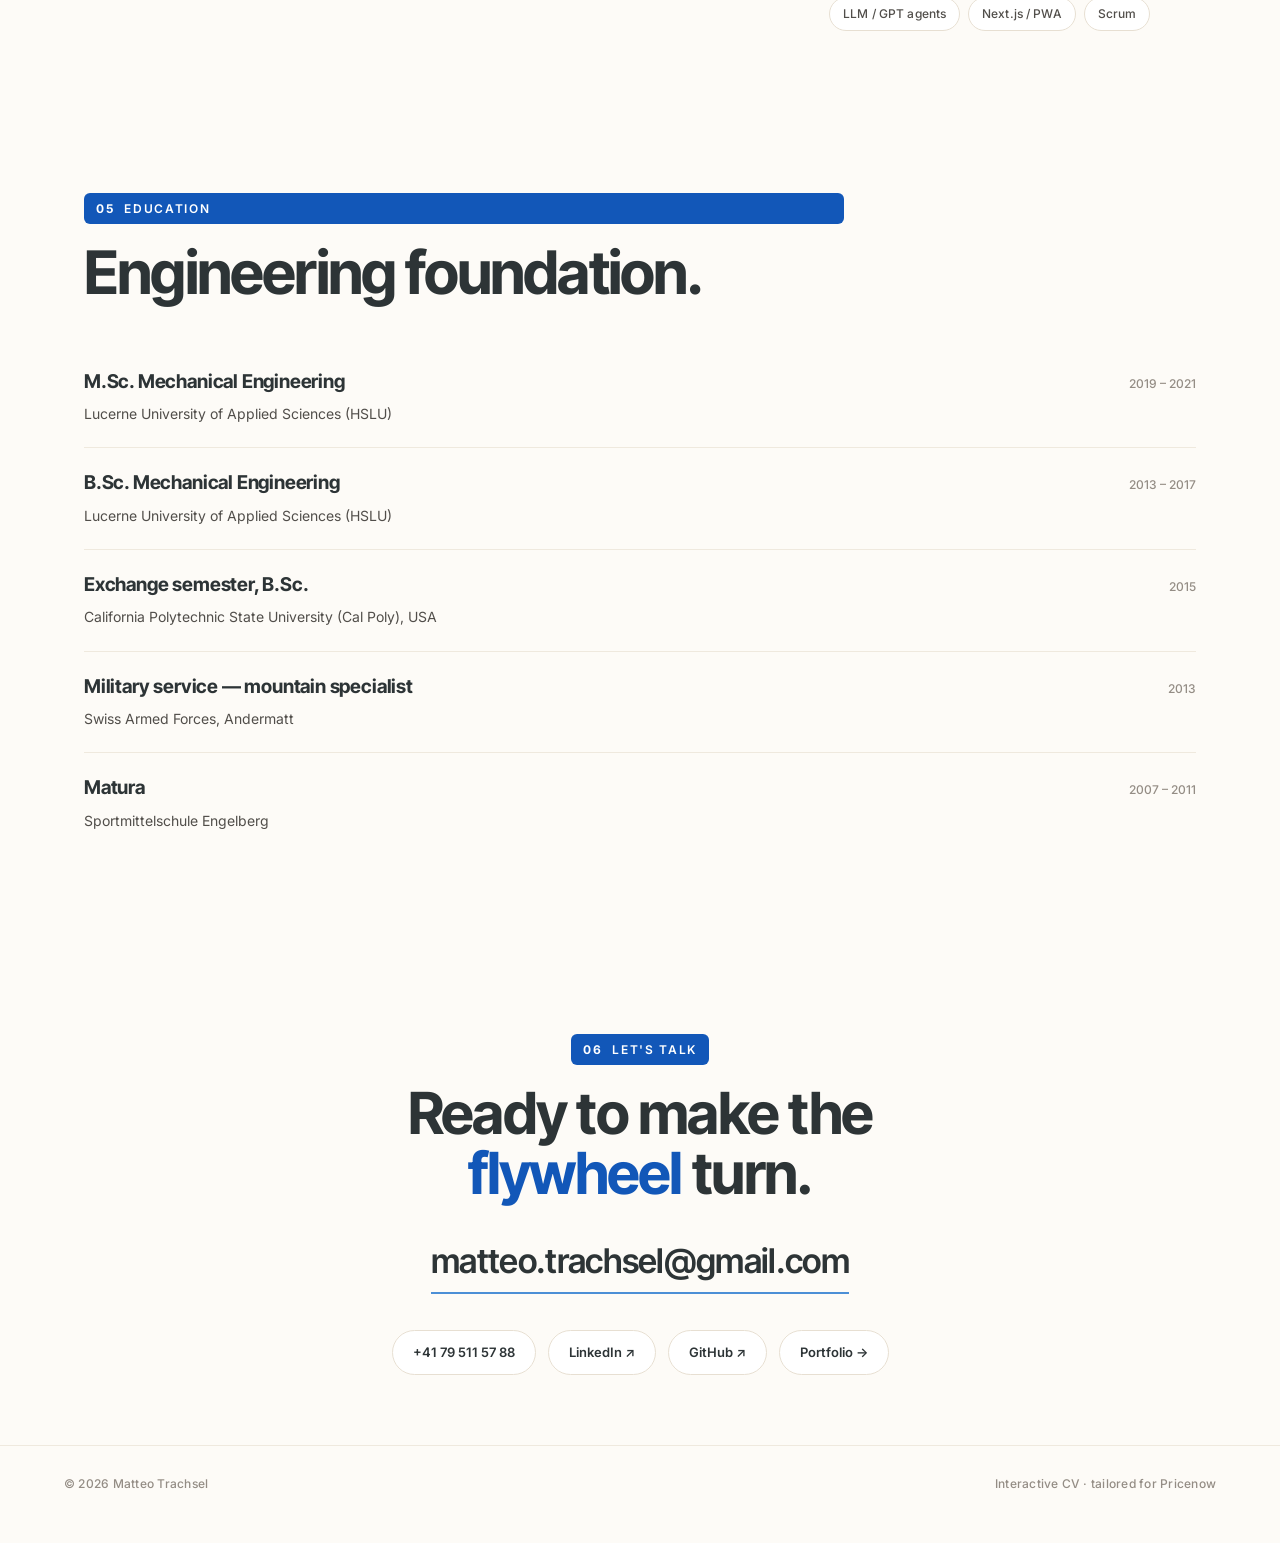
==== commit d4d32b18: "CV: retarget from BKW to Pricenow Chief Product Officer - Full content rewrite for the CPO mandate: " ====
--- a/cv.html
+++ b/cv.html
@@ -1,24 +1,24 @@
 <!DOCTYPE html>
 <!--
   Matteo Trachsel — Interactive CV
-  Tailored application for: Program Manager AI Transformation & Innovation · BKW
-  Reuses the portfolio design system (Inter, warm-minimal, sage accent).
+  Tailored application for: Chief Product Officer · Pricenow AG
+  Reuses the portfolio design system (Inter, warm-minimal) with a platform-blue accent.
 -->
 <html lang="en">
 
 <head>
   <meta charset="utf-8">
   <meta name="viewport" content="width=device-width, initial-scale=1">
-  <title>Matteo Trachsel — CV · Program Manager AI Transformation &amp; Innovation</title>
+  <title>Matteo Trachsel — CV · Chief Product Officer</title>
   <meta name="description"
-    content="Interactive CV of Matteo Trachsel — tailored application for Program Manager AI Transformation & Innovation at BKW. Hands-on AI builder, innovation lead, product-market-fit specialist.">
+    content="Interactive CV of Matteo Trachsel — tailored application for Chief Product Officer at Pricenow. Product leader, hands-on builder, platform thinker with genuine roots in the alpine experience economy.">
   <link rel="preconnect" href="https://fonts.googleapis.com">
   <link rel="preconnect" href="https://fonts.gstatic.com" crossorigin>
   <link
     href="https://fonts.googleapis.com/css2?family=Inter:wght@400;500;600;700&family=Inter+Tight:wght@500;600;700;800&display=swap"
     rel="stylesheet">
   <link rel="stylesheet" href="styles.css">
-  <link rel="stylesheet" href="cv.css?v=5">
+  <link rel="stylesheet" href="cv.css?v=6">
 </head>
 
 <body>
@@ -29,15 +29,15 @@
   <div class="print-cover">
     <a class="pc-banner" href="https://matteotrachsel.github.io/Portfolio/cv.html">
       <span class="pc-flag">Keine klassische Bewerbung</span>
-      <span class="pc-text">Meine Bewerbung ist eine <b>interaktive Webseite</b> — dieses PDF ist nur der Auszug.
-        Vollständige Bewerbung mit Live-Demos meiner KI-Apps:</span>
+      <span class="pc-text">Meine Bewerbung ist eine <b>interaktive Webseite</b> — dieses PDF ist der Auszug. Vollständige
+        Bewerbung mit Live-Demos der Produkte, die ich selbst gebaut habe:</span>
       <span class="pc-url">matteotrachsel.github.io/Portfolio/cv.html</span>
     </a>
-    <p class="pc-to">Für <b>Björn Andersson</b>, Recruiting Partner BKW · bjoern.andersson@bkw-engineering.com</p>
+    <p class="pc-to">Für das <b>Recruiting-Team von Pricenow</b> · recruiting@pricenow.ch</p>
     <div class="pc-id">
       <div class="pc-name">
         <strong>Matteo Trachsel</strong>
-        <span>Bewerbung: Program Manager AI Transformation &amp; Innovation</span>
+        <span>Bewerbung: Chief Product Officer</span>
       </div>
       <div class="pc-contact">
         <span>matteo.trachsel@gmail.com</span>
@@ -61,7 +61,7 @@
     <div class="cv-links">
       <a href="#fit">Fit</a>
       <a href="#experience">Experience</a>
-      <a href="#projects">AI&nbsp;projects</a>
+      <a href="#projects">Products</a>
       <a href="#skills">Skills</a>
       <a href="#education">Education</a>
     </div>
@@ -73,27 +73,28 @@
     <canvas class="dot-field" id="dotField" aria-hidden="true"></canvas>
     <div class="wrap hero-grid">
       <div class="hero-text">
-      <span class="cv-eyebrow"><span class="dot"></span>Application · Program Manager AI Transformation &amp; Innovation ·
-        <span class="post">BKW</span></span>
-      <h1 class="split">Matteo&nbsp;Trachsel</h1>
-      <p class="cv-role">Innovation leader &amp; hands-on AI builder — I turn AI capability into <span
-          class="em">enterprise value</span>.</p>
-      <p class="cv-lede">For nine years I've translated real needs (job-to-be-done) into shipped products, from IoT
-        hardware to a portfolio of AI apps and today as a product manager at Ypsomed. I lead programmes from idea to
-        product-market fit, align stakeholders across an organisation and make complex technology tangible for the
-        people who use it. Exactly what <span class="post">BKW</span> needs to steer AI transformation across the group,
-        from strategy to scaled, value-creating use cases.</p>
-
-      <p class="cv-meta"><span class="pin" aria-hidden="true"></span>Based in Bern</p>
-
-      <div class="cv-actions">
-        <a class="btn btn-primary"
-          href="mailto:matteo.trachsel@gmail.com?subject=Program%20Manager%20AI%20Transformation%20%26%20Innovation%20%E2%80%93%20BKW">Get in
-          touch <span class="arrow">↗</span></a>
-        <a class="btn btn-ghost" href="https://www.linkedin.com/in/matteotrachsel" target="_blank"
-          rel="noopener">LinkedIn</a>
-        <a class="btn btn-ghost" href="index.html" target="_blank" rel="noopener">View portfolio</a>
-      </div>
+        <span class="cv-eyebrow"><span class="dot"></span>Application · Chief Product Officer ·
+          <span class="post">Pricenow</span></span>
+        <h1 class="split">Matteo&nbsp;Trachsel</h1>
+        <p class="cv-role">Product leader &amp; hands-on builder — I make platforms work as <span class="em">one
+            system</span>.</p>
+        <p class="cv-lede">For nine years I've owned products end to end: discovery, the brief, the build, and the
+          adoption that follows. I built an innovation unit from zero where no vision existed, took a new market to
+          product-market fit in four months, and still ship my own products — AI agents, data platforms and PWAs. I grew
+          up in the mountains and went to school in <b>Engelberg</b>: the economics of capacity-constrained
+          operators aren't a domain I researched for this application — they're where I come from. Exactly the mix
+          <span class="post">Pricenow</span> needs to turn four modules into one compounding flywheel.</p>
+
+        <p class="cv-meta"><span class="pin" aria-hidden="true"></span>Based in Bern — Zurich &amp; Bern hybrid</p>
+
+        <div class="cv-actions">
+          <a class="btn btn-primary"
+            href="mailto:matteo.trachsel@gmail.com?subject=Chief%20Product%20Officer%20%E2%80%93%20Pricenow">Get in
+            touch <span class="arrow">↗</span></a>
+          <a class="btn btn-ghost" href="https://www.linkedin.com/in/matteotrachsel" target="_blank"
+            rel="noopener">LinkedIn</a>
+          <a class="btn btn-ghost" href="index.html" target="_blank" rel="noopener">View portfolio</a>
+        </div>
       </div>
       <img class="cv-portrait" src="assets/portrait-sq.jpg" alt="Matteo Trachsel" onerror="this.remove()">
     </div>
@@ -104,48 +105,53 @@
     <div class="wrap">
       <div class="sec-head reveal">
         <div class="kicker"><span class="idx">01</span> Why I fit this role</div>
-        <h2>Your requirements, my evidence.</h2>
+        <h2>Your must-haves, my evidence.</h2>
         <p class="sub">Mapped one-to-one to the job description. Tap a card to see the proof.</p>
       </div>
 
       <div class="fit-grid" data-stagger>
         <button class="fit-card reveal" type="button">
-          <div class="fit-q"><span class="qn">01</span>Identify, prioritise and scale AI use cases along the value chain
-          </div>
-          <div class="fit-a">AI creates value when it serves a real job-to-be-done. I uncover where AI genuinely moves
-            the needle, prioritise ruthlessly and scale what works — the method behind 8+ shipped AI products (Ikigai,
-            NaiS, Sigmascope), each taken from idea to real use.</div>
+          <div class="fit-q"><span class="qn">01</span>Shape a product vision where none existed yet — and turn it into
+            a strategy-driven roadmap</div>
+          <div class="fit-a">I built Thermoplan's Business Innovation Center from zero: no unit, no process, no
+            vision. I defined how ideas become validated products, staffed the team, and ran it to outcomes — including
+            a product extension for the Chinese tea market that reached <b>product-market fit in four months</b> and 60
+            machine sales before hand-off to R&amp;D. Before that, as Head of Sustainability, I wrote the company's
+            first group-wide strategy with its own KPI and milestone system.</div>
         </button>
         <button class="fit-card reveal" type="button">
-          <div class="fit-q"><span class="qn">02</span>Own a group-wide programme — strategy, roadmap, budget, KPIs, risk
-          </div>
-          <div class="fit-a">I led the CHF 8.1M Innosuisse "Circulus" programme and built Thermoplan's Business
-            Innovation Center from zero — owning strategy, roadmap, budget and KPIs from idea to product-market fit and
-            hand-off to the line organisation.</div>
+          <div class="fit-q"><span class="qn">02</span>Think in platforms and systems, not features</div>
+          <div class="fit-a">My instinct is to build the system underneath, not the one-off. I replaced manual
+            reporting with an automated accounting platform spanning Scope 1–3 — one data model, interactive
+            visualisation, and a report partners could self-serve. With Sigmascope I built exactly the pattern you call
+            a moat: a <b>domain ontology</b> over Switzerland's life-cycle datasets, made searchable in plain language.
+            Depth in one domain beats breadth across many — that's a conviction, not a slogan.</div>
         </button>
         <button class="fit-card reveal" type="button">
-          <div class="fit-q"><span class="qn">03</span>Align stakeholders up to C-level and build a cross-functional
-            network</div>
-          <div class="fit-a">As Head of Sustainability I aligned a complex, company-wide stakeholder landscape and built
-            cross-departmental leadership teams — communicating from shop floor to executive level and harmonising
-            technical, business and governance goals.</div>
+          <div class="fit-q"><span class="qn">03</span>Builder mentality — write the brief, run the interview, update
+            the roadmap yourself</div>
+          <div class="fit-a">At 20 people the product leader has to do the work. I ship products myself: an AI career
+            coach with a GPT agent, a computer-vision field app built together with a forester, an in-browser billing
+            tool for solar self-consumption. I run the interviews, write the brief, build the MVP, and watch what people
+            actually do with it — <b>eight products live</b>, not slideware.
+            <span class="fit-links">
+              <a href="https://sigmascope.ch/" target="_blank" rel="noopener"
+                onclick="event.stopPropagation()">Sigmascope — AI over LCA data ↗</a>
+              <a href="https://nais-sigma.vercel.app/" target="_blank" rel="noopener"
+                onclick="event.stopPropagation()">NaiS — computer vision in the field ↗</a>
+              <a href="https://vzev-ogimatte.vercel.app/" target="_blank" rel="noopener"
+                onclick="event.stopPropagation()">vZEV Ogimatte — billing engine ↗</a>
+            </span>
+          </div>
         </button>
         <div class="fit-card reveal" role="button" tabindex="0">
-          <div class="fit-q"><span class="qn">04</span>Communicate with impact — and real energy &amp; sustainability
-            depth</div>
-          <div class="fit-a">Strong communication and facilitation are core to me: Design Thinking workshops, an öbu SBTi
-            webinar and conference talks. And I bring genuine energy-sector depth — 93,000 t CO₂e cut, life-cycle
-            analysis and an in-browser solar self-consumption billing tool (vZEV).
-            <span class="fit-links">
-              <a href="https://sustainableswitzerland.ch/artikel/klimaschutz-unternehmen-ueberholen-die-politik-id.1279"
-                target="_blank" rel="noopener" onclick="event.stopPropagation()">Sustainable Switzerland — Klimaschutz
-                ↗</a>
-              <a href="https://youtu.be/KG-DGkoCGPc?si=GpdCr8rZWnBxoh1z&amp;t=1601" target="_blank" rel="noopener"
-                onclick="event.stopPropagation()">öbu-Impuls — webinar ↗</a>
-              <a href="https://www.swiss-medtech.ch/sites/default/files/2023-06/SMD23_Matteo_Trachsel_Slides.pdf"
-                target="_blank" rel="noopener" onclick="event.stopPropagation()">Medtech Day 2023 — presentation ↗</a>
-            </span>
-          </div>
+          <div class="fit-q"><span class="qn">04</span>Genuine passion for the experience economy — real, not acquired
+            for the application</div>
+          <div class="fit-a">I went to the <b>Sportmittelschule Engelberg</b> and served as a mountain specialist in the
+            Swiss Army; ski touring and mountaineering are still how I spend my weekends. I know what a weather window,
+            a peak Saturday and a half-empty Tuesday mean for an operator whose capacity expires daily — the exact
+            economics dynamic pricing exists to solve. Add nine years of Swiss B2B: industrial partners, DACH buying
+            culture, and decisions made with data.</div>
         </div>
       </div>
     </div>
@@ -156,13 +162,13 @@
     <div class="wrap">
       <div class="sec-head reveal">
         <div class="kicker"><span class="idx">02</span> Experience</div>
-        <h2>From engineering to AI-led innovation.</h2>
+        <h2>Owning products end to end.</h2>
         <p class="sub">Click any role to expand the detail.</p>
       </div>
 
       <div class="xp-list" id="xpList">
 
-        <article class="xp reveal open" data-themes="innovation leadership">
+        <article class="xp reveal open">
           <header class="xp-head">
             <div class="xp-logo"><img src="assets/logos/ypsomed.png" alt="Ypsomed logo" loading="lazy"
                 onerror="this.remove()"><span class="mono">Y</span></div>
@@ -174,18 +180,16 @@
             <span class="xp-toggle" aria-hidden="true">+</span>
           </header>
           <div class="xp-body">
-            <p class="xp-sum">Product manager for self-injection devices (autoinjectors) at Ypsomed — a leading Swiss
-              medical-technology company in drug-delivery systems.</p>
-            <ul>
-              <li><b>Product ownership:</b> Responsible for a variety of customers from Asia to North America. A central role and the main point of contact for these customers. Responsible for the forecast and the customer needs during customisation projects.</li>
-              <li><b>User centric:</b> Understand the needs of pharma partners and bring them into the company.</li>
-            </ul>
-            <div class="xp-tags"><span class="tag">Product management</span><span class="tag">MedTech</span><span
-                class="tag">Cross-functional</span></div>
-          </div>
-        </article>
-
-        <article class="xp reveal open" data-themes="innovation leadership ai">
+            <ul>
+              <li><b>Product ownership:</b> Central point of contact for a portfolio of B2B customers from Asia to North
+                America; responsible for the forecast and for customer needs throughout customisation projects.</li>
+              <li class="pr-hide"><b>Discovery to requirements:</b> Translating what pharma partners actually need into product
+                decisions inside a regulated, mission-critical environment where reliability is non-negotiable.</li>
+            </ul>
+          </div>
+        </article>
+
+        <article class="xp reveal open">
           <header class="xp-head">
             <div class="xp-logo"><img src="assets/logos/thermoplan.webp" alt="Thermoplan logo" loading="lazy"
                 onerror="this.remove()"><span class="mono">T</span></div>
@@ -197,23 +201,22 @@
             <span class="xp-toggle" aria-hidden="true">+</span>
           </header>
           <div class="xp-body">
-            <p class="xp-sum">Extended my prior role with ownership of business-model innovation and market-side
-              innovation projects.</p>
-            <ul>
-              <li><b>Strategy:</b> Built &amp; lead the new Business Innovation Center, steering strategic innovation
-                from idea to product-market fit.</li>
-              <li class="pr-hide"><b>Team:</b> Built and lead an interdisciplinary team focused on collaborative innovation methods and
-                fast time-to-market.</li>
-              <li><b>Market expansion:</b> Led a product-extension project for the Chinese tea market — <b>PMF in 4
-                  months</b> via agile prototyping, resulting in <b>60 machine sales</b> and store pilots, then handed
-                to the R&amp;D process.</li>
-            </ul>
-            <div class="xp-tags"><span class="tag">Innovation strategy</span><span class="tag">MVP / PMF</span><span
-                class="tag">Team leadership</span></div>
-          </div>
-        </article>
-
-        <article class="xp reveal" data-themes="sustainability leadership ai">
+            <ul>
+              <li><b>Vision from zero:</b> Built and led the new Business Innovation Center — defining how ideas move
+                from discovery to product-market fit, and which ones get killed. The unit, the process and the
+                portfolio did not exist before.</li>
+              <li class="pr-hide"><b>Product organisation:</b> Hired and led an interdisciplinary team (product, engineering, design
+                input) working in continuous discovery rather than output-based sprints.</li>
+              <li><b>Adoption &amp; commercial outcome:</b> Led a product extension into the Chinese tea market —
+                <b>product-market fit in four months</b>, 60 machine sales and store pilots, then a clean hand-off into
+                the R&amp;D organisation.</li>
+              <li class="pr-hide"><b>Portfolio governance:</b> Prioritised initiatives against strategic fit and
+                expected return rather than loudest-request-wins.</li>
+            </ul>
+          </div>
+        </article>
+
+        <article class="xp reveal">
           <header class="xp-head">
             <div class="xp-logo"><img src="assets/logos/thermoplan.webp" alt="Thermoplan logo" loading="lazy"
                 onerror="this.remove()"><span class="mono">T</span></div>
@@ -226,25 +229,45 @@
           </header>
           <div class="xp-body">
             <ul>
-              <li><b>Project lead (2024–2027):</b> Led the Innosuisse-funded <b>"Circulus"</b> programme (CHF 8.1M
-                budget) for holistic circular-economy implementation.</li>
-              <li class="pr-hide"><b>Strategy:</b> Developed &amp; launched the first company-wide sustainability strategy with an
-                SBTi-aligned decarbonisation plan and net-zero-2050 KPIs.</li>
-              <li class="pr-hide"><b>Team:</b> Established a cross-departmental sustainability leadership team using Scrum to improve
-                collaboration and accountability.</li>
-              <li class="pr-hide"><b>Stakeholders:</b> Direct communication with key stakeholders and customers to harmonise
-                sustainability and business goals.</li>
-              <li><b>Automation:</b> Built an automated emissions-accounting system with interactive data visualisations
-                (Python) — driving a <b>93,000 t CO₂e</b> reduction across Scope 1–3 in 4 years.</li>
-              <li class="pr-hide"><b>Reporting:</b> Ran LCAs and built an interactive Product Environmental Report
-                (report.thermoplan.ch) — a top-10 company site, used in every tender.</li>
-            </ul>
-            <div class="xp-tags"><span class="tag">Stakeholder mgmt</span><span class="tag">Python
-                automation</span><span class="tag">Data viz</span><span class="tag">Scrum</span></div>
-          </div>
-        </article>
-
-        <article class="xp reveal" data-themes="ai sustainability">
+              <li><b>Strategy &amp; KPI system:</b> Wrote and launched the first group-wide strategy with a science-based
+                target path, concrete milestones and KPIs — the north star the organisation had been missing.</li>
+              <li><b>Built the data platform:</b> Replaced manual reporting with an automated accounting system (Python)
+                covering Scope 1–3, with interactive visualisation — the single source of truth for steering, reporting
+                and customer requests. It supported a <b>93,000 t CO₂e</b> reduction over four years.</li>
+              <li class="pr-hide"><b>Customer-facing product:</b> Built an interactive Product Environmental Report
+                (report.thermoplan.ch) that became a top-10 company page and is used in every tender — a product, not a
+                PDF.</li>
+              <li class="pr-hide"><b>Programme leadership:</b> Led the Innosuisse-funded <b>Circulus</b> programme (CHF 8.1M budget,
+                2024–2027) with university partners — budget, roadmap and delivery.</li>
+              <li class="pr-hide"><b>Stakeholders to board level:</b> Built a cross-departmental leadership team using
+                Scrum and aligned technical, commercial and governance goals with executives and key customers.</li>
+            </ul>
+          </div>
+        </article>
+
+        <article class="xp reveal">
+          <header class="xp-head">
+            <div class="xp-logo"><img src="assets/logos/vapporio.png" alt="Vapporio logo" loading="lazy"
+                onerror="this.remove()"><span class="mono">V</span></div>
+            <div class="xp-title">
+              <h3>Co-founder</h3>
+              <span class="xp-org">Vapporio GmbH</span>
+            </div>
+            <span class="xp-date">07.2018 – 09.2020 <span class="dur">(2 yrs 3 mos)</span></span>
+            <span class="xp-toggle" aria-hidden="true">+</span>
+          </header>
+          <div class="xp-body">
+            <ul>
+              <li><b>0 → 1 as founder:</b> Took a patentable instant-steam module from idea to customer tests in two
+                months, with up to <b>80% energy savings</b>; secured innovation funding via the Coffee Excellence
+                Center (ZHAW).</li>
+              <li class="pr-hide"><b>Pivot on evidence:</b> Ran the customer interviews myself and repositioned the product repeatedly
+                based on what buyers actually did — the discipline of killing your own assumptions.</li>
+            </ul>
+          </div>
+        </article>
+
+        <article class="xp reveal">
           <header class="xp-head">
             <div class="xp-logo"><img src="assets/logos/thermoplan.webp" alt="Thermoplan logo" loading="lazy"
                 onerror="this.remove()"><span class="mono">T</span></div>
@@ -257,43 +280,13 @@
           </header>
           <div class="xp-body">
             <ul>
-              <li><b>Automation:</b> Designed &amp; built an automatic measurement and visualisation program in Python
-                for enthalpy-flow measurement in coffee machines.</li>
-              <li><b>Impact:</b> Optimised processes for a major customer, saving over <b>4,000 t CO₂e</b> per year.
-              </li>
-            </ul>
-            <div class="xp-tags"><span class="tag">Python</span><span class="tag">Measurement &amp; viz</span></div>
-          </div>
-        </article>
-
-        <article class="xp reveal" data-themes="innovation ai">
-          <header class="xp-head">
-            <div class="xp-logo"><img src="assets/logos/vapporio.png" alt="Vapporio logo" loading="lazy"
-                onerror="this.remove()"><span class="mono">V</span></div>
-            <div class="xp-title">
-              <h3>Co-founder</h3>
-              <span class="xp-org">Vapporio GmbH</span>
-            </div>
-            <span class="xp-date">07.2018 – 09.2020 <span class="dur">(2 yrs 3 mos)</span></span>
-            <span class="xp-toggle" aria-hidden="true">+</span>
-          </header>
-          <div class="xp-body">
-            <ul>
-              <li><b>Product:</b> Developed a patentable instant-steam module for coffee machines with automatic milk
-                frothing and up to <b>80% energy savings</b>.</li>
-              <li><b>Go-to-market:</b> Concept to customer tests in 2 months; secured innovation funding via the Coffee
-                Excellence Center (ZHAW).</li>
-              <li class="pr-hide"><b>Business development:</b> be-advanced Challenge Accelerator; refined product strategy through many
-                pivots driven by customer feedback.</li>
-              <li class="pr-hide"><b>Consulting:</b> Long-term module tests with one of the largest coffee-machine makers; customer
-                surveys, patent research and cost optimisation.</li>
-            </ul>
-            <div class="xp-tags"><span class="tag">0→1 product</span><span class="tag">Pivots</span><span
-                class="tag">Consulting</span></div>
-          </div>
-        </article>
-
-        <article class="xp reveal" data-themes="innovation leadership">
+              <li>Designed and built an automated measurement and visualisation tool in Python; process optimisation at
+                a major customer saving over <b>4,000 t CO₂e per year</b>.</li>
+            </ul>
+          </div>
+        </article>
+
+        <article class="xp reveal">
           <header class="xp-head">
             <div class="xp-logo"><img src="assets/logos/picobrew.png" alt="PicoBrew logo" loading="lazy"
                 onerror="this.remove()"><span class="mono">P</span></div>
@@ -306,19 +299,13 @@
           </header>
           <div class="xp-body">
             <ul>
-              <li><b>Project lead:</b> End-to-end development of a patentable IoT fermentation monitor for home brewers.
-              </li>
-              <li><b>Coordination:</b> Led an interdisciplinary team of 3 engineers and 20+ suppliers to market launch
-                in 8 months.</li>
-              <li class="pr-hide"><b>China production:</b> Supervised the first run of 5,000 units, coordinated zero-series production
-                in China and secured quality standards.</li>
-            </ul>
-            <div class="xp-tags"><span class="tag">IoT</span><span class="tag">Supplier coordination</span><span
-                class="tag">Launch</span></div>
-          </div>
-        </article>
-
-        <article class="xp reveal" data-themes="leadership">
+              <li>End-to-end ownership of a patentable IoT fermentation monitor: 3 engineers, 20+ suppliers, market
+                launch in eight months and a first production run of 5,000 units in China.</li>
+            </ul>
+          </div>
+        </article>
+
+        <article class="xp reveal">
           <header class="xp-head">
             <div class="xp-logo"><img src="assets/logos/thermoplan.webp" alt="Thermoplan logo" loading="lazy"
                 onerror="this.remove()"><span class="mono">T</span></div>
@@ -331,13 +318,12 @@
           </header>
           <div class="xp-body">
             <ul>
-              <li>Mechanical-engineering internship at a leading Swiss coffee-equipment manufacturer — hands-on
-                foundation in real product development.</li>
-            </ul>
-          </div>
-        </article>
-
-        <article class="xp reveal" data-themes="leadership">
+              <li>Mechanical-engineering internship at a leading Swiss coffee-equipment manufacturer.</li>
+            </ul>
+          </div>
+        </article>
+
+        <article class="xp reveal">
           <header class="xp-head">
             <div class="xp-logo"><img src="assets/logos/picobrew.png" alt="PicoBrew logo" loading="lazy"
                 onerror="this.remove()"><span class="mono">P</span></div>
@@ -350,8 +336,7 @@
           </header>
           <div class="xp-body">
             <ul>
-              <li>Mechanical-engineering internship in Seattle — early hands-on product-development experience at a US
-                hardware startup.</li>
+              <li>Early hands-on product-development experience at a US hardware startup.</li>
             </ul>
           </div>
         </article>
@@ -360,71 +345,72 @@
     </div>
   </section>
 
-  <!-- ===================== AI PROJECTS ===================== -->
+  <!-- ===================== PRODUCTS ===================== -->
   <section class="cv-sec" id="projects">
     <div class="wrap">
       <div class="sec-head reveal">
-        <div class="kicker"><span class="idx">03</span> AI in practice</div>
-        <h2>I don't just talk AI — I ship it.</h2>
-        <p class="sub">A self-built portfolio of AI &amp; PWA apps, each solving a real, everyday need. Proof that I can
-          turn AI capability into tools people actually use.</p>
+        <div class="kicker"><span class="idx">03</span> Products I've built myself</div>
+        <h2>The brief, the build, the users.</h2>
+        <p class="sub">Not side projects for a portfolio — live products with real users, each one an exercise in
+          discovery, data and adoption. Click to open them.</p>
       </div>
 
       <div class="proj-grid" data-stagger>
-        <a class="proj reveal" href="https://ikigai2.vercel.app/" target="_blank" rel="noopener">
+        <a class="proj reveal" href="https://sigmascope.ch/" target="_blank" rel="noopener">
           <div class="proj-shot">
-            <div class="frame-holder" data-src="https://ikigai2.vercel.app/">
-              <div class="proj-poster" style="background:linear-gradient(160deg,#7CB8A0,#5A9A82)"><span>IK</span></div>
+            <div class="frame-holder" data-src="https://sigmascope.ch/" data-w="1340">
+              <div class="proj-poster" style="background:linear-gradient(150deg,#2F6FBF,#134C93)"><span>SS</span></div>
             </div>
           </div>
           <div class="proj-info">
-            <div class="proj-top"><span class="proj-name">Ikigai</span><span class="proj-ar">↗</span></div>
-            <p>A GPT agent that coaches you through purpose &amp; turns it into OKRs. Conversational AI doing the hard
-              part.</p>
-            <div class="proj-tags"><span class="tag">GPT agent</span><span class="tag">PWA</span></div>
+            <div class="proj-top"><span class="proj-name">Sigmascope</span><span class="proj-ar">↗</span></div>
+            <p>A domain ontology over Switzerland's life-cycle datasets, searchable in plain language by an AI
+              assistant. The moat pattern: depth in one domain.</p>
+            <div class="proj-tags"><span class="tag">Ontology</span><span class="tag">AI assistant</span></div>
+          </div>
+        </a>
+        <a class="proj reveal" href="https://vzev-ogimatte.vercel.app/" target="_blank" rel="noopener">
+          <div class="proj-shot">
+            <div class="frame-holder" data-src="https://vzev-ogimatte.vercel.app/" data-w="1340">
+              <div class="proj-poster" style="background:linear-gradient(150deg,#3E86D6,#1F5EA8)"><span>vZ</span></div>
+            </div>
+          </div>
+          <div class="proj-info">
+            <div class="proj-top"><span class="proj-name">vZEV Ogimatte</span><span class="proj-ar">↗</span></div>
+            <p>A pricing and billing engine: smart-meter data resolved to 15-minute intervals, turned into transparent
+              invoices. Runs fully in the browser. Open source.</p>
+            <div class="proj-tags"><span class="tag">Billing logic</span><span class="tag">Data</span></div>
           </div>
         </a>
         <a class="proj reveal" href="https://nais-sigma.vercel.app/" target="_blank" rel="noopener">
           <div class="proj-shot">
             <div class="frame-holder" data-src="https://nais-sigma.vercel.app/">
-              <div class="proj-poster" style="background:linear-gradient(160deg,#6FAE83,#4F8A5E)"><span>Na</span></div>
+              <div class="proj-poster" style="background:linear-gradient(160deg,#4E9AD6,#25659E)"><span>Na</span></div>
             </div>
           </div>
           <div class="proj-info">
             <div class="proj-top"><span class="proj-name">NaiS</span><span class="proj-ar">↗</span></div>
-            <p>Computer-vision plant recognition for foresters — one photo detects indicator plants &amp; suggests tree
-              species.</p>
-            <div class="proj-tags"><span class="tag">AI vision</span><span class="tag">PWA</span></div>
+            <p>Computer vision in the field: one photo identifies indicator plants and returns site-specific
+              recommendations. Built with a forester, for foresters.</p>
+            <div class="proj-tags"><span class="tag">AI vision</span><span class="tag">B2B2C</span></div>
           </div>
         </a>
-        <a class="proj reveal" href="https://sigmascope.ch/" target="_blank" rel="noopener">
+        <a class="proj reveal" href="https://ikigai2.vercel.app/" target="_blank" rel="noopener">
           <div class="proj-shot">
-            <div class="frame-holder" data-src="https://sigmascope.ch/" data-w="1340">
-              <div class="proj-poster" style="background:linear-gradient(150deg,#5E9C8B,#3f7b6c)"><span>SS</span></div>
+            <div class="frame-holder" data-src="https://ikigai2.vercel.app/">
+              <div class="proj-poster" style="background:linear-gradient(160deg,#5AA0DD,#2C6BA8)"><span>IK</span></div>
             </div>
           </div>
           <div class="proj-info">
-            <div class="proj-top"><span class="proj-name">Sigmascope</span><span class="proj-ar">↗</span></div>
-            <p>An AI assistant over Switzerland's LCA datasets — find the right data from plain language.</p>
-            <div class="proj-tags"><span class="tag">AI assistant</span><span class="tag">Data</span></div>
+            <div class="proj-top"><span class="proj-name">Ikigai</span><span class="proj-ar">↗</span></div>
+            <p>A GPT agent that turns a conversation into concrete OKRs and monthly reviews — explainable AI with the
+              human kept in the loop.</p>
+            <div class="proj-tags"><span class="tag">GPT agent</span><span class="tag">Retention</span></div>
           </div>
         </a>
-        <a class="proj reveal" href="https://vzev-ogimatte.vercel.app/" target="_blank" rel="noopener">
-          <div class="proj-shot">
-            <div class="frame-holder" data-src="https://vzev-ogimatte.vercel.app/" data-w="1340">
-              <div class="proj-poster" style="background:linear-gradient(150deg,#E6B85C,#C98A2E)"><span>vZ</span></div>
-            </div>
-          </div>
-          <div class="proj-info">
-            <div class="proj-top"><span class="proj-name">vZEV</span><span class="proj-ar">↗</span></div>
-            <p>In-browser solar self-consumption billing from smart-meter data — automated, transparent, open source.
-            </p>
-            <div class="proj-tags"><span class="tag">Automation</span><span class="tag">Data viz</span></div>
-          </div>
-        </a>
-      </div>
-      <p class="proj-more reveal">…plus Ottolenghi, Sleep Tracker, RockBox &amp; BabyRest — <a href="index.html" target="_blank" rel="noopener">see the
-          full portfolio →</a></p>
+      </div>
+      <p class="proj-more reveal">…plus Ottolenghi, Sleep Tracker, RockBox &amp; BabyRest — <a href="index.html"
+          target="_blank" rel="noopener">see the full portfolio →</a></p>
     </div>
   </section>
 
@@ -439,23 +425,29 @@
       <div class="skills-wrap">
         <div class="skills reveal" id="skills-list">
           <div class="skill">
-            <div class="skill-top"><span>AI agents &amp; LLMs (hands-on)</span><span class="skill-lvl">Strong</span></div>
+            <div class="skill-top"><span>Product vision &amp; platform strategy</span><span
+                class="skill-lvl">Strong</span></div>
             <div class="bar"><i style="--v:92%"></i></div>
           </div>
           <div class="skill">
-            <div class="skill-top"><span>Innovation &amp; product-market fit</span><span class="skill-lvl">Expert</span>
-            </div>
+            <div class="skill-top"><span>Discovery → product-market fit (0→1)</span><span
+                class="skill-lvl">Expert</span></div>
             <div class="bar"><i style="--v:95%"></i></div>
           </div>
           <div class="skill">
-            <div class="skill-top"><span>Programme, change &amp; stakeholder mgmt</span><span
+            <div class="skill-top"><span>Team building &amp; stakeholder leadership</span><span
                 class="skill-lvl">Strong</span></div>
             <div class="bar"><i style="--v:90%"></i></div>
           </div>
           <div class="skill">
-            <div class="skill-top"><span>Enterprise AI strategy &amp; scaling</span><span class="skill-lvl">Strong</span>
-            </div>
-            <div class="bar"><i style="--v:84%"></i></div>
+            <div class="skill-top"><span>Data &amp; AI products (hands-on)</span><span class="skill-lvl">Strong</span>
+            </div>
+            <div class="bar"><i style="--v:88%"></i></div>
+          </div>
+          <div class="skill">
+            <div class="skill-top"><span>Revenue management &amp; pricing</span><span class="skill-lvl warn">Ramping
+                fast</span></div>
+            <div class="bar"><i style="--v:55%"></i></div>
           </div>
         </div>
 
@@ -464,15 +456,14 @@
             <h4>Languages</h4>
             <div class="lang"><span>German</span><span class="lang-lvl">Native</span></div>
             <div class="lang"><span>English</span><span class="lang-lvl">Professional</span></div>
-            <div class="lang"><span>French</span><span class="lang-lvl">Conversational</span></div>
+            <div class="lang"><span>French</span><span class="lang-lvl">Basic</span></div>
           </div>
           <div class="toolbox">
             <h4>Toolbox</h4>
             <div class="chips-static">
-              <span class="tag">LLM / GPT agents</span><span class="tag">Microsoft 365 Copilot</span><span
-                class="tag">Python automation</span><span class="tag">Hermes Agent</span><span
-                class="tag">Gemini</span><span class="tag">Claude Code</span><span class="tag">Google
-                Antigravity</span><span class="tag">Cursor</span><span class="tag">n8n</span>
+              <span class="tag">Continuous discovery</span><span class="tag">OKRs</span><span class="tag">Python &amp;
+                data viz</span><span class="tag">LLM / GPT agents</span><span class="tag">Next.js / PWA</span><span
+                class="tag">Scrum</span>
             </div>
           </div>
         </div>
@@ -521,23 +512,23 @@
   <section class="cv-contact" id="contact">
     <div class="wrap">
       <div class="kicker reveal" style="justify-content:center;"><span class="idx">06</span> Let's talk</div>
-      <h2 class="reveal">Ready to drive <span class="em">AI transformation</span> across BKW.</h2>
+      <h2 class="reveal">Ready to make the <span class="em">flywheel</span> turn.</h2>
       <a class="mail reveal d1"
-        href="mailto:matteo.trachsel@gmail.com?subject=Program%20Manager%20AI%20Transformation%20%26%20Innovation%20%E2%80%93%20BKW">matteo.trachsel@gmail.com</a>
+        href="mailto:matteo.trachsel@gmail.com?subject=Chief%20Product%20Officer%20%E2%80%93%20Pricenow">matteo.trachsel@gmail.com</a>
       <div class="social reveal d2">
         <a href="tel:+41795115788">+41 79 511 57 88</a>
         <a href="https://www.linkedin.com/in/matteotrachsel" target="_blank" rel="noopener">LinkedIn ↗</a>
         <a href="https://github.com/matteotrachsel" target="_blank" rel="noopener">GitHub ↗</a>
-        <a href="index.html">Portfolio →</a>
+        <a href="index.html" target="_blank" rel="noopener">Portfolio →</a>
       </div>
     </div>
     <div class="foot">
       <span>© 2026 Matteo Trachsel</span>
-      <span>Interactive CV · tailored for BKW</span>
+      <span>Interactive CV · tailored for Pricenow</span>
     </div>
   </section>
 
   <script src="cv.js"></script>
 </body>
 
-</html>+</html>
--- a/cv.css
+++ b/cv.css
@@ -3,15 +3,20 @@
    CV-specific layer on top of the portfolio design tokens (styles.css).
    ========================================================================= */
 
+:root {
+  --sage:       #4C8FD6;
+  --sage-dark:  #1257B8;
+  --sage-light: #C3DCF5;
+}
 .em { color: var(--sage-dark); font-weight: 700; }
 
-/* Text selection in BKW orange (CV page only) */
-::selection { background: #FF6418; color: #ffffff; }
-::-moz-selection { background: #FF6418; color: #ffffff; }
-
-/* Section labels highlighted in BKW orange */
+/* Text selection in Pricenow platform blue (CV page only) */
+::selection { background: #1257B8; color: #ffffff; }
+::-moz-selection { background: #1257B8; color: #ffffff; }
+
+/* Section labels highlighted in platform blue */
 .kicker {
-  background: #FF6418; color: #ffffff;
+  background: #1257B8; color: #ffffff;
   padding: 6px 12px; border-radius: 6px;
 }
 .kicker::before { display: none; }
@@ -64,8 +69,8 @@
 .cv-eyebrow {
   display: inline-flex; align-items: center; gap: 10px; flex-wrap: wrap;
   font-family: var(--mono); font-weight: 600; font-size: 12px; letter-spacing: .1em; text-transform: uppercase;
-  color: #ffffff; padding: 8px 14px; border: 1px solid #E0530C;
-  border-radius: 999px; background: #FF6418; margin-bottom: 28px;
+  color: #ffffff; padding: 8px 14px; border: 1px solid #0E4796;
+  border-radius: 999px; background: #1257B8; margin-bottom: 28px;
 }
 .cv-eyebrow .dot { width: 7px; height: 7px; border-radius: 50%; background: #ffffff; animation: none; }
 .cv-eyebrow .ref { color: rgba(255,255,255,.7); border-left: 1px solid rgba(255,255,255,.35); padding-left: 10px; }
@@ -83,7 +88,7 @@
 .cv-role { margin-top: 22px; font-family: var(--serif); font-weight: 600; font-size: clamp(20px, 3vw, 32px); line-height: 1.18; letter-spacing: -.02em; max-width: 24ch; color: var(--ink); }
 .cv-lede { margin-top: 22px; max-width: 64ch; font-size: clamp(16px, 1.8vw, 19px); color: var(--ink-soft); line-height: 1.6; }
 .cv-lede b, .cv-role .em { font-weight: 700; }
-.cv-lede .post { font-weight: 700; color: #ffffff; background: #FF6418; padding: 1px 6px; border-radius: 5px; white-space: nowrap; }
+.cv-lede .post { font-weight: 700; color: #ffffff; background: #1257B8; padding: 1px 6px; border-radius: 5px; white-space: nowrap; }
 .cv-meta { margin-top: 20px; display: inline-flex; align-items: center; gap: 9px; font-family: var(--mono); font-weight: 500; font-size: 13px; letter-spacing: .02em; color: var(--ink-soft); }
 .cv-meta .pin { width: 8px; height: 8px; border-radius: 50%; background: var(--sage-dark); box-shadow: 0 0 0 3px color-mix(in srgb, var(--sage) 28%, transparent); flex: none; }
 .cv-actions { margin-top: 28px; display: flex; gap: 14px; flex-wrap: wrap; align-items: center; }
@@ -262,15 +267,15 @@
   /* ---- PDF cover: link banner + recruiter + identity ---- */
   .print-cover { display: block; }
   .pc-banner {
-    display: block; background: #FF6418; color: #fff;
-    border-radius: 7px; padding: 9px 13px; margin-bottom: 9px;
+    display: block; background: #1257B8; color: #fff;
+    border-radius: 7px; padding: 8px 12px; margin-bottom: 7px;
   }
   .pc-flag {
     display: inline-block; font-family: var(--mono); font-weight: 700;
     font-size: 8px; letter-spacing: .14em; text-transform: uppercase;
     background: rgba(255,255,255,.22); border-radius: 3px; padding: 2px 7px; margin-bottom: 5px;
   }
-  .pc-text { display: block; font-size: 9.3px; line-height: 1.4; color: #fff; }
+  .pc-text { display: block; font-size: 9px; line-height: 1.35; color: #fff; }
   .pc-text b { font-weight: 700; }
   .pc-url {
     display: block; margin-top: 4px; font-weight: 700; font-size: 13px;
@@ -278,7 +283,7 @@
   }
   .pc-to {
     margin: 0 0 9px; font-size: 9.6px; color: #514E4A;
-    border-left: 2px solid #FF6418; padding-left: 8px;
+    border-left: 2px solid #1257B8; padding-left: 8px;
   }
   .pc-to b { color: #1A1C1D; font-weight: 700; }
   .pc-id {
@@ -303,7 +308,7 @@
   .sec-head h2 { display: none; }
   .kicker {
     font-size: 8.5px; padding: 3px 8px; border-radius: 4px;
-    letter-spacing: .12em; background: #FF6418 !important; color: #fff !important;
+    letter-spacing: .12em; background: #1257B8 !important; color: #fff !important;
   }
   .kicker .idx { display: none; }
 
@@ -314,7 +319,7 @@
     box-shadow: none !important; break-inside: avoid;
   }
   .xp + .xp { border-top: 1px solid #EFE9DE !important; }
-  .xp-head { padding: 5px 0 1px; gap: 9px; grid-template-columns: 62px 1fr auto; }
+  .xp-head { padding: 4px 0 1px; gap: 9px; grid-template-columns: 62px 1fr auto; }
   .xp-logo { width: 62px; height: 21px; }
   .xp-logo img { max-width: 60px; padding: 0; background: none; }
   .xp-logo .mono { font-size: 12px; }
@@ -328,8 +333,8 @@
   /* one page: keep only the highest-impact bullets per role */
   .xp-body li.pr-hide { display: none; }
   .xp-body ul { gap: 2px; }
-  .xp-body li { font-size: 8.4px; line-height: 1.3; padding-left: 10px; }
-  .xp-body li::before { top: 4.5px; width: 3px; height: 3px; background: #FF6418; }
+  .xp-body li { font-size: 8.3px; line-height: 1.26; padding-left: 10px; }
+  .xp-body li::before { top: 4.5px; width: 3px; height: 3px; background: #1257B8; }
 
   /* ---- education: two-per-row compact list ---- */
   #education { padding-top: 8px; }
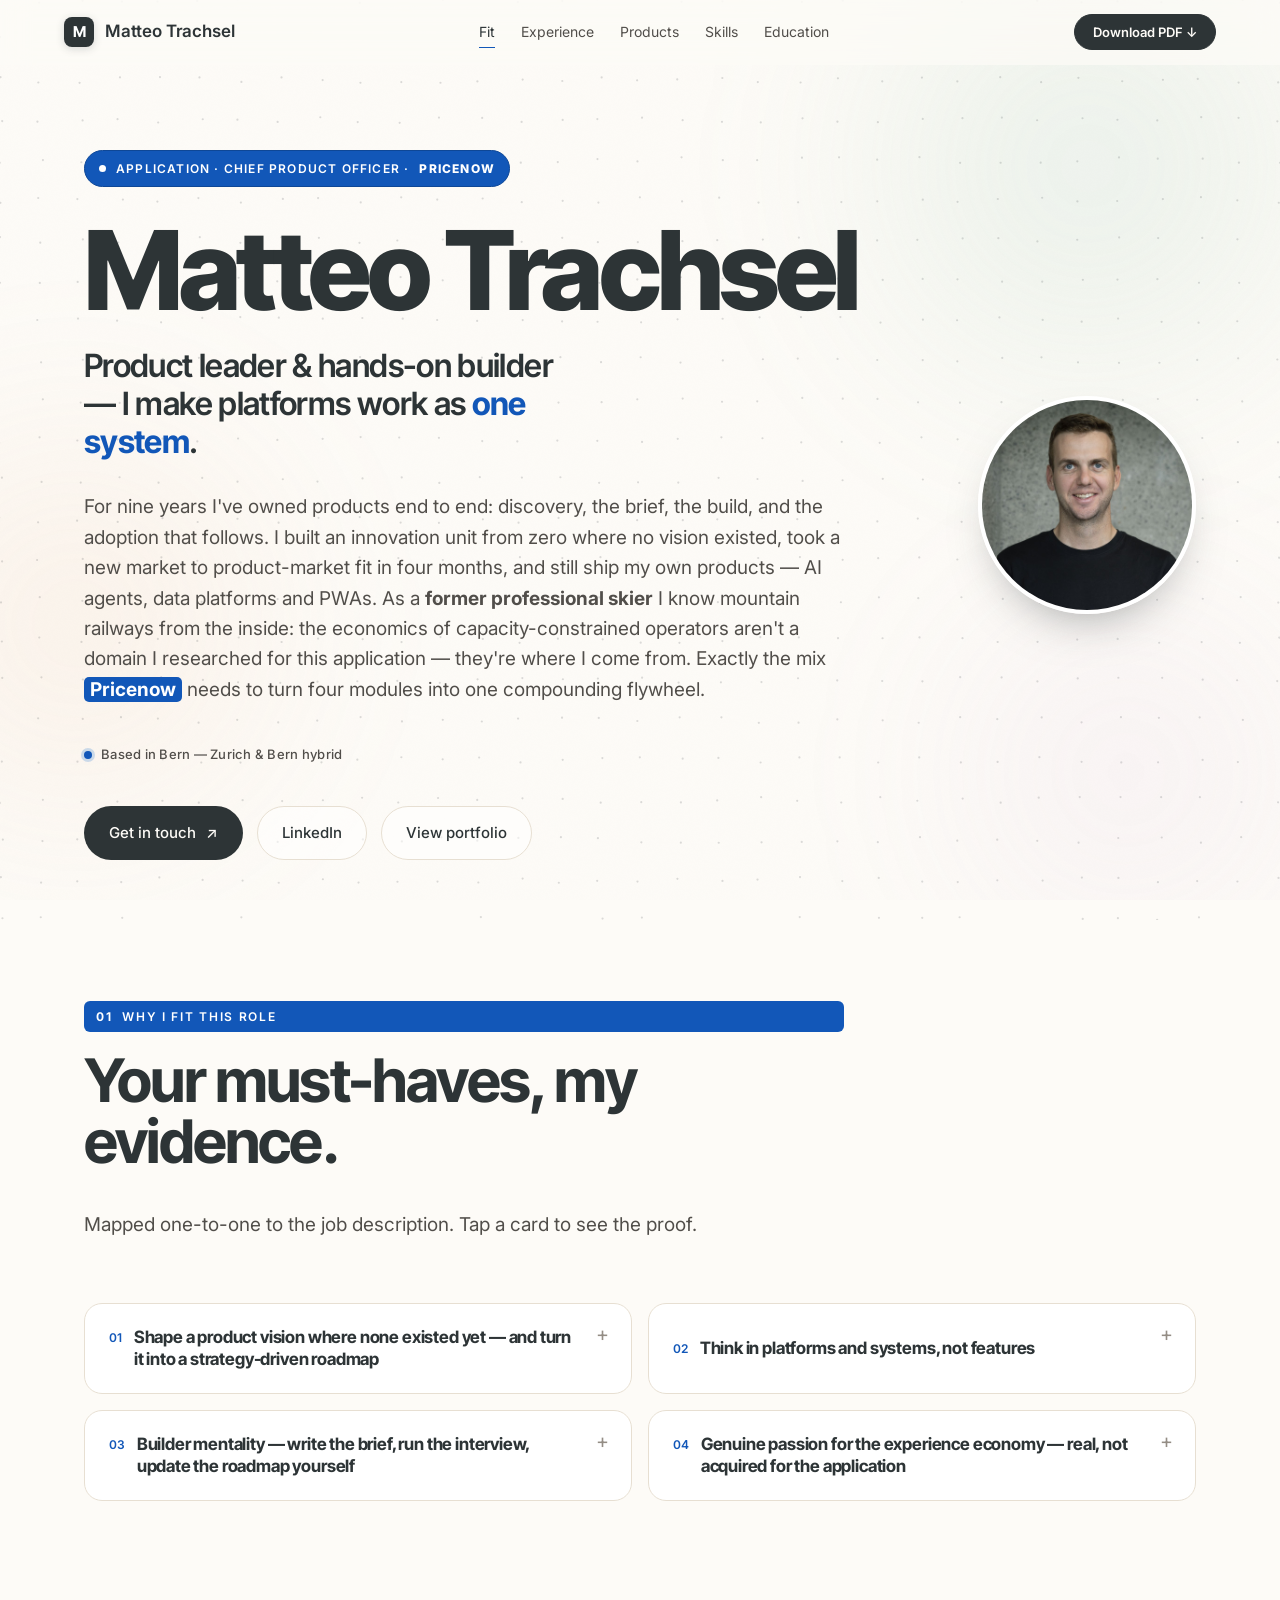
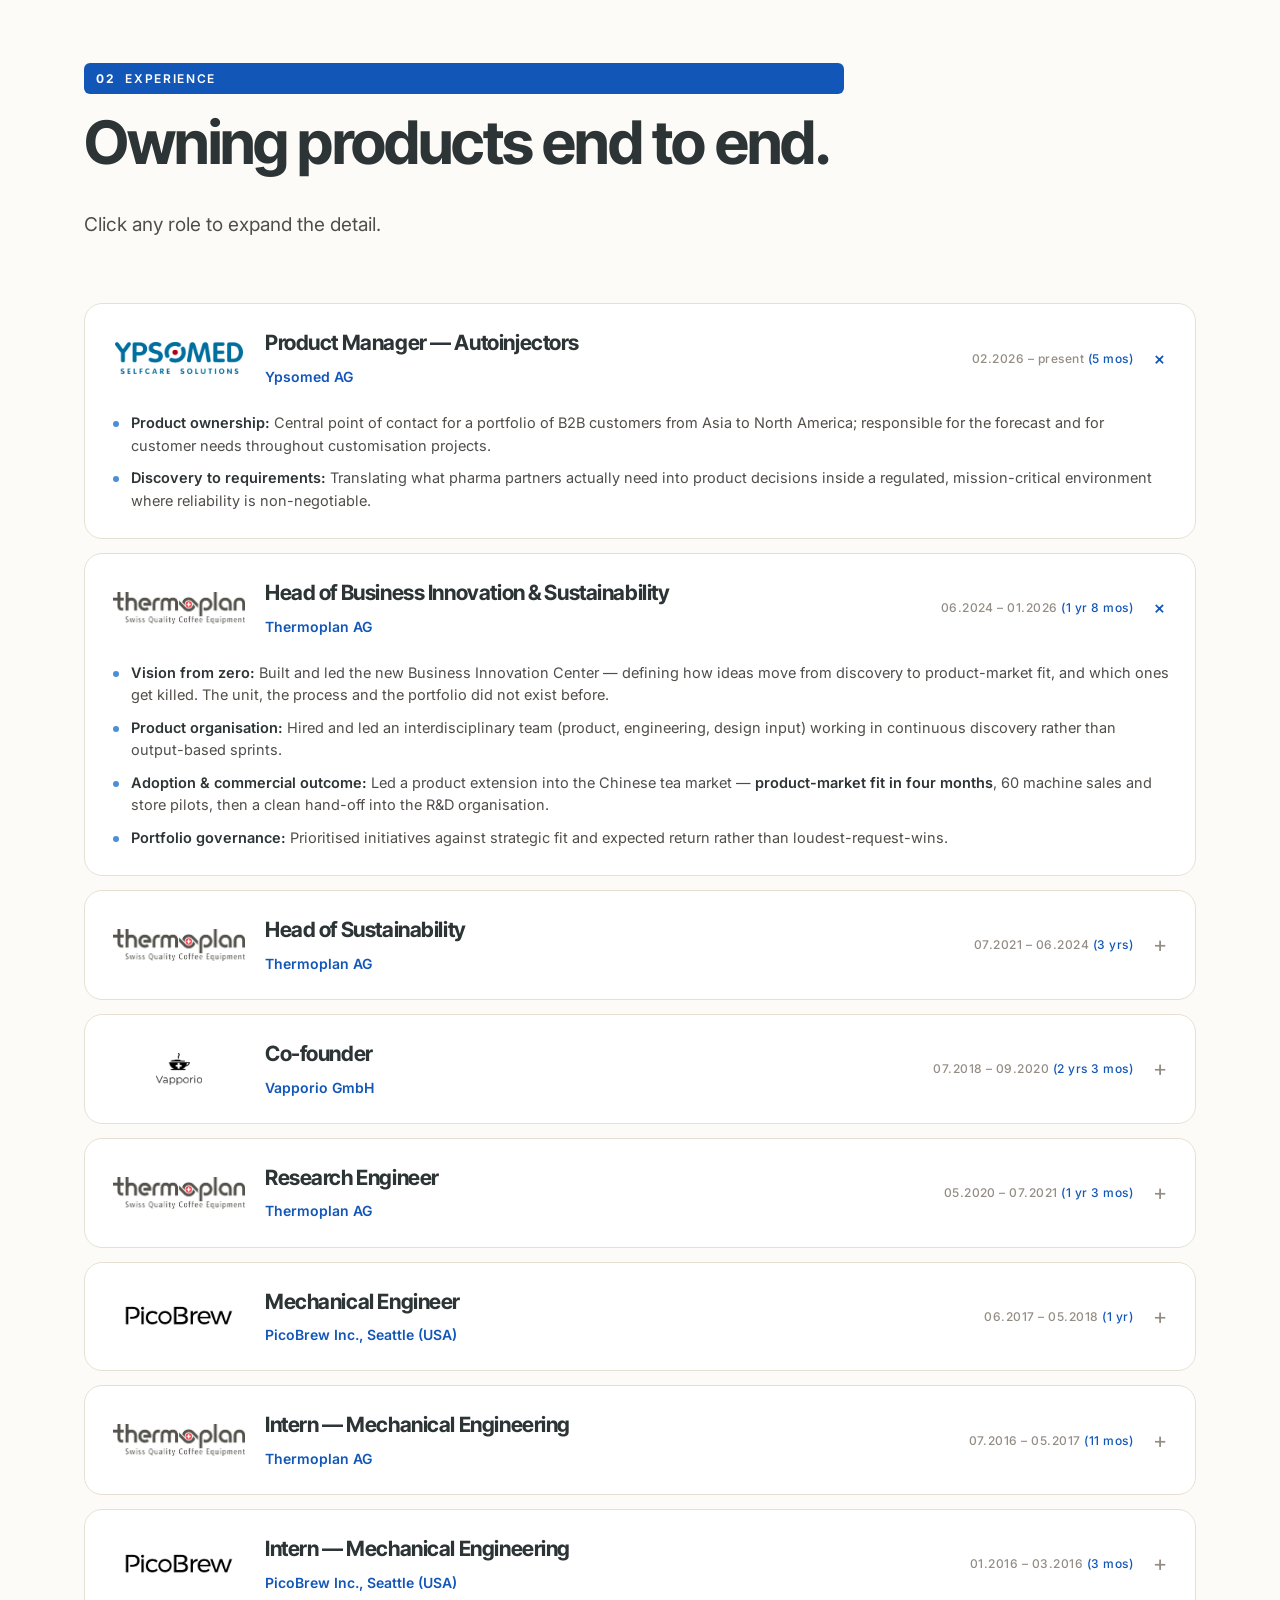
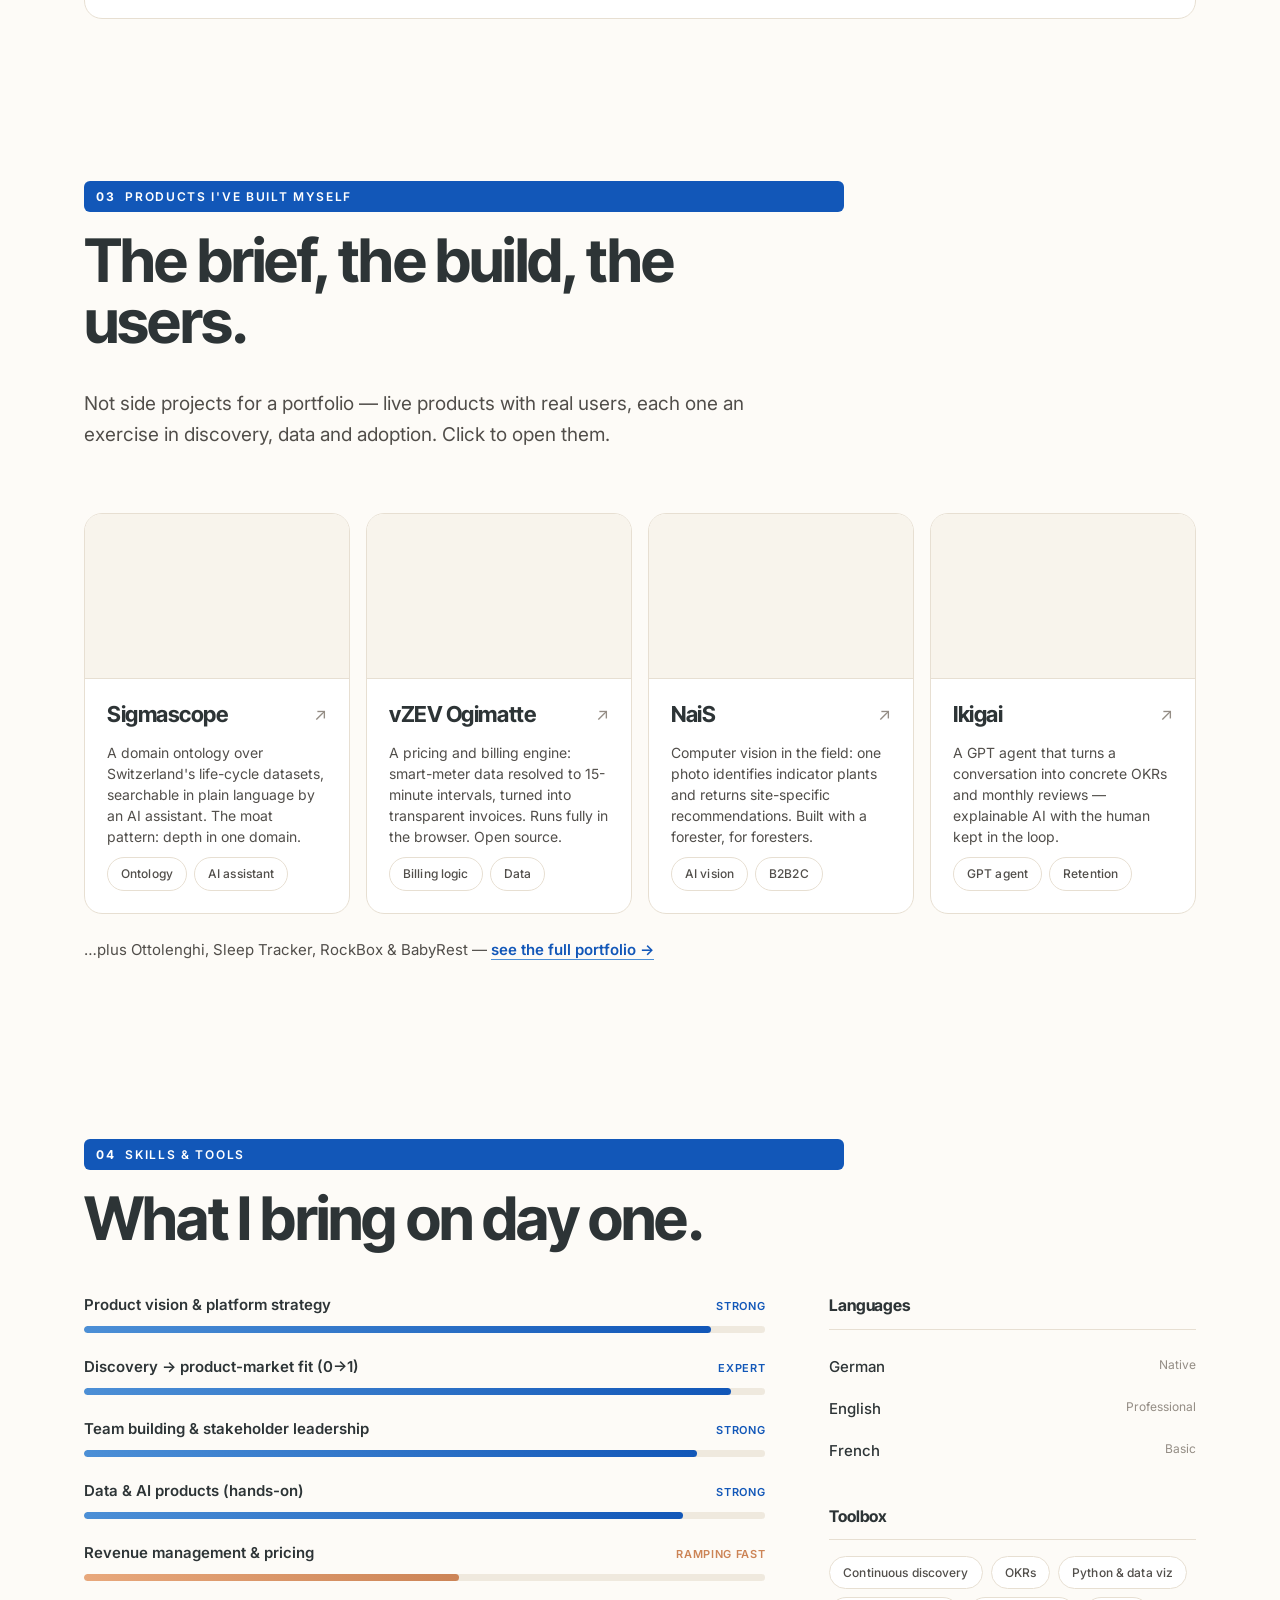
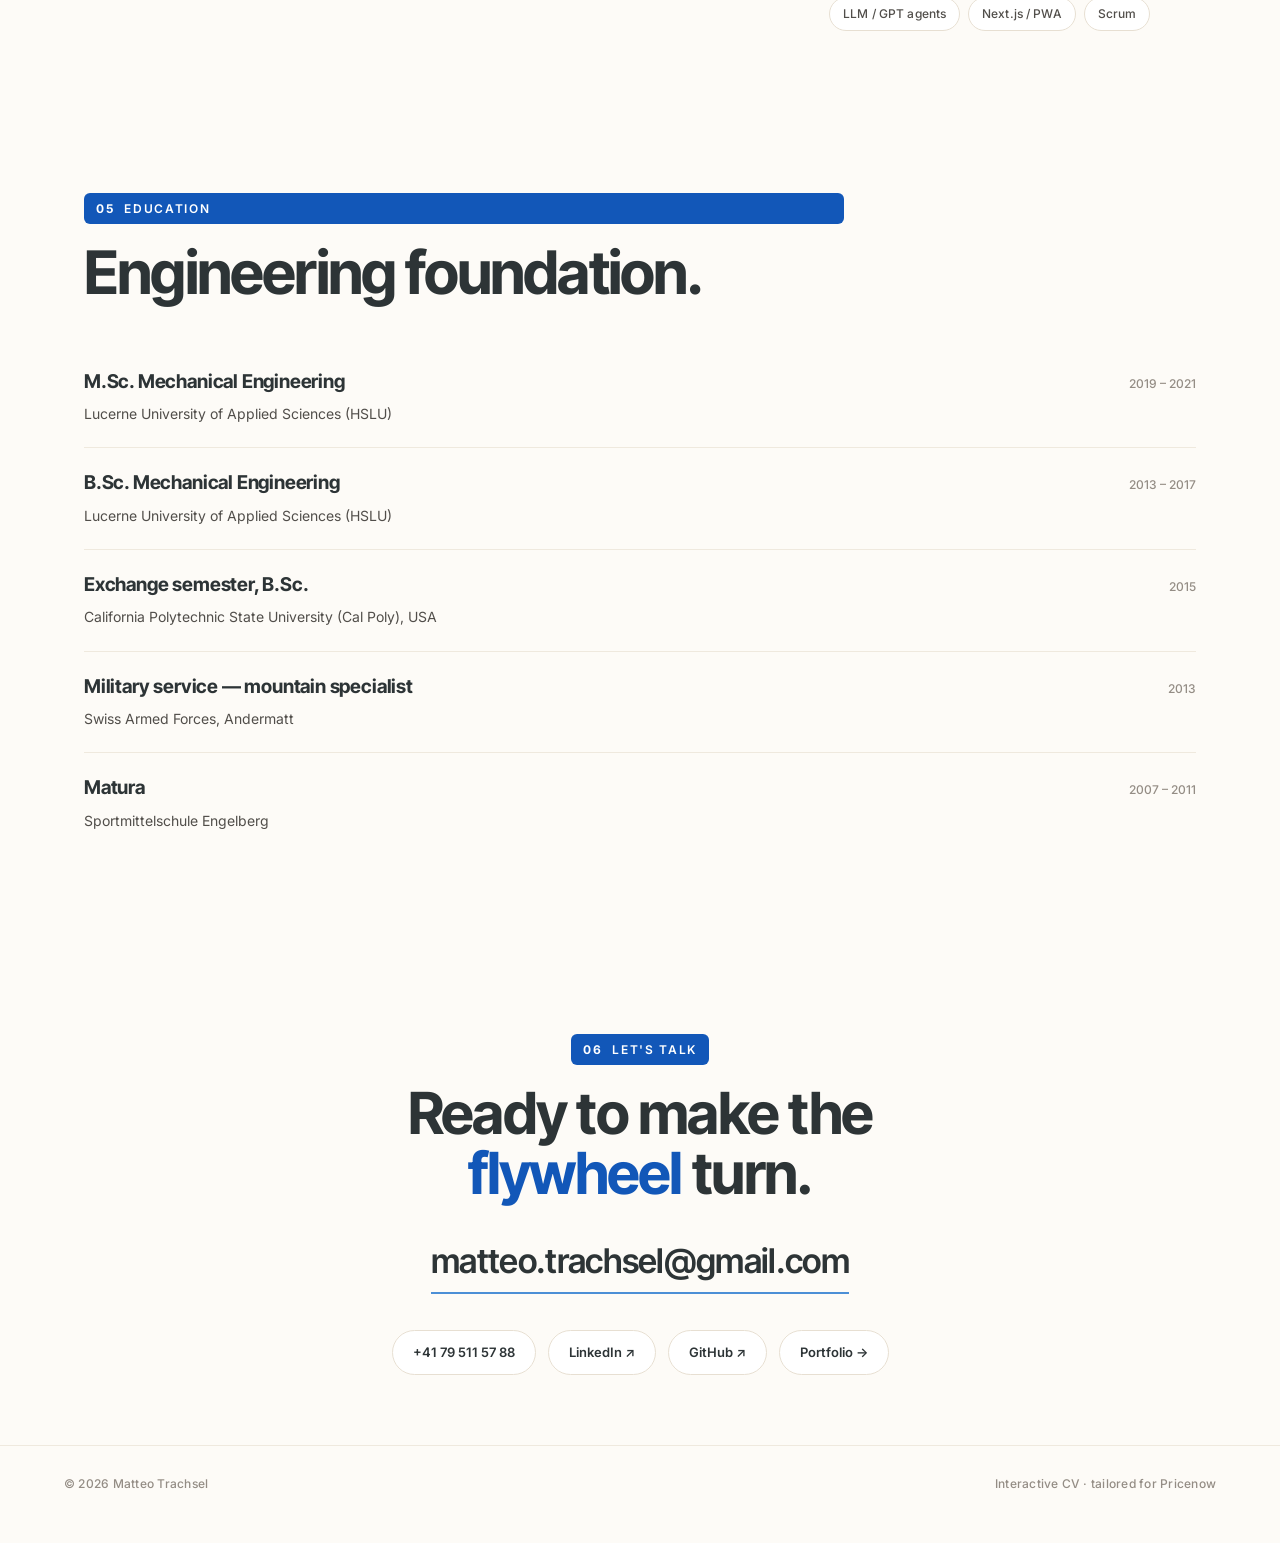
==== commit 444a7256: "CV: lead the experience-economy claim with professional skiing https://claude.ai/code/session_01VRsZ" ====
--- a/cv.html
+++ b/cv.html
@@ -80,9 +80,10 @@
             system</span>.</p>
         <p class="cv-lede">For nine years I've owned products end to end: discovery, the brief, the build, and the
           adoption that follows. I built an innovation unit from zero where no vision existed, took a new market to
-          product-market fit in four months, and still ship my own products — AI agents, data platforms and PWAs. I grew
-          up in the mountains and went to school in <b>Engelberg</b>: the economics of capacity-constrained
-          operators aren't a domain I researched for this application — they're where I come from. Exactly the mix
+          product-market fit in four months, and still ship my own products — AI agents, data platforms and PWAs. As a
+          <b>former professional skier</b> I know mountain railways from the inside: the economics of
+          capacity-constrained operators aren't a domain I researched for this application — they're where I come from.
+          Exactly the mix
           <span class="post">Pricenow</span> needs to turn four modules into one compounding flywheel.</p>
 
         <p class="cv-meta"><span class="pin" aria-hidden="true"></span>Based in Bern — Zurich &amp; Bern hybrid</p>
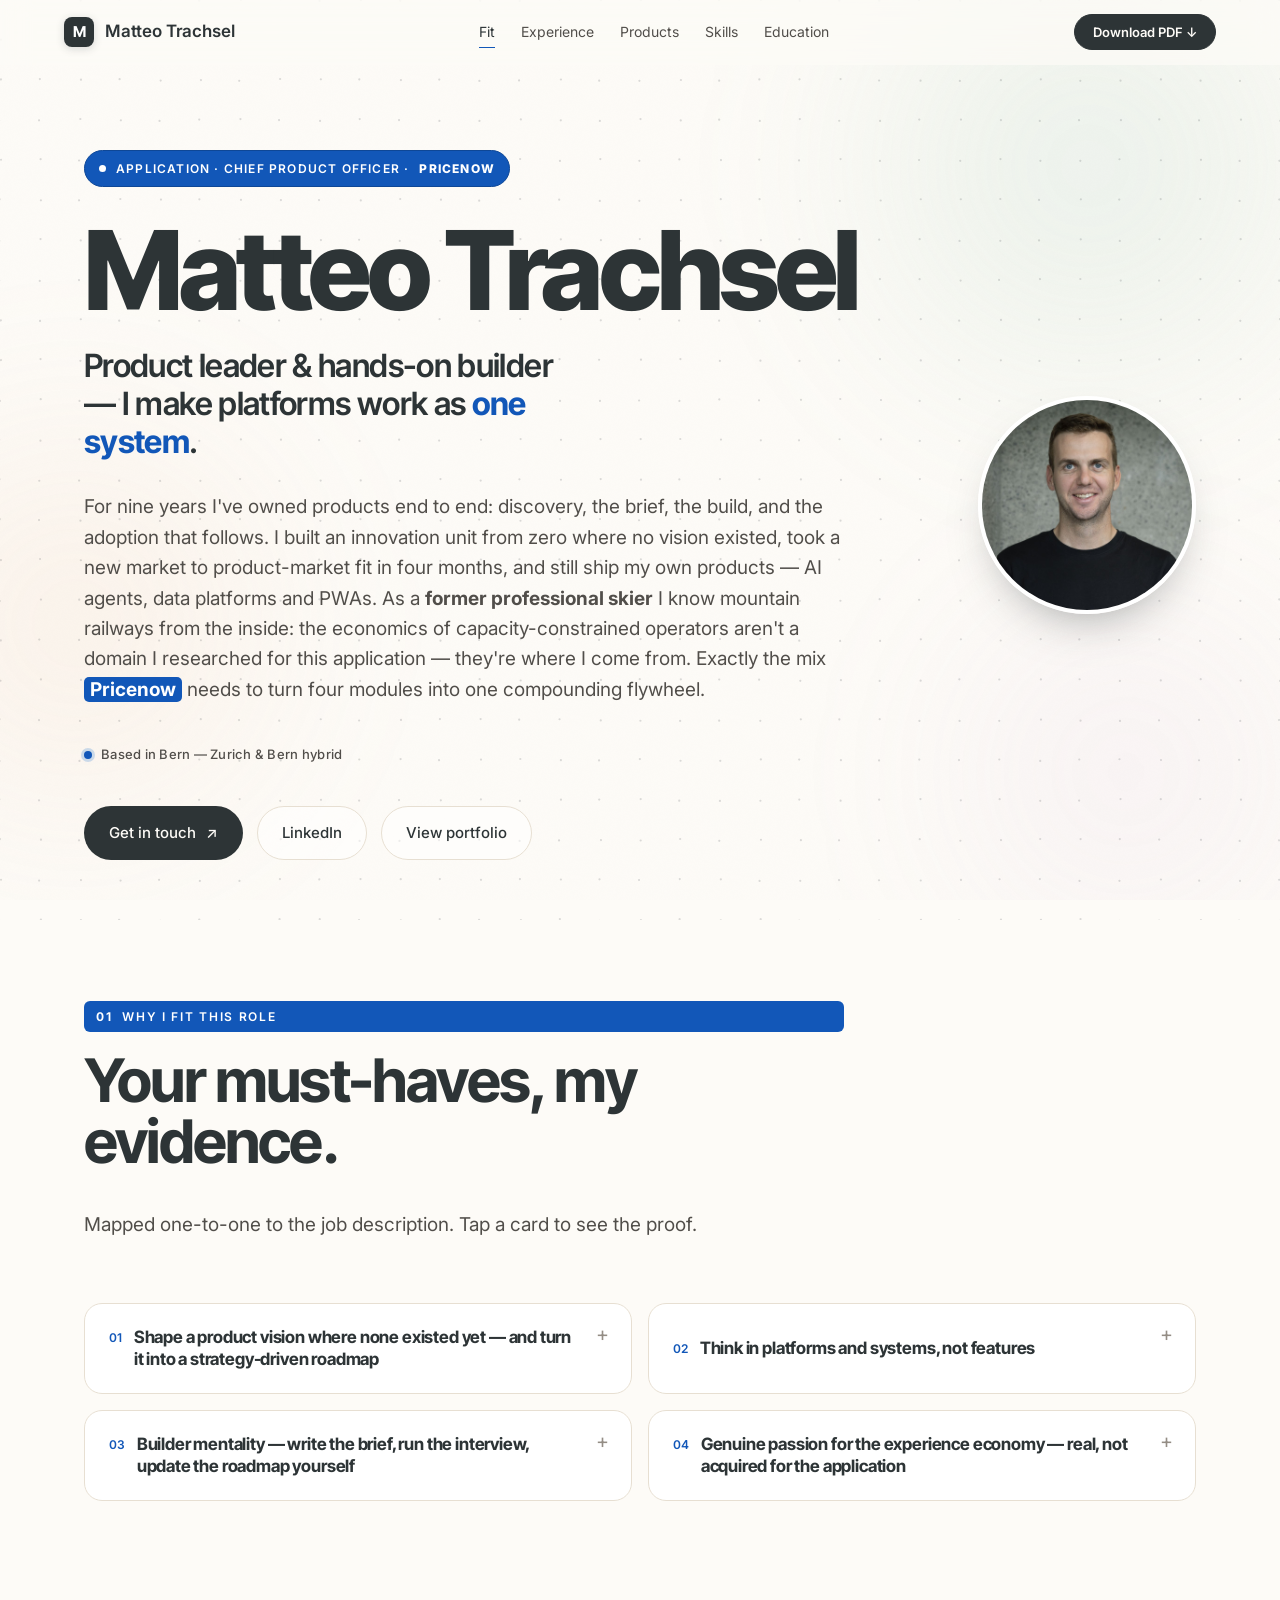
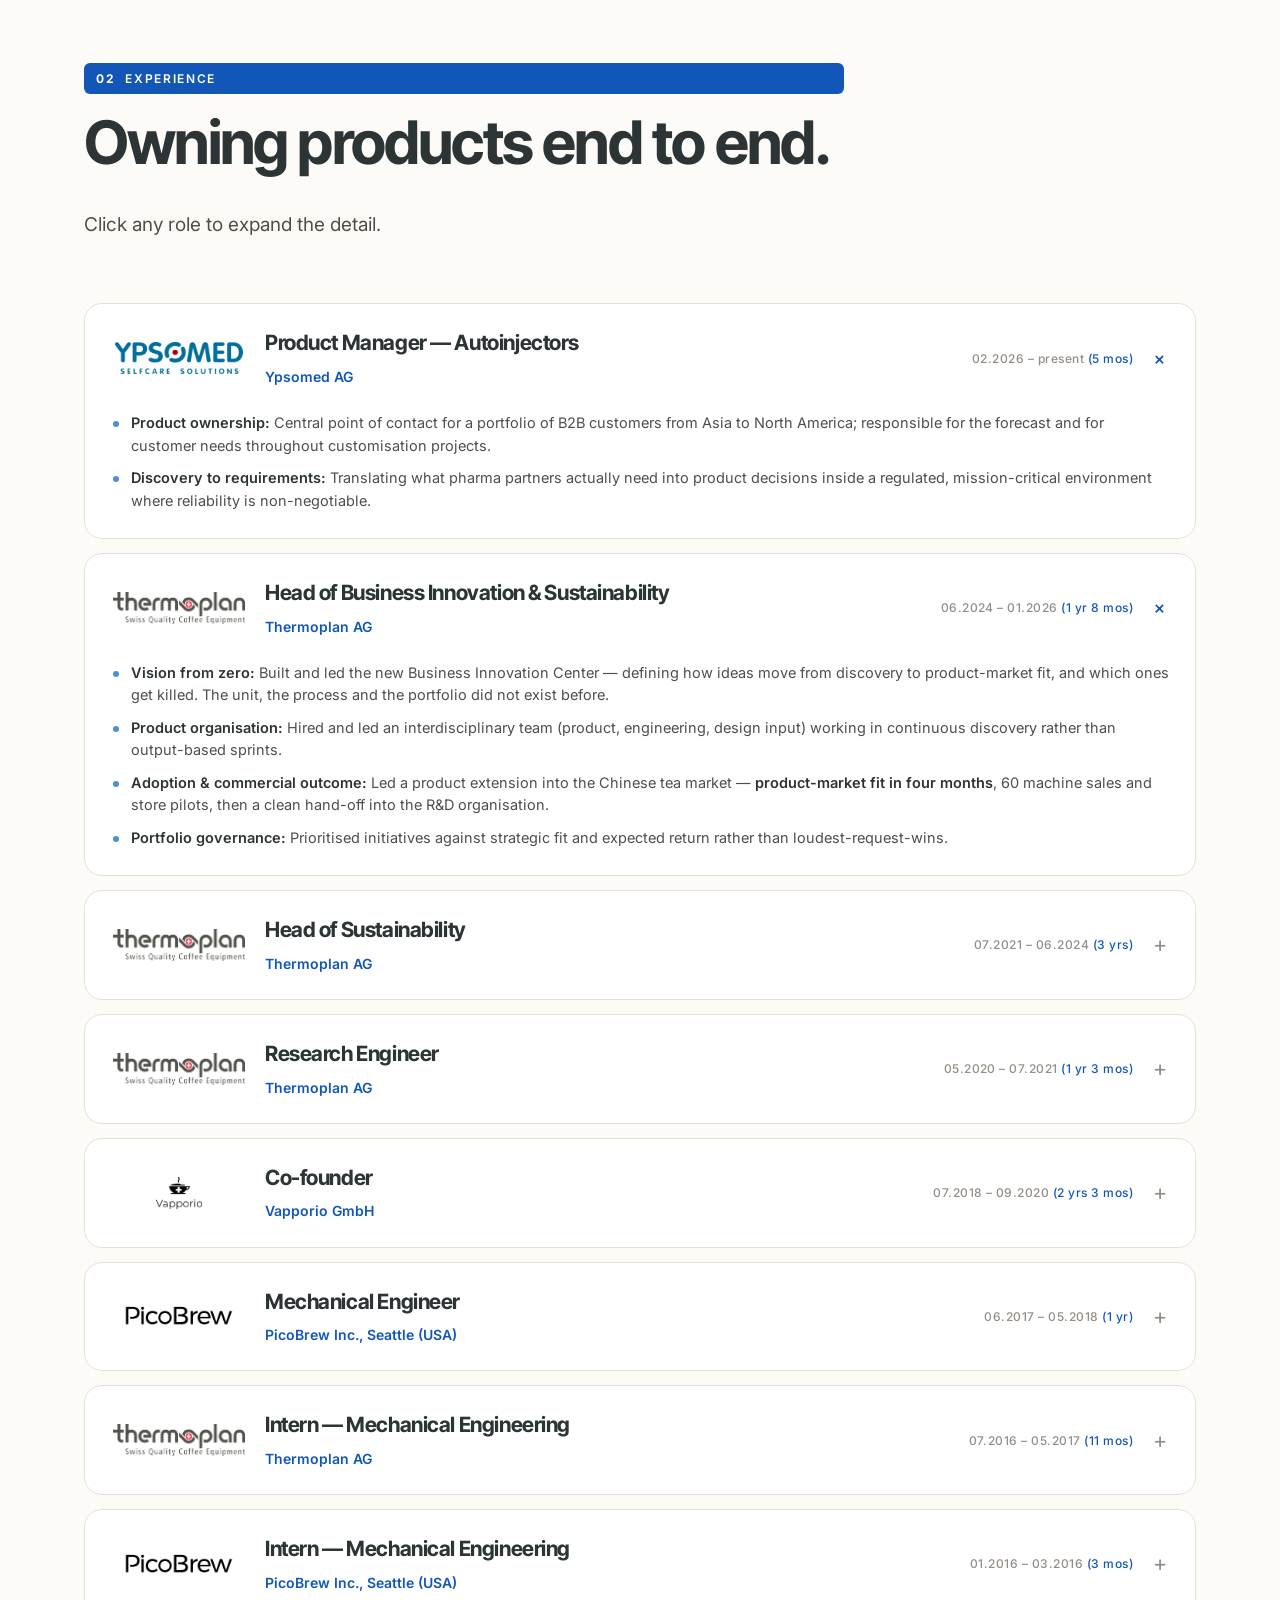
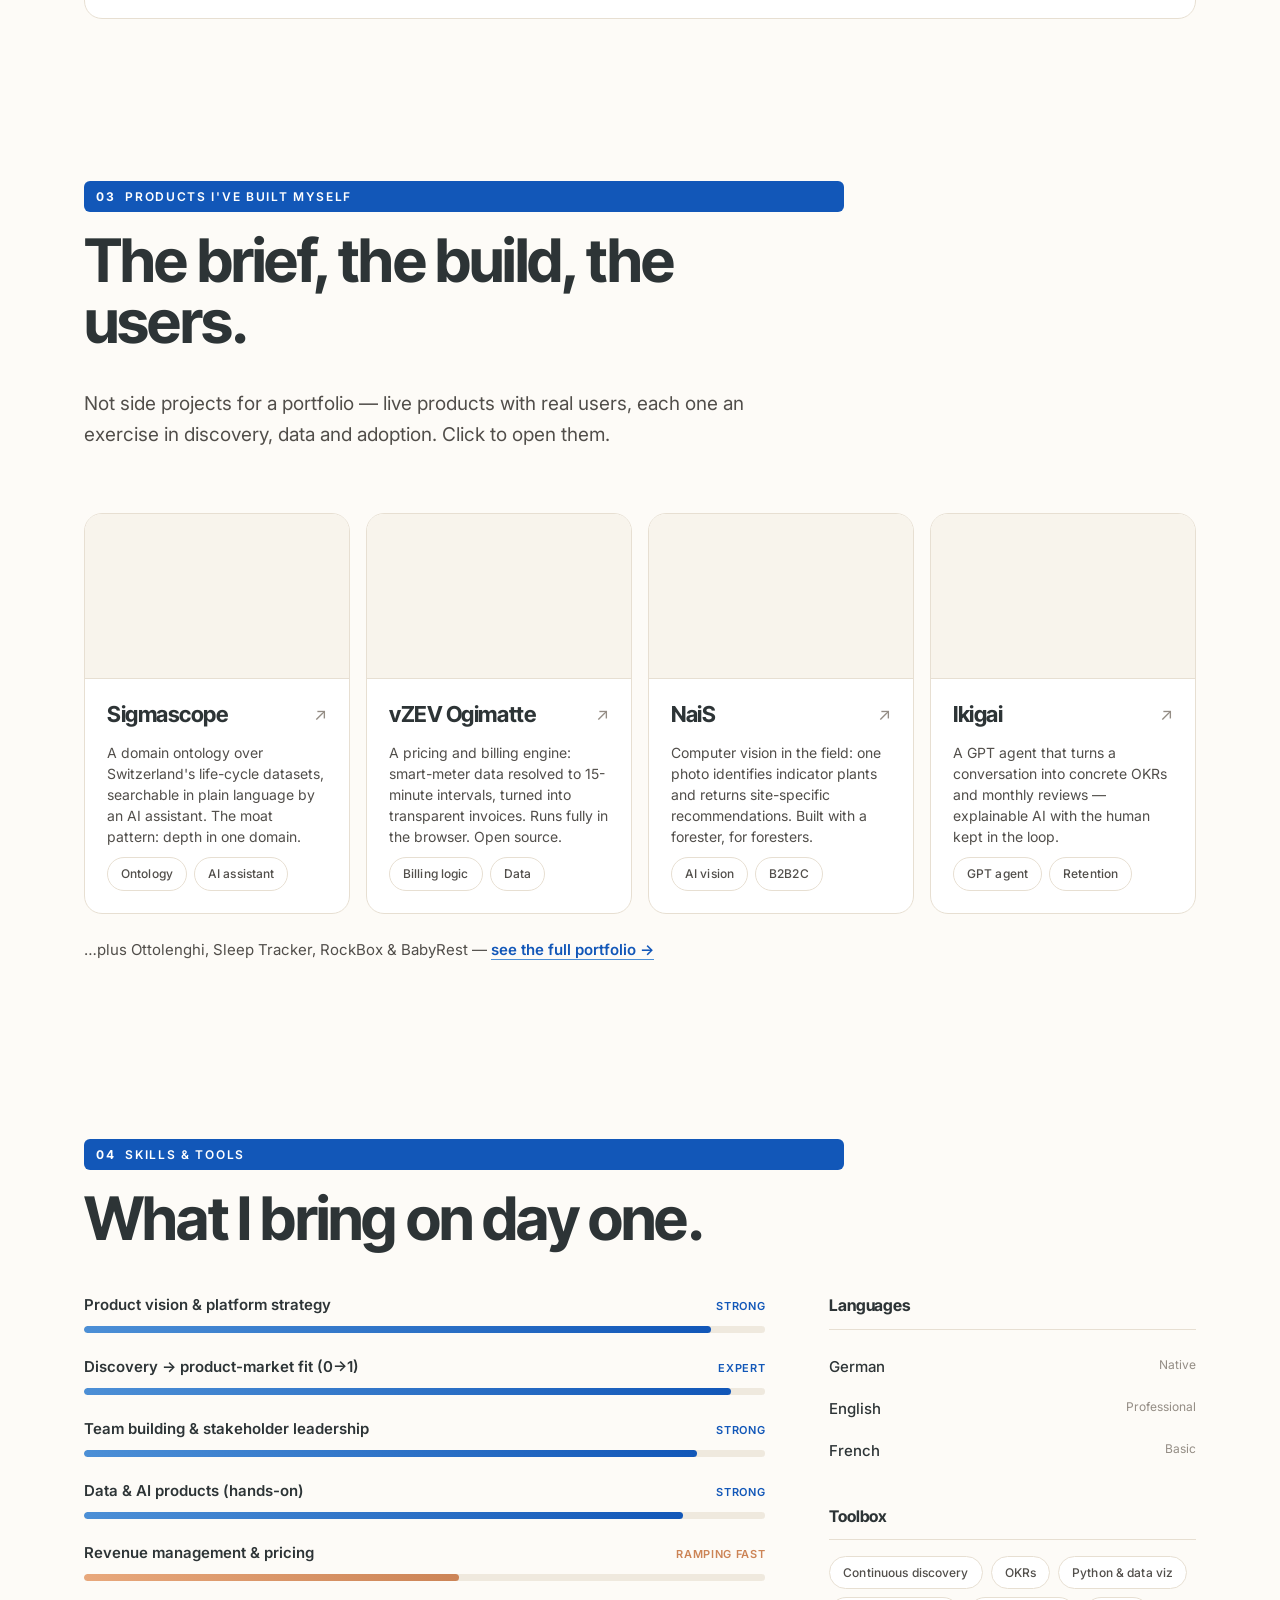
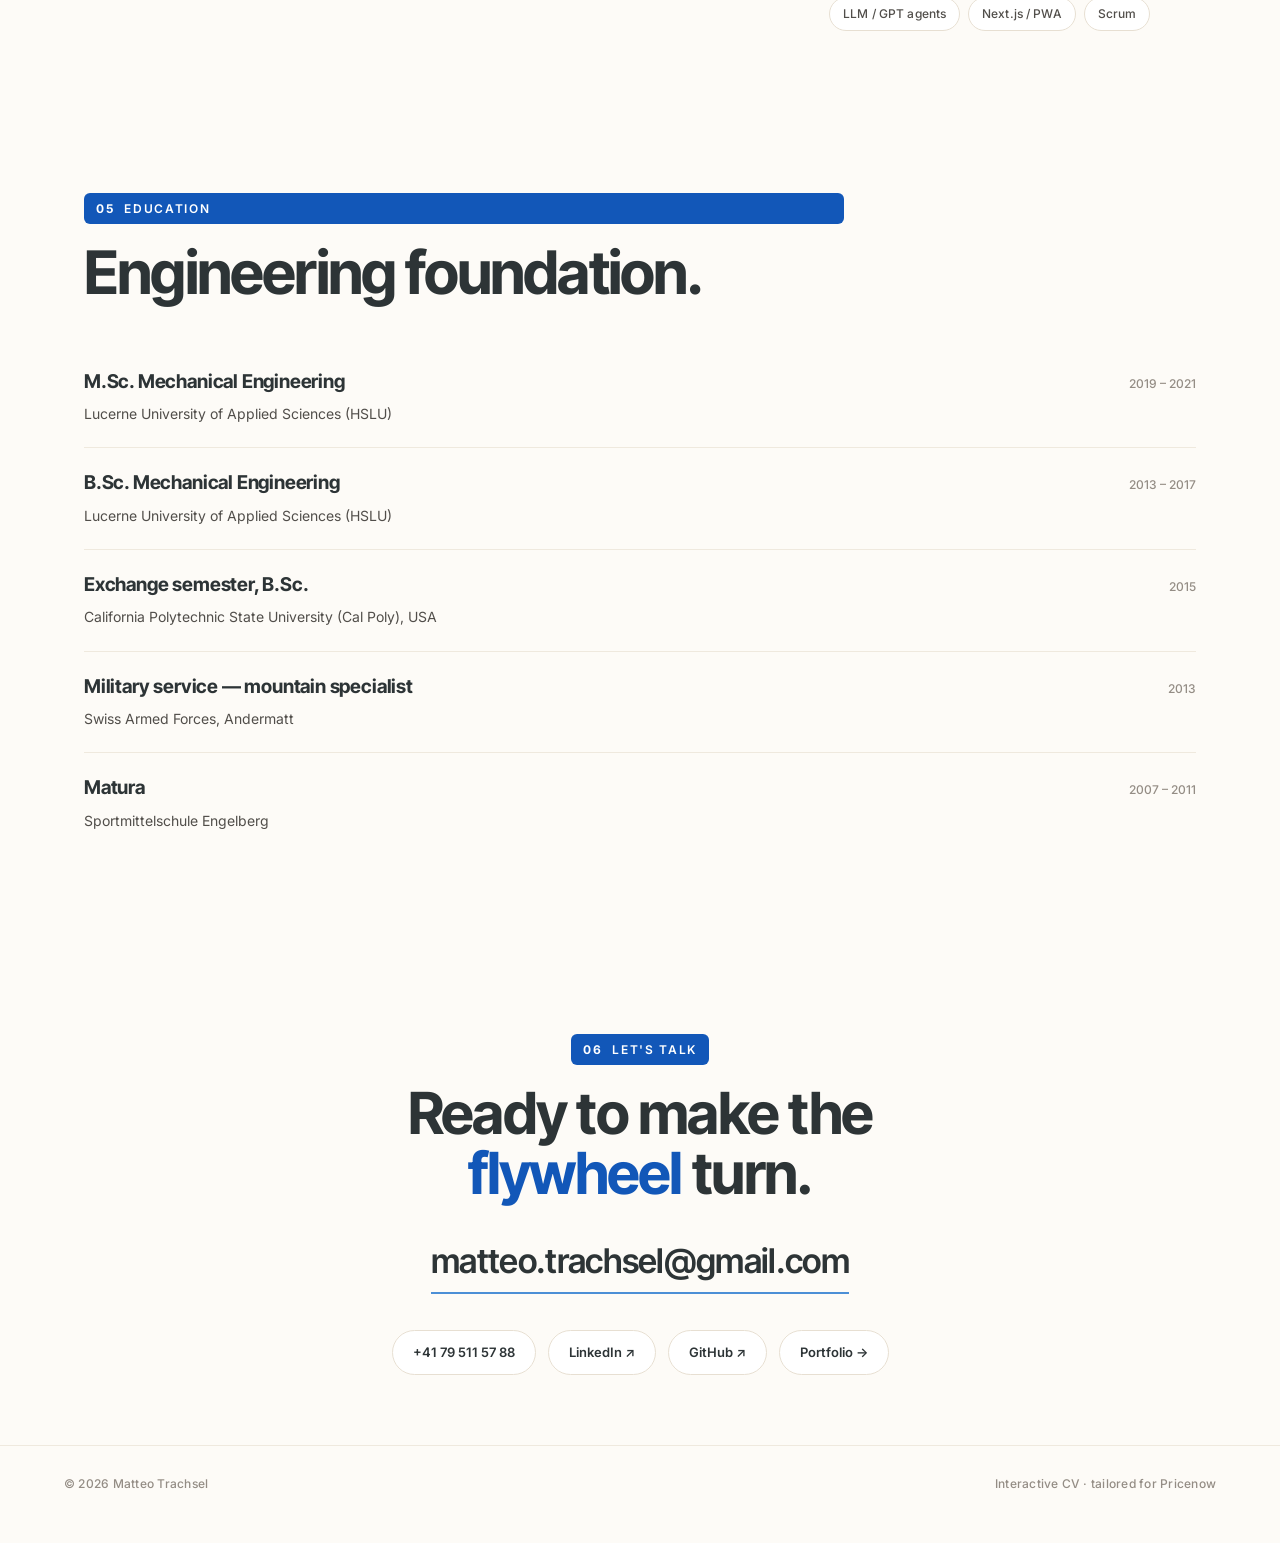
==== commit d40dee5e: "CV: order Research Engineer before Vapporio (reverse-chronological) https://claude.ai/code/session_0" ====
--- a/cv.html
+++ b/cv.html
@@ -248,6 +248,25 @@
 
         <article class="xp reveal">
           <header class="xp-head">
+            <div class="xp-logo"><img src="assets/logos/thermoplan.webp" alt="Thermoplan logo" loading="lazy"
+                onerror="this.remove()"><span class="mono">T</span></div>
+            <div class="xp-title">
+              <h3>Research Engineer</h3>
+              <span class="xp-org">Thermoplan AG</span>
+            </div>
+            <span class="xp-date">05.2020 – 07.2021 <span class="dur">(1 yr 3 mos)</span></span>
+            <span class="xp-toggle" aria-hidden="true">+</span>
+          </header>
+          <div class="xp-body">
+            <ul>
+              <li>Designed and built an automated measurement and visualisation tool in Python; process optimisation at
+                a major customer saving over <b>4,000 t CO₂e per year</b>.</li>
+            </ul>
+          </div>
+        </article>
+
+        <article class="xp reveal">
+          <header class="xp-head">
             <div class="xp-logo"><img src="assets/logos/vapporio.png" alt="Vapporio logo" loading="lazy"
                 onerror="this.remove()"><span class="mono">V</span></div>
             <div class="xp-title">
@@ -264,25 +283,6 @@
                 Center (ZHAW).</li>
               <li class="pr-hide"><b>Pivot on evidence:</b> Ran the customer interviews myself and repositioned the product repeatedly
                 based on what buyers actually did — the discipline of killing your own assumptions.</li>
-            </ul>
-          </div>
-        </article>
-
-        <article class="xp reveal">
-          <header class="xp-head">
-            <div class="xp-logo"><img src="assets/logos/thermoplan.webp" alt="Thermoplan logo" loading="lazy"
-                onerror="this.remove()"><span class="mono">T</span></div>
-            <div class="xp-title">
-              <h3>Research Engineer</h3>
-              <span class="xp-org">Thermoplan AG</span>
-            </div>
-            <span class="xp-date">05.2020 – 07.2021 <span class="dur">(1 yr 3 mos)</span></span>
-            <span class="xp-toggle" aria-hidden="true">+</span>
-          </header>
-          <div class="xp-body">
-            <ul>
-              <li>Designed and built an automated measurement and visualisation tool in Python; process optimisation at
-                a major customer saving over <b>4,000 t CO₂e per year</b>.</li>
             </ul>
           </div>
         </article>
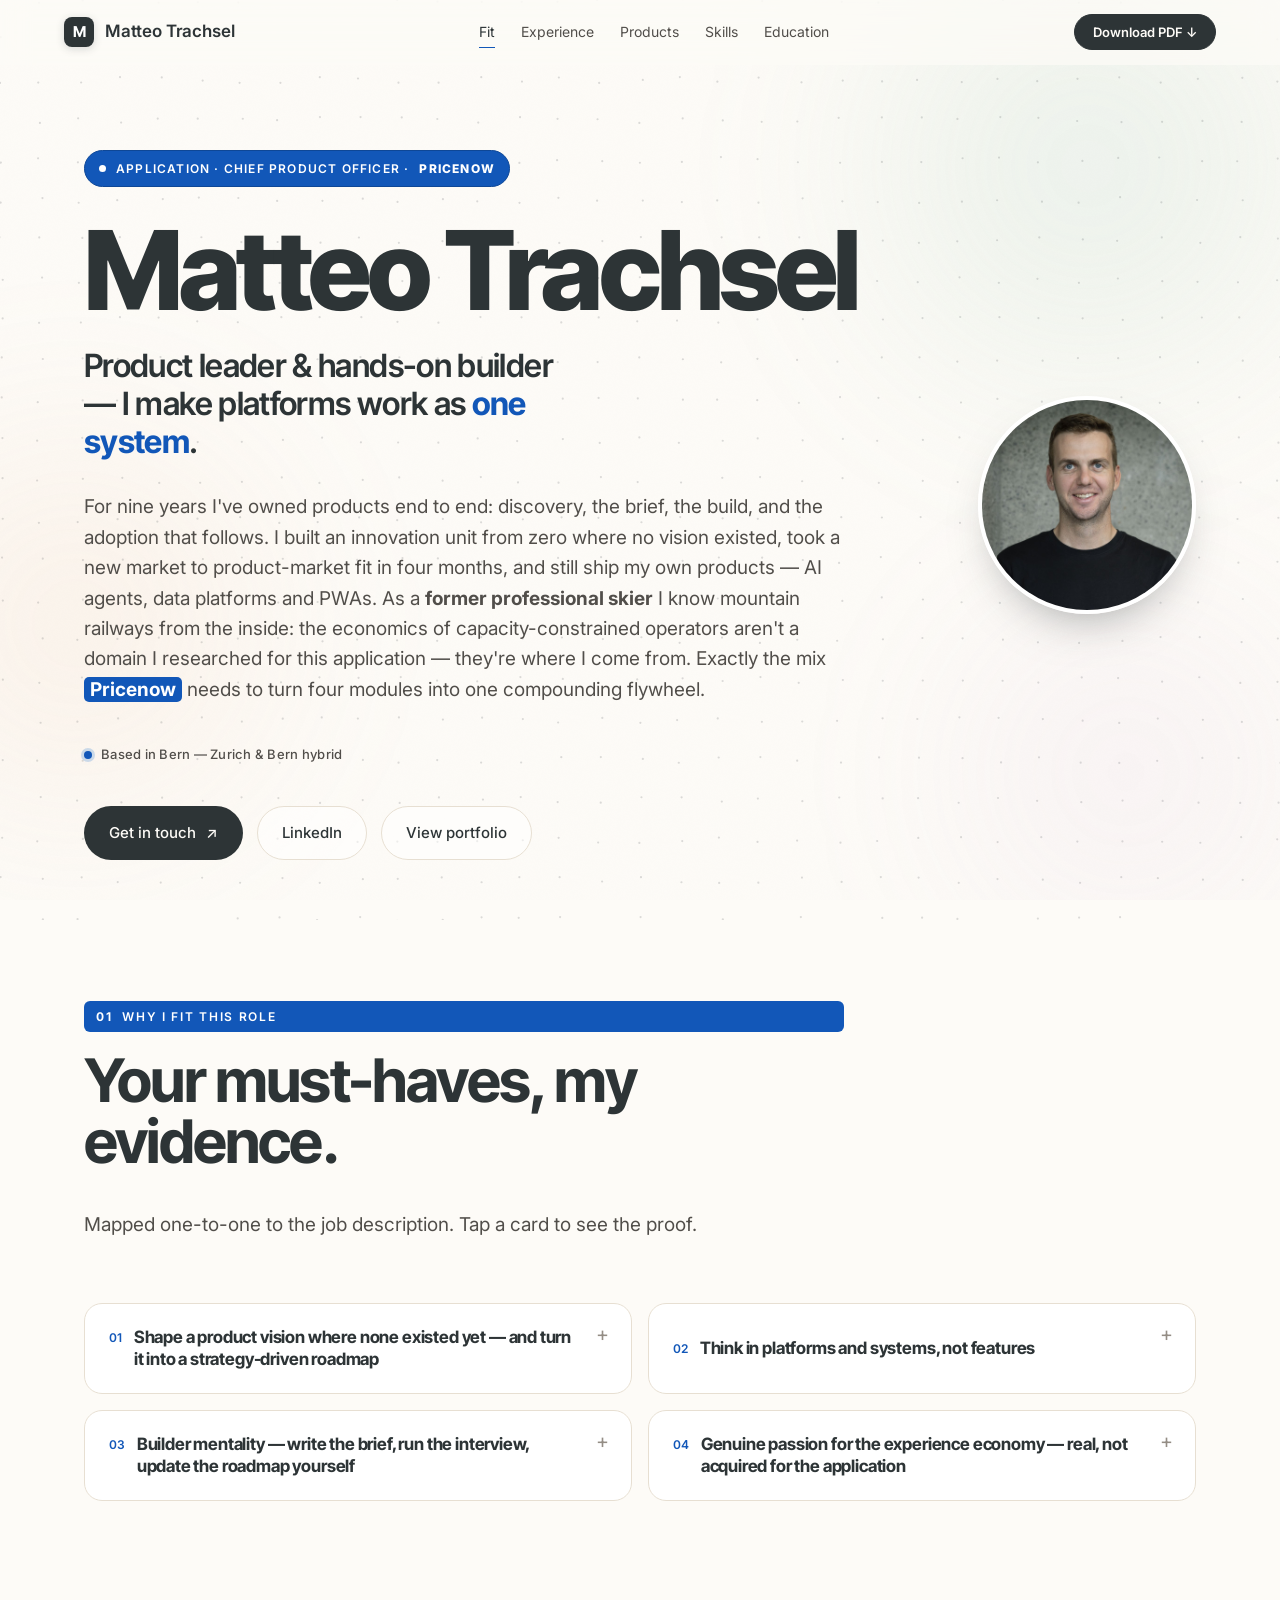
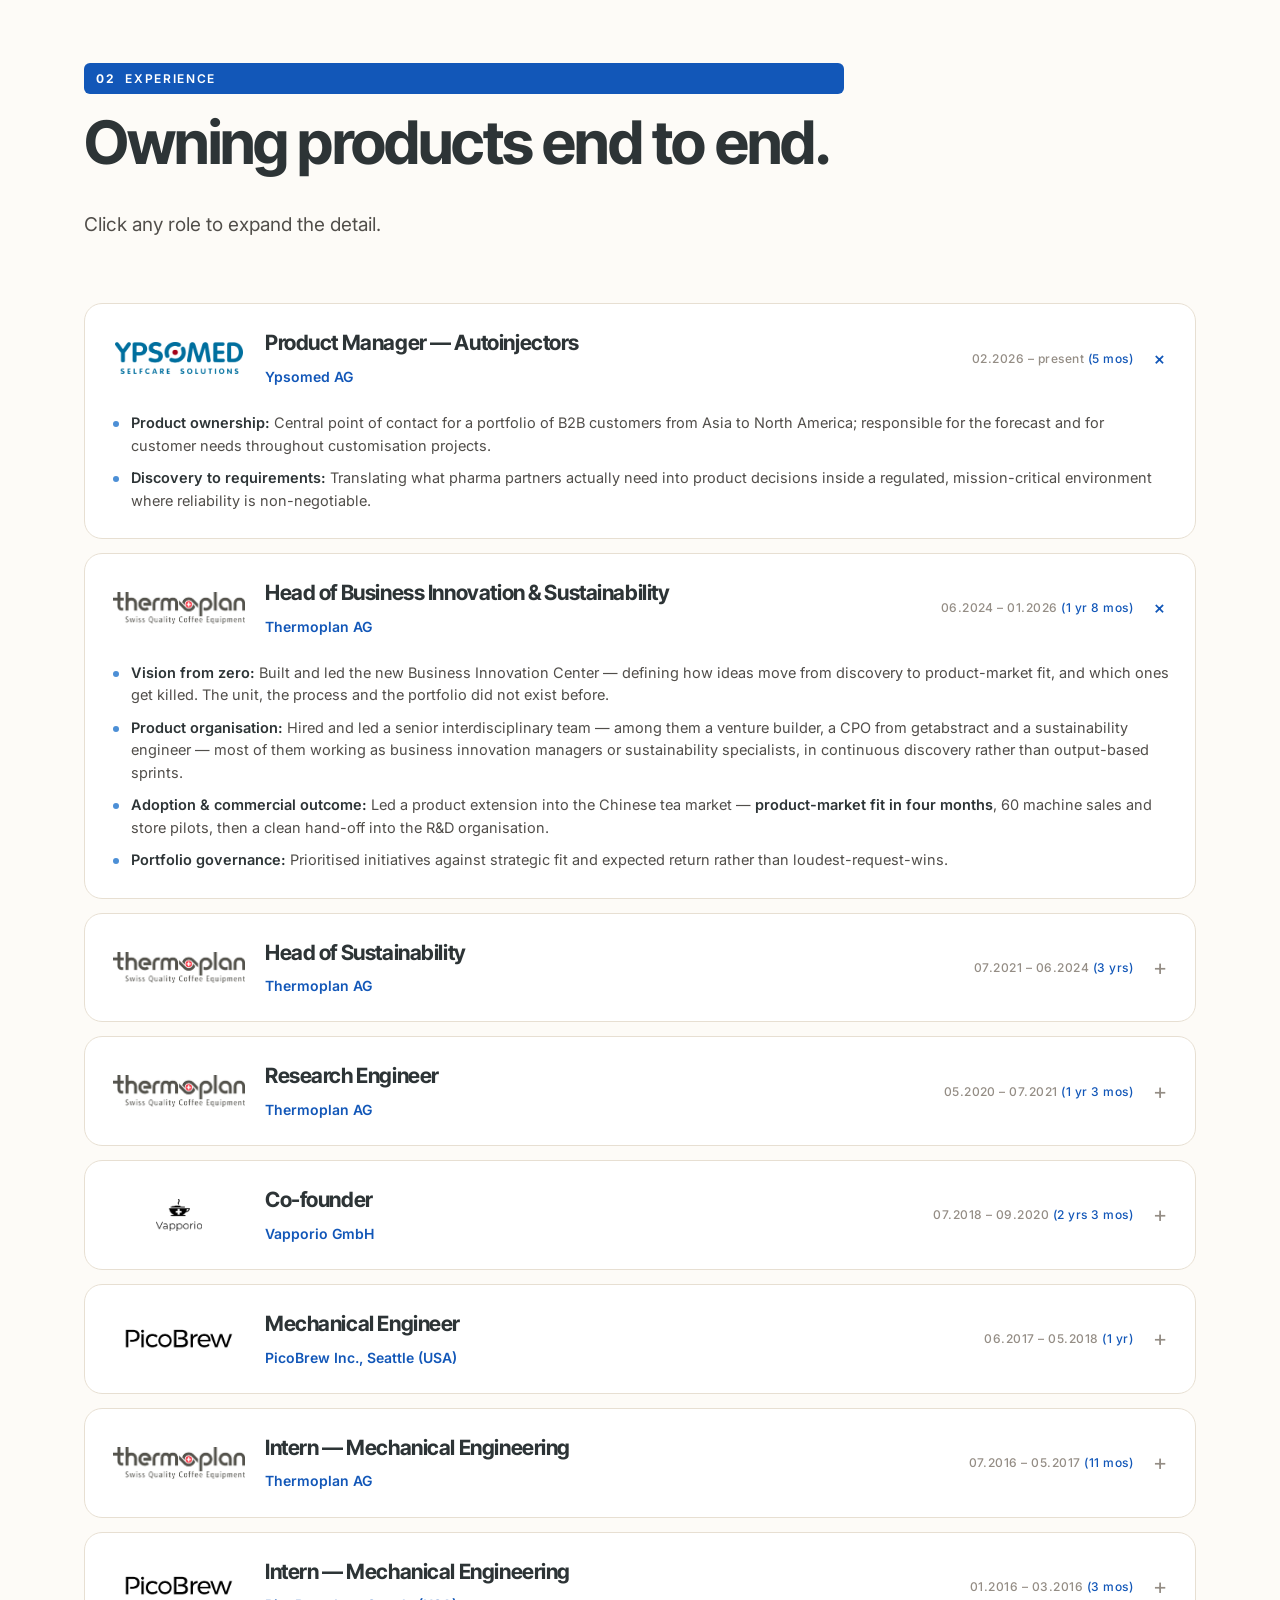
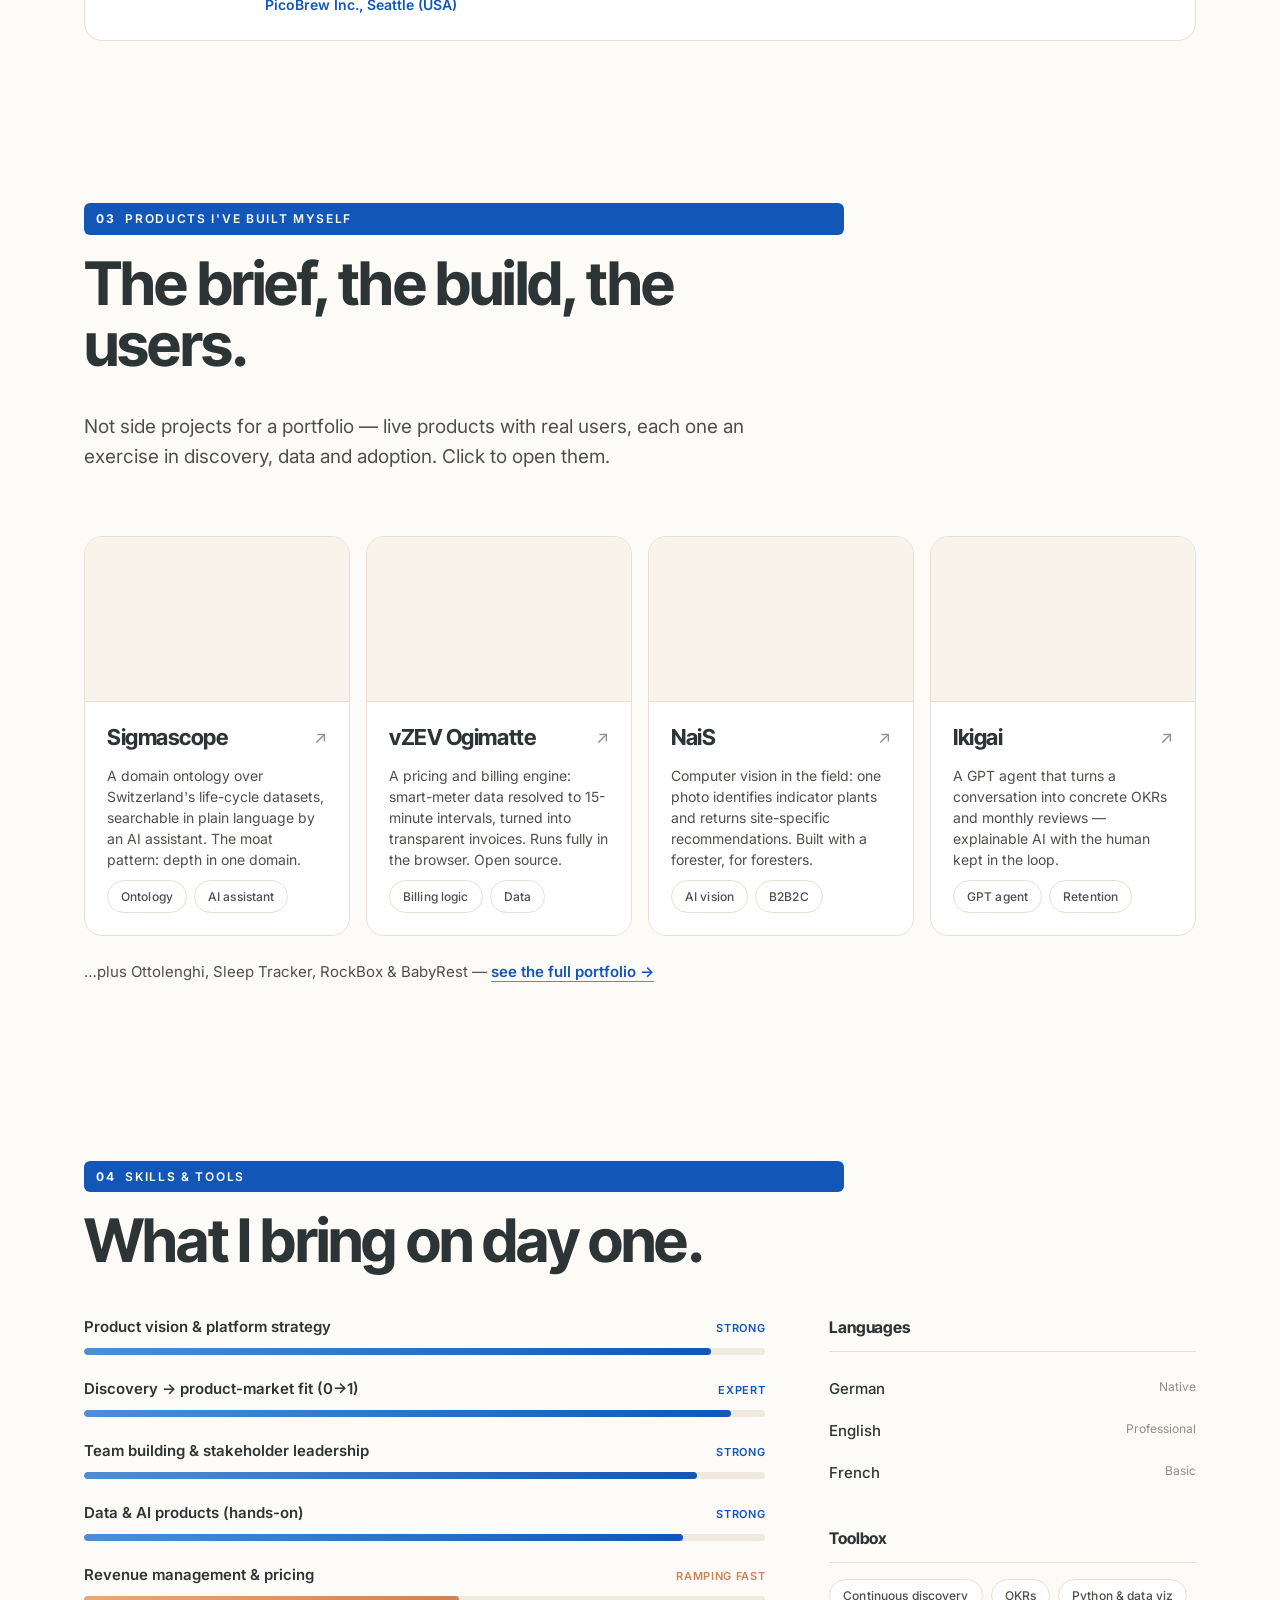
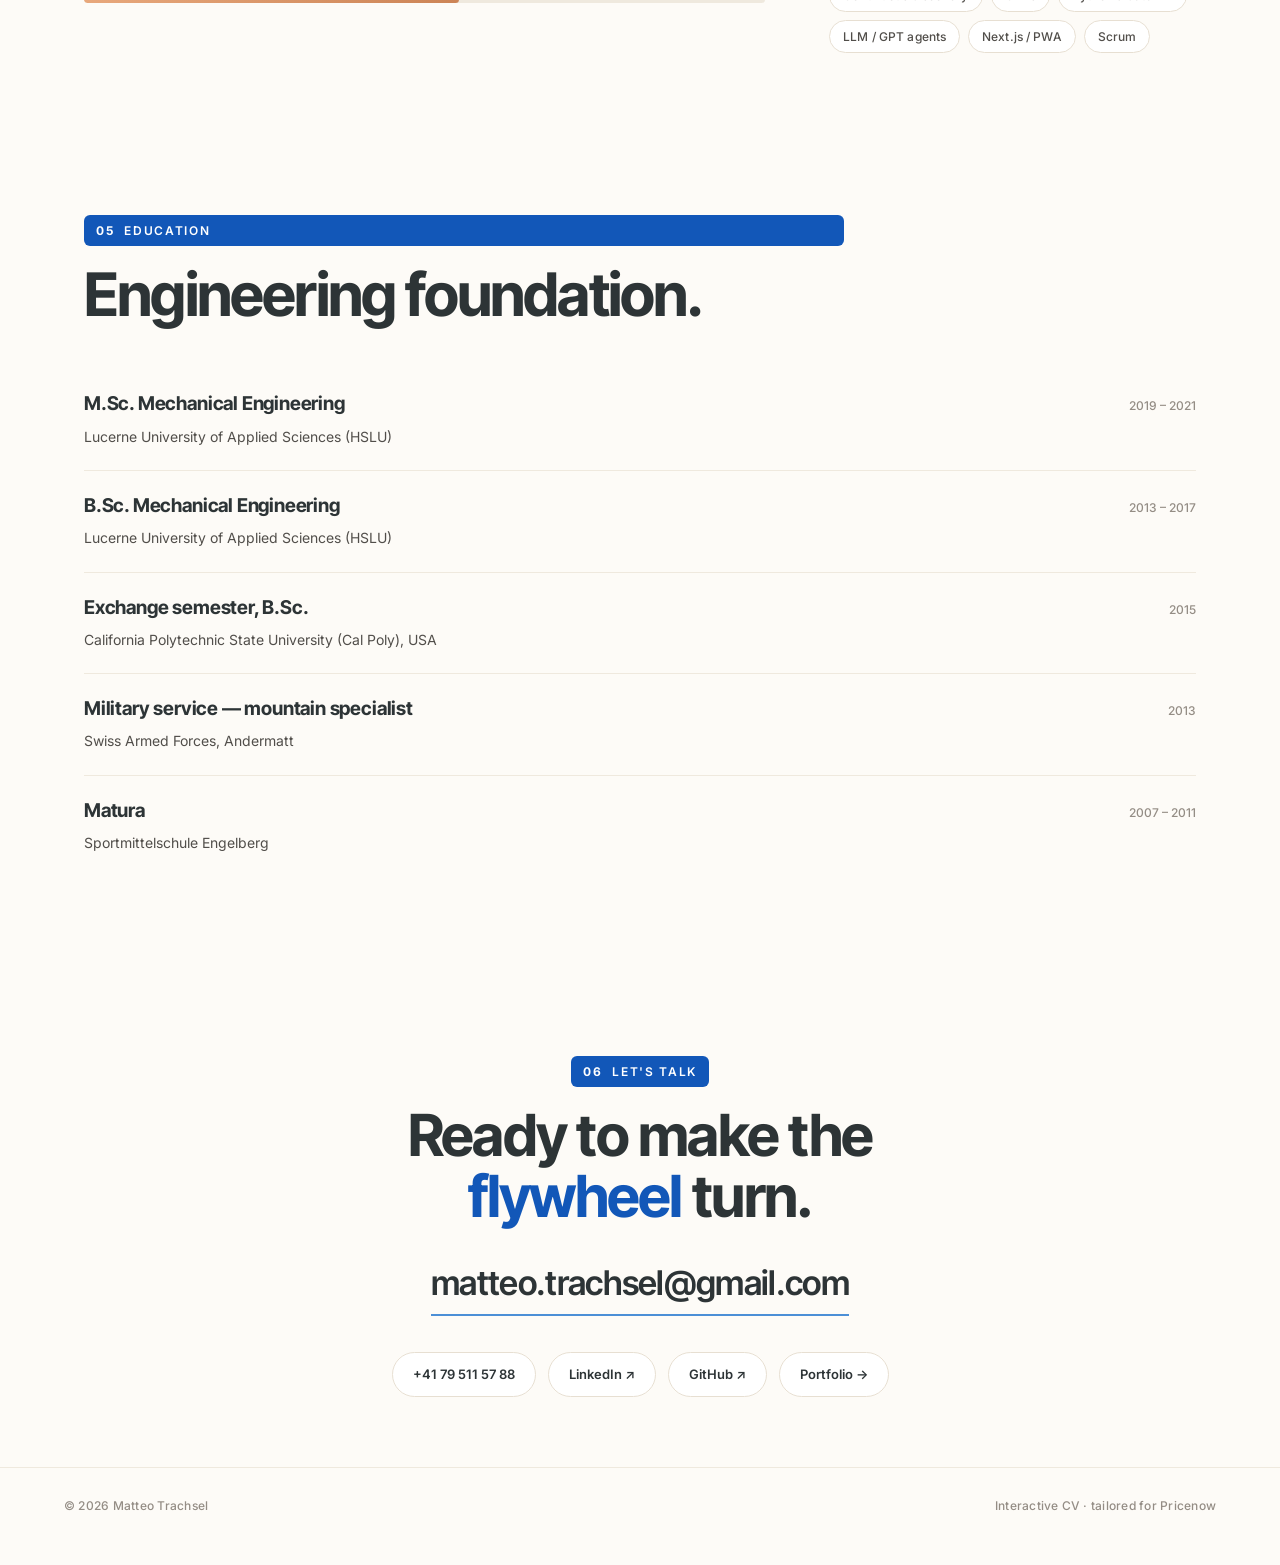
==== commit 218c5482: "CV: name the seniority of the team hired at the Business Innovation Center https://claude.ai/code/se" ====
--- a/cv.html
+++ b/cv.html
@@ -206,8 +206,10 @@
               <li><b>Vision from zero:</b> Built and led the new Business Innovation Center — defining how ideas move
                 from discovery to product-market fit, and which ones get killed. The unit, the process and the
                 portfolio did not exist before.</li>
-              <li class="pr-hide"><b>Product organisation:</b> Hired and led an interdisciplinary team (product, engineering, design
-                input) working in continuous discovery rather than output-based sprints.</li>
+              <li class="pr-hide"><b>Product organisation:</b> Hired and led a senior interdisciplinary team — among
+                them a venture builder, a CPO from getabstract and a sustainability engineer — most of them working as
+                business innovation managers or sustainability specialists, in continuous discovery rather than
+                output-based sprints.</li>
               <li><b>Adoption &amp; commercial outcome:</b> Led a product extension into the Chinese tea market —
                 <b>product-market fit in four months</b>, 60 machine sales and store pilots, then a clean hand-off into
                 the R&amp;D organisation.</li>
